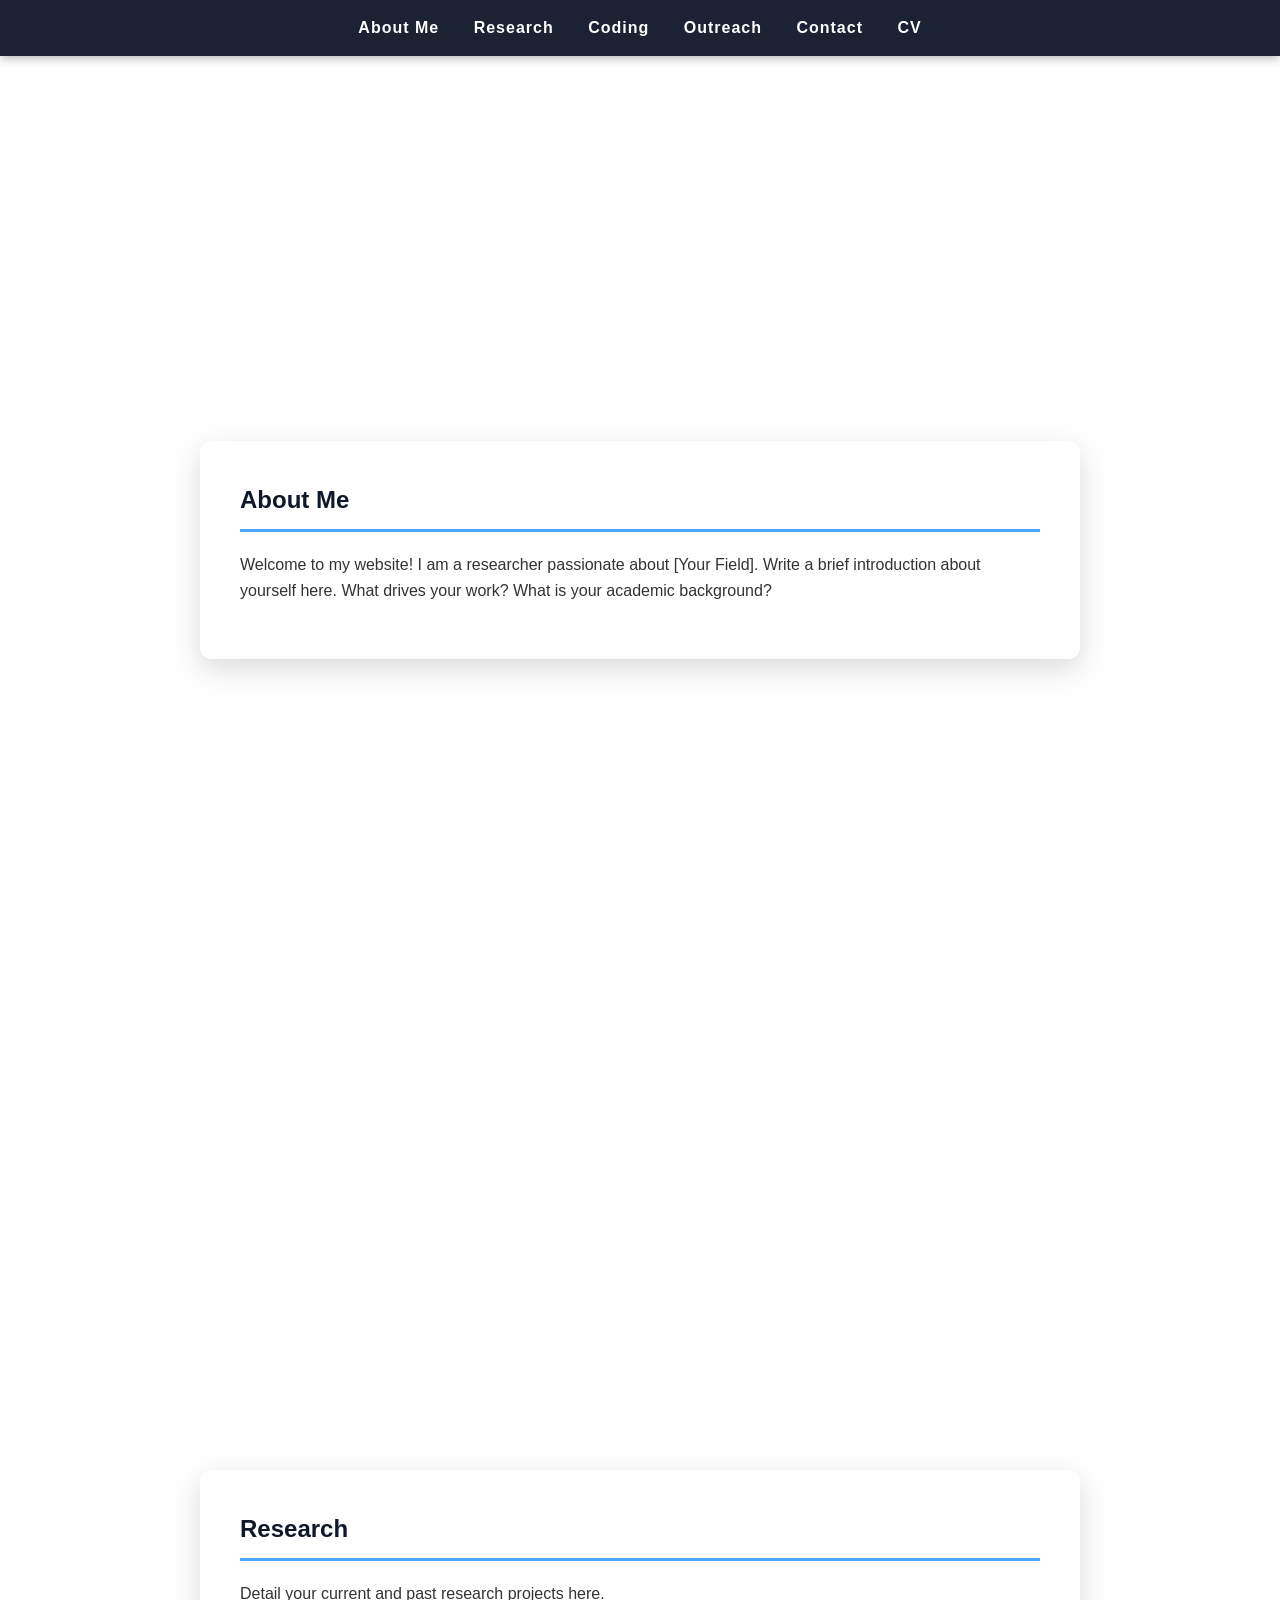
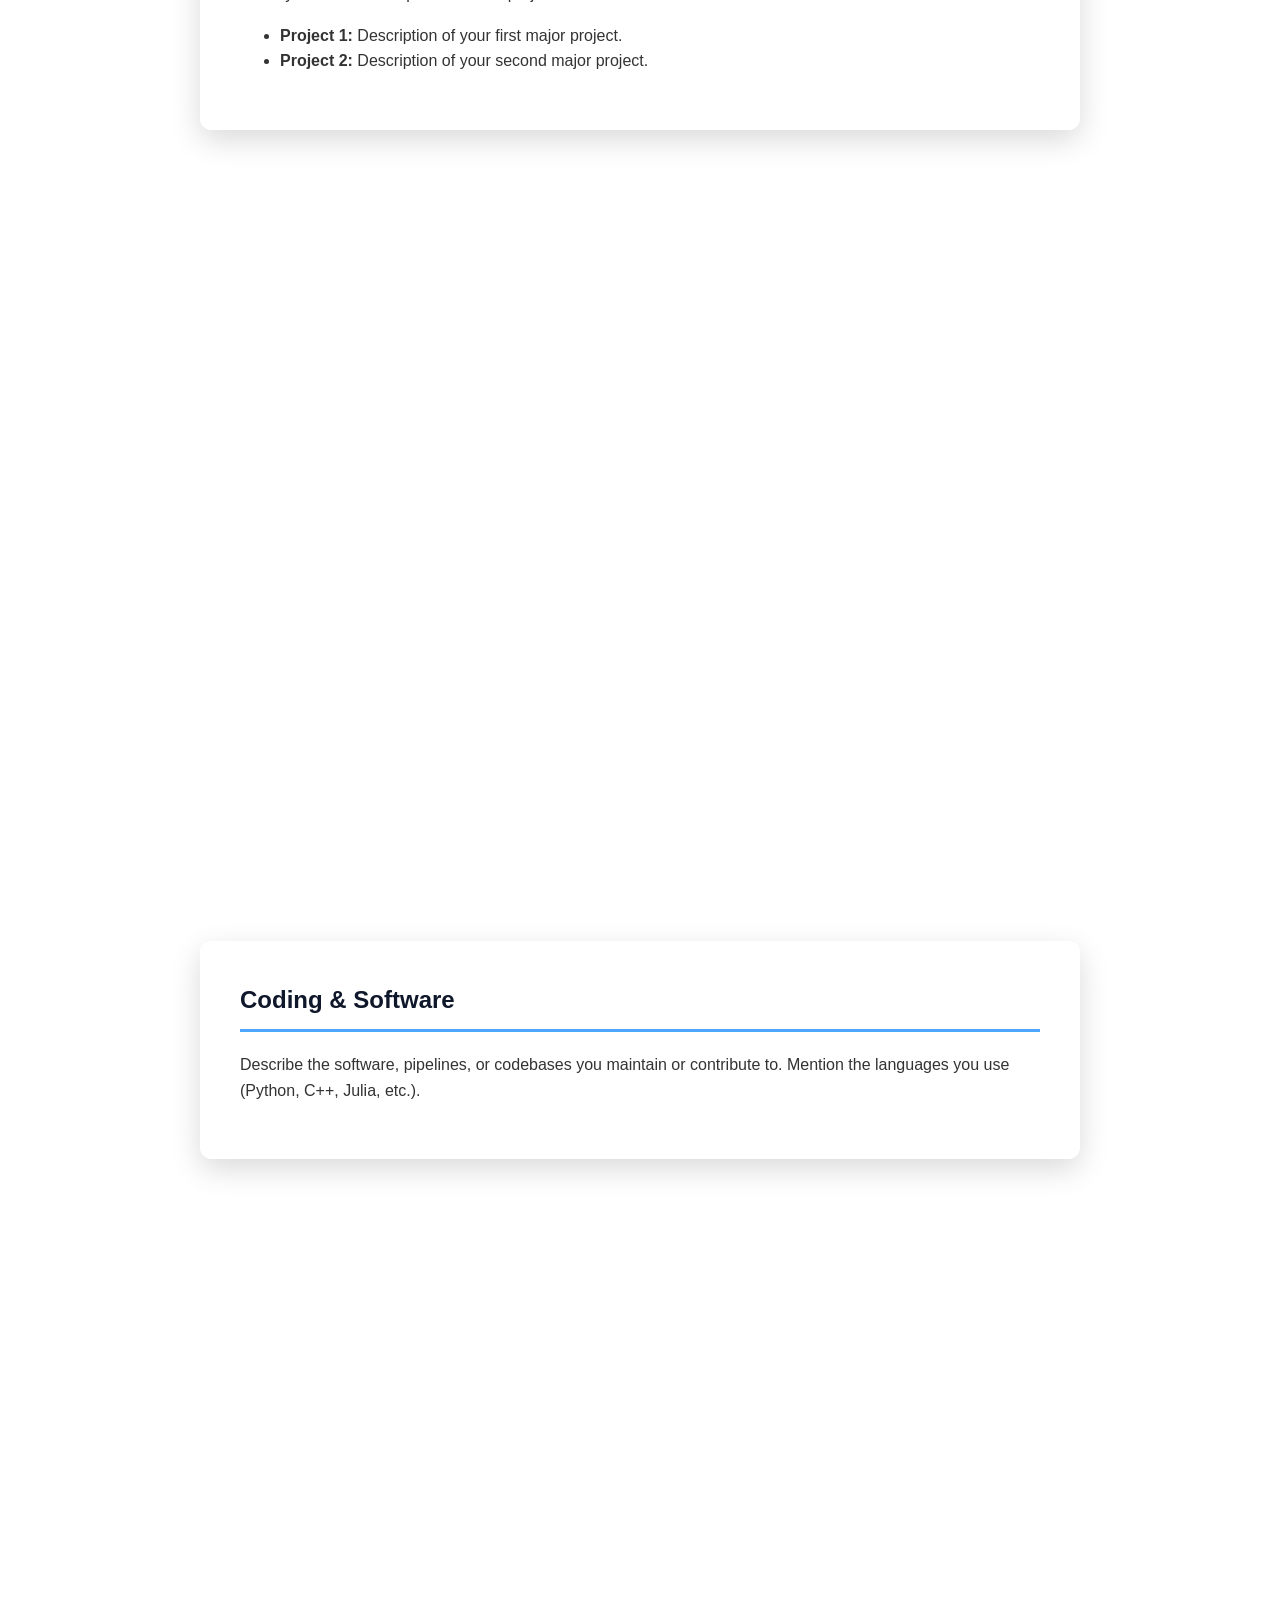
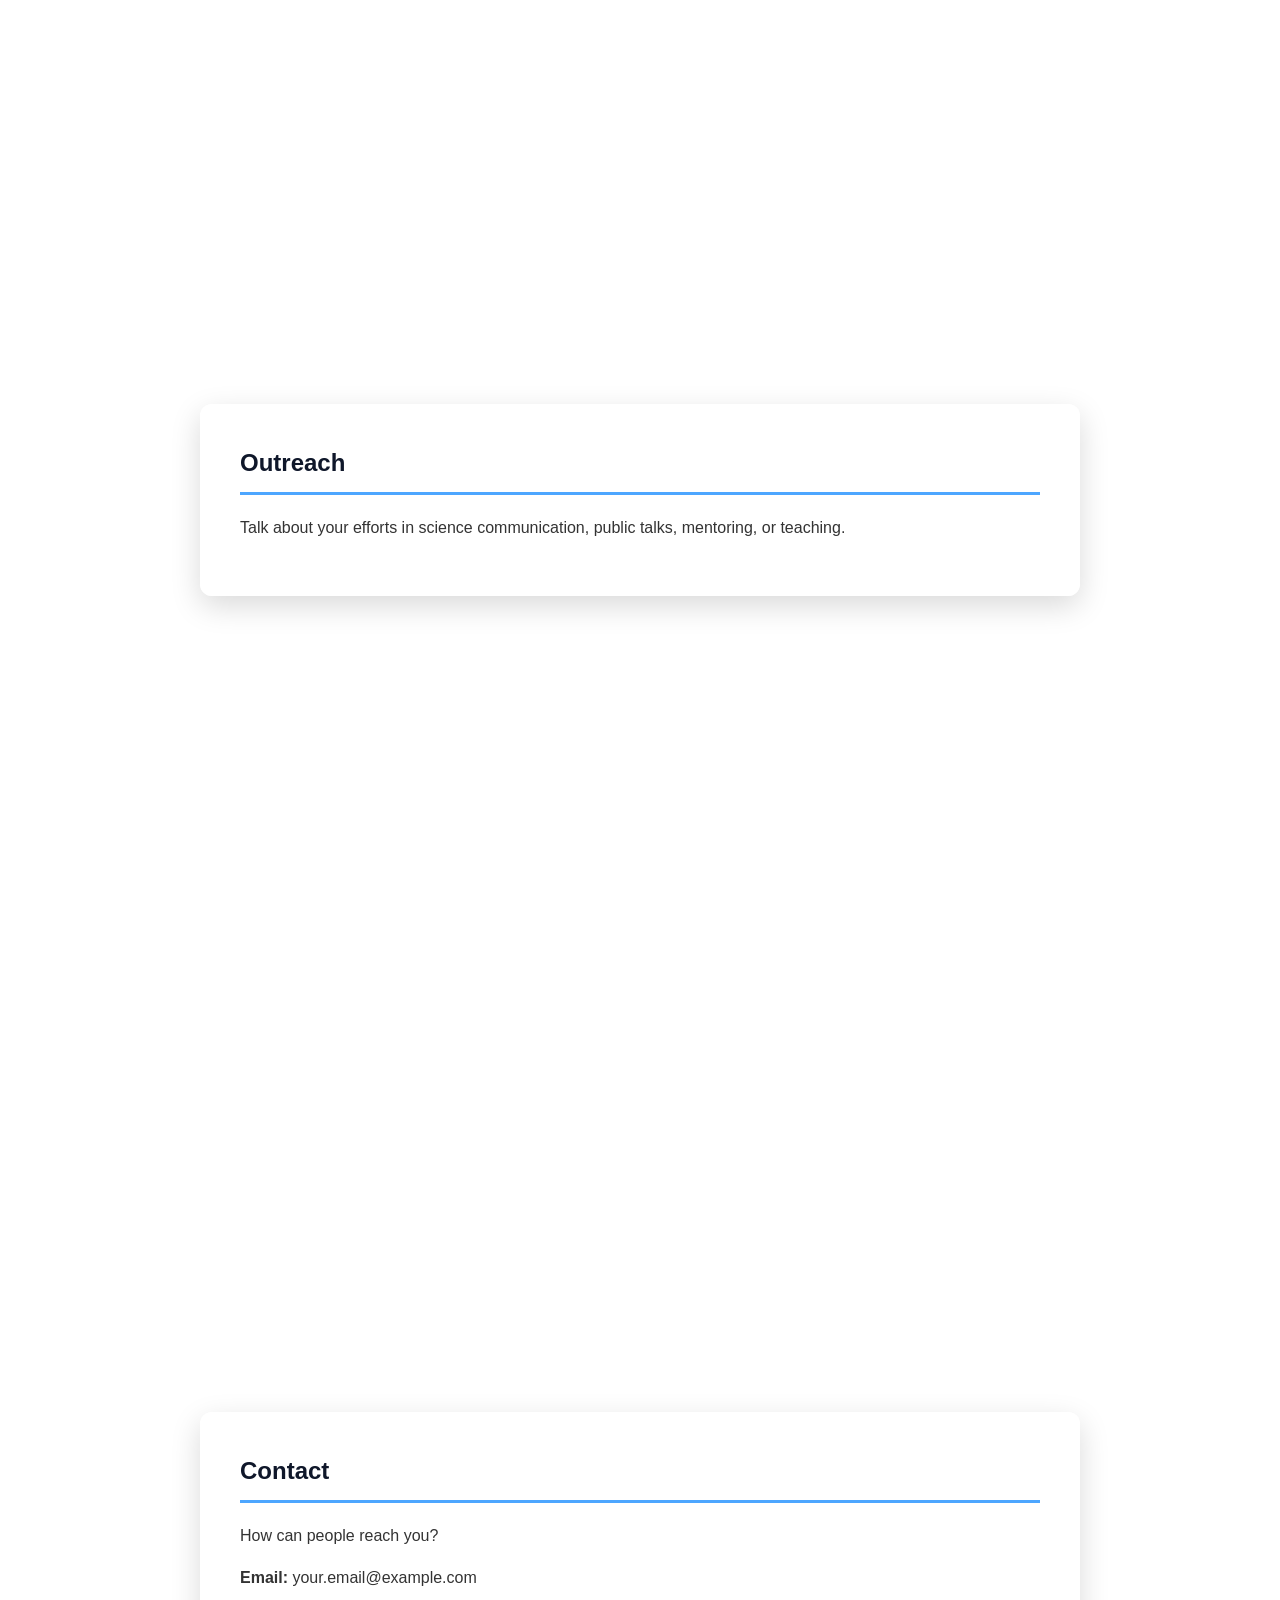
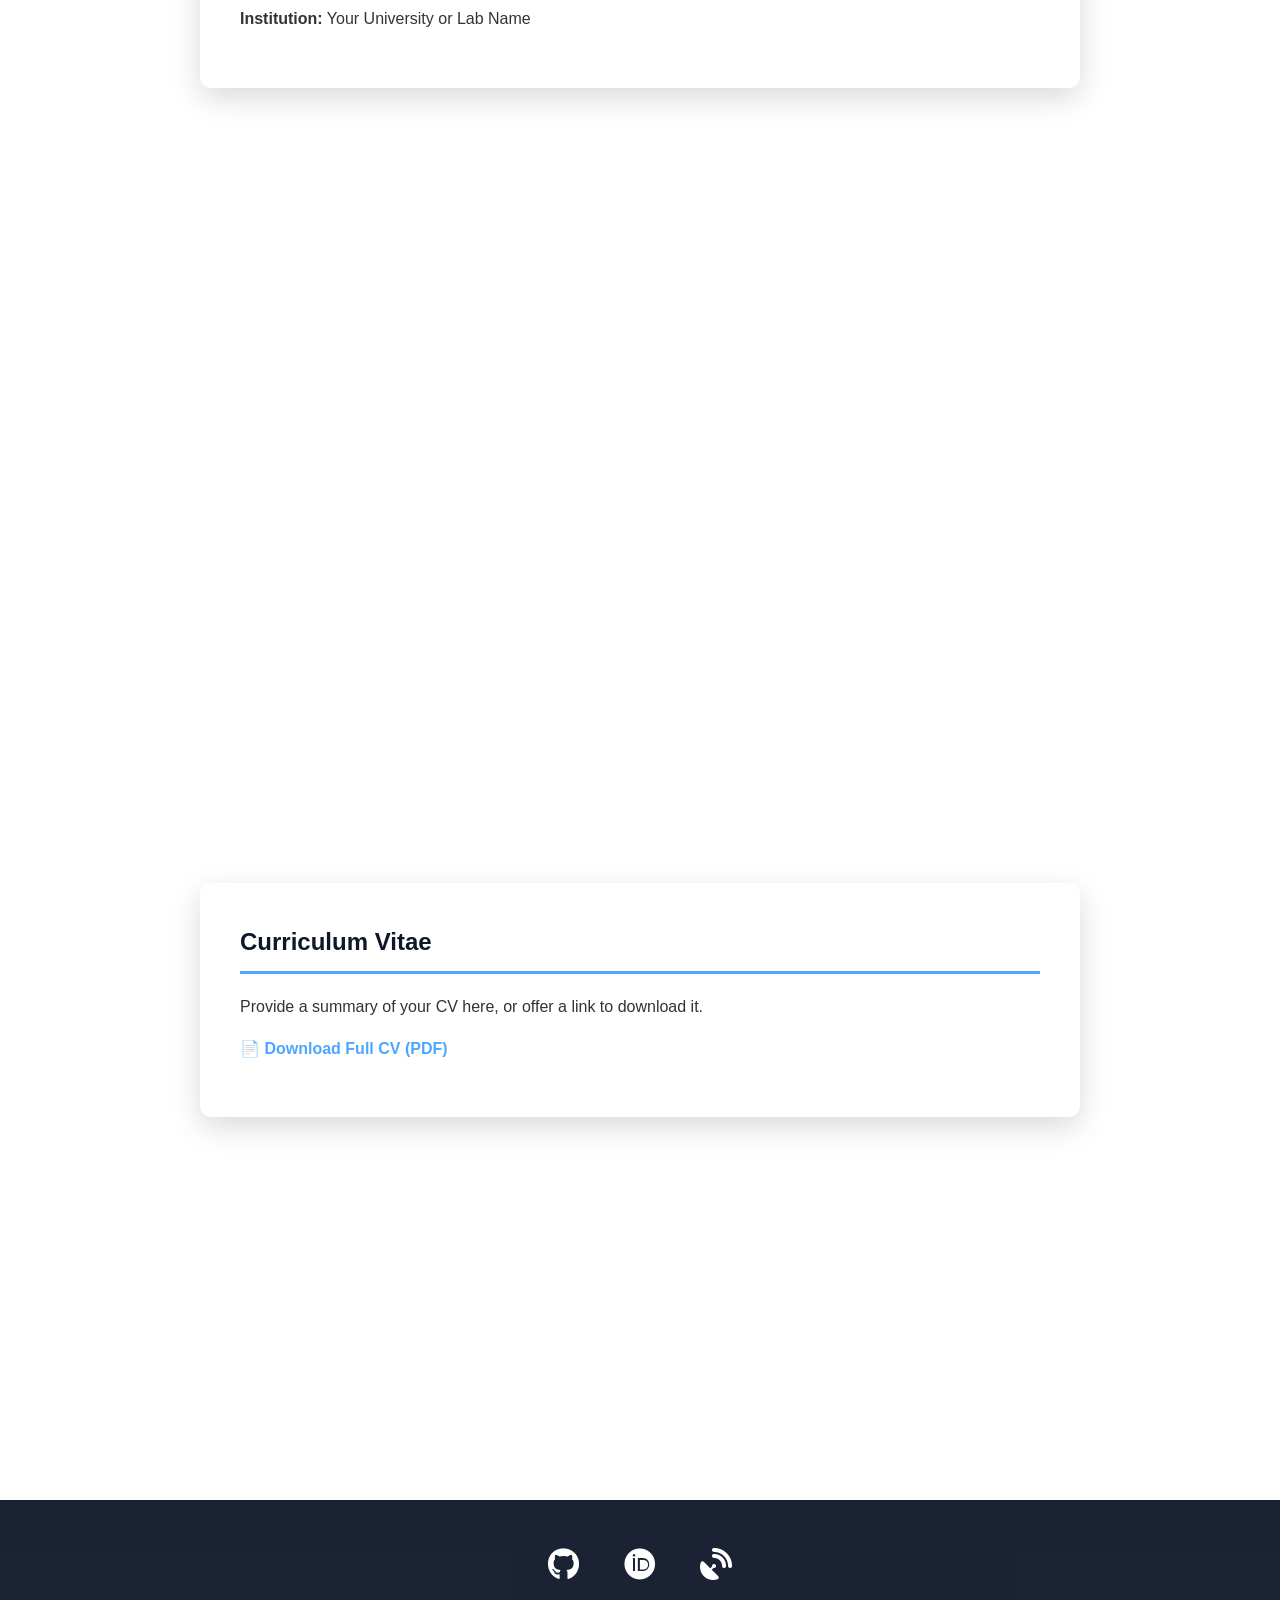
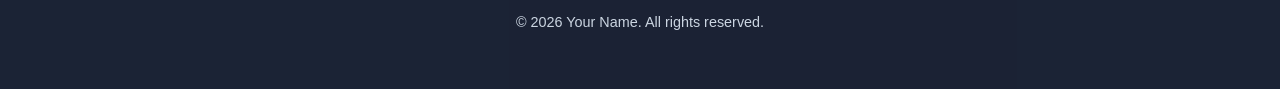
==== index.html @ 28964842 "Create index.html for academic portfolio This HTML file serves as an academic portfolio, featuring s" ====
<!DOCTYPE html>
<html lang="en">
<head>
    <meta charset="UTF-8">
    <meta name="viewport" content="width=device-width, initial-scale=1.0">
    <title>My Academic Portfolio</title>
    
    <link rel="stylesheet" href="https://cdnjs.cloudflare.com/ajax/libs/font-awesome/6.4.0/css/all.min.css">
    
    <style>
        /* Enable Smooth Scrolling */
        html {
            scroll-behavior: smooth;
            font-family: 'Segoe UI', Tahoma, Geneva, Verdana, sans-serif;
            line-height: 1.6;
        }

        /* Background Image Setup */
        body {
            margin: 0;
            padding: 0;
            /* CHANGE 'background.jpg' IF YOUR IMAGE HAS A DIFFERENT NAME OR EXTENSION */
            background-image: url('background.jpg');
            background-size: cover;
            background-attachment: fixed;
            background-position: center;
            color: #333;
        }

        /* Fixed Navigation Bar */
        nav {
            position: fixed;
            top: 0;
            width: 100%;
            background: rgba(15, 23, 42, 0.95); /* Dark modern blue/black */
            padding: 15px 0;
            text-align: center;
            z-index: 1000;
            box-shadow: 0 2px 10px rgba(0,0,0,0.3);
        }

        nav a {
            color: white;
            text-decoration: none;
            margin: 0 15px;
            font-weight: 600;
            letter-spacing: 1px;
            transition: color 0.3s;
        }

        nav a:hover {
            color: #4da6ff; /* Light blue hover effect */
        }

        /* Section Formatting */
        section {
            min-height: 100vh; /* Forces each section to fill the screen */
            padding: 100px 20px 50px; /* Top padding prevents the nav bar from overlapping text */
            display: flex;
            justify-content: center;
            align-items: center;
        }

        /* Semi-transparent Content Box for Readability */
        .content-box {
            background: rgba(255, 255, 255, 0.92); /* White with slight transparency */
            padding: 40px;
            border-radius: 12px;
            max-width: 800px;
            width: 100%;
            box-shadow: 0 10px 30px rgba(0,0,0,0.15);
        }

        h2 {
            color: #0f172a;
            border-bottom: 3px solid #4da6ff;
            padding-bottom: 10px;
            margin-top: 0;
        }

        /* Footer Formatting */
        footer {
            background: rgba(15, 23, 42, 0.95);
            color: white;
            text-align: center;
            padding: 40px 20px;
        }

        .social-links a {
            color: white;
            font-size: 32px;
            margin: 0 20px;
            text-decoration: none;
            transition: transform 0.3s, color 0.3s;
            display: inline-block;
        }

        .social-links a:hover {
            color: #4da6ff;
            transform: translateY(-5px); /* Makes icons "pop" up when hovered */
        }
        
        .footer-text {
            margin-top: 20px;
            font-size: 0.9em;
            color: #cbd5e1;
        }
    </style>
</head>
<body>

    <nav>
        <a href="#about">About Me</a>
        <a href="#research">Research</a>
        <a href="#coding">Coding</a>
        <a href="#outreach">Outreach</a>
        <a href="#contact">Contact</a>
        <a href="#cv">CV</a>
    </nav>

    <section id="about">
        <div class="content-box">
            <h2>About Me</h2>
            <p>Welcome to my website! I am a researcher passionate about [Your Field]. Write a brief introduction about yourself here. What drives your work? What is your academic background?</p>
        </div>
    </section>

    <section id="research">
        <div class="content-box">
            <h2>Research</h2>
            <p>Detail your current and past research projects here.</p>
            <ul>
                <li><strong>Project 1:</strong> Description of your first major project.</li>
                <li><strong>Project 2:</strong> Description of your second major project.</li>
            </ul>
        </div>
    </section>

    <section id="coding">
        <div class="content-box">
            <h2>Coding & Software</h2>
            <p>Describe the software, pipelines, or codebases you maintain or contribute to. Mention the languages you use (Python, C++, Julia, etc.).</p>
        </div>
    </section>

    <section id="outreach">
        <div class="content-box">
            <h2>Outreach</h2>
            <p>Talk about your efforts in science communication, public talks, mentoring, or teaching.</p>
        </div>
    </section>

    <section id="contact">
        <div class="content-box">
            <h2>Contact</h2>
            <p>How can people reach you?</p>
            <p><strong>Email:</strong> your.email@example.com</p>
            <p><strong>Institution:</strong> Your University or Lab Name</p>
        </div>
    </section>

    <section id="cv">
        <div class="content-box">
            <h2>Curriculum Vitae</h2>
            <p>Provide a summary of your CV here, or offer a link to download it.</p>
            <p><a href="path-to-your-cv.pdf" target="_blank" style="color: #4da6ff; font-weight: bold; text-decoration: none;">📄 Download Full CV (PDF)</a></p>
        </div>
    </section>

    <footer>
        <div class="social-links">
            <a href="https://github.com/yourusername" target="_blank" title="GitHub"><i class="fab fa-github"></i></a>
            
            <a href="https://orcid.org/XXXX-XXXX-XXXX-XXXX" target="_blank" title="ORCID"><i class="fab fa-orcid"></i></a>
            
            <a href="YOUR_ADS_AUTHOR_SEARCH_LINK" target="_blank" title="Astrophysics Data System (ADS)"><i class="fa-solid fa-satellite-dish"></i></a>
        </div>
        <div class="footer-text">
            <p>&copy; 2026 Your Name. All rights reserved.</p>
        </div>
    </footer>

</body>
</html>
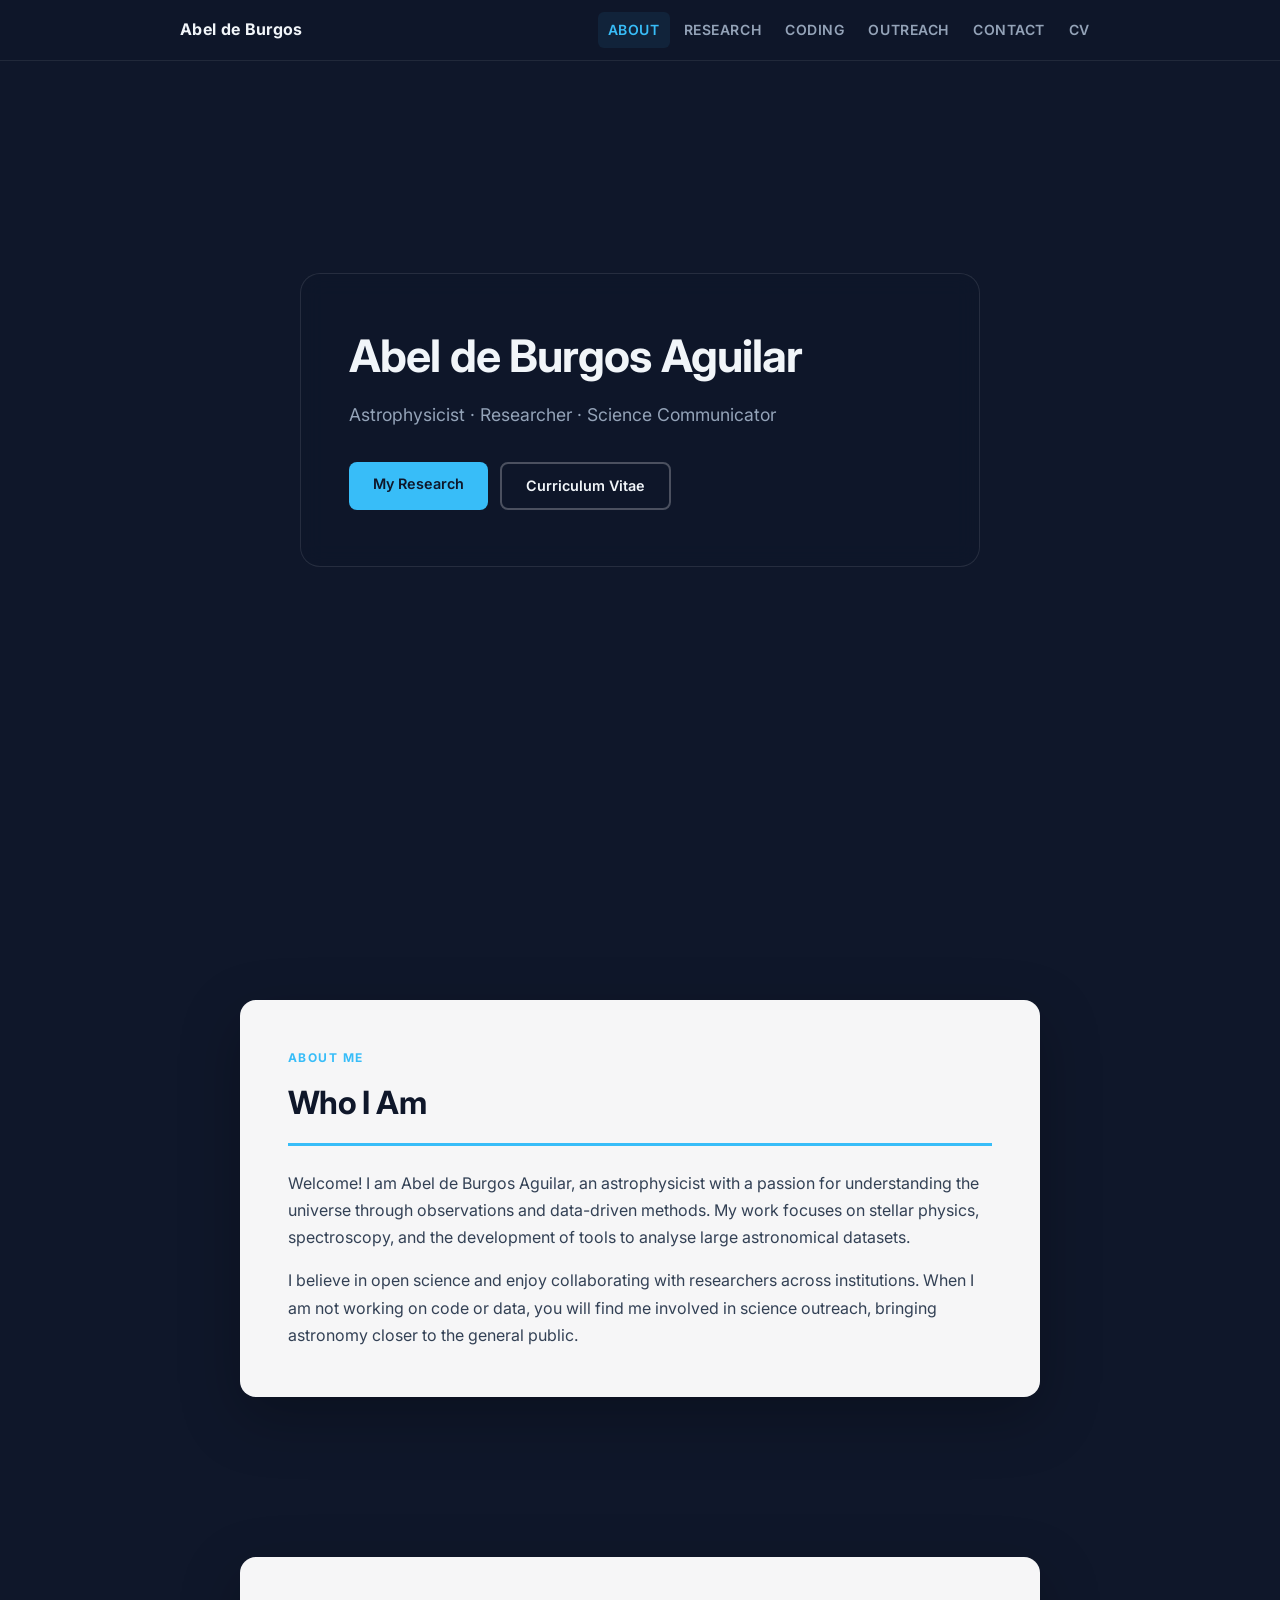
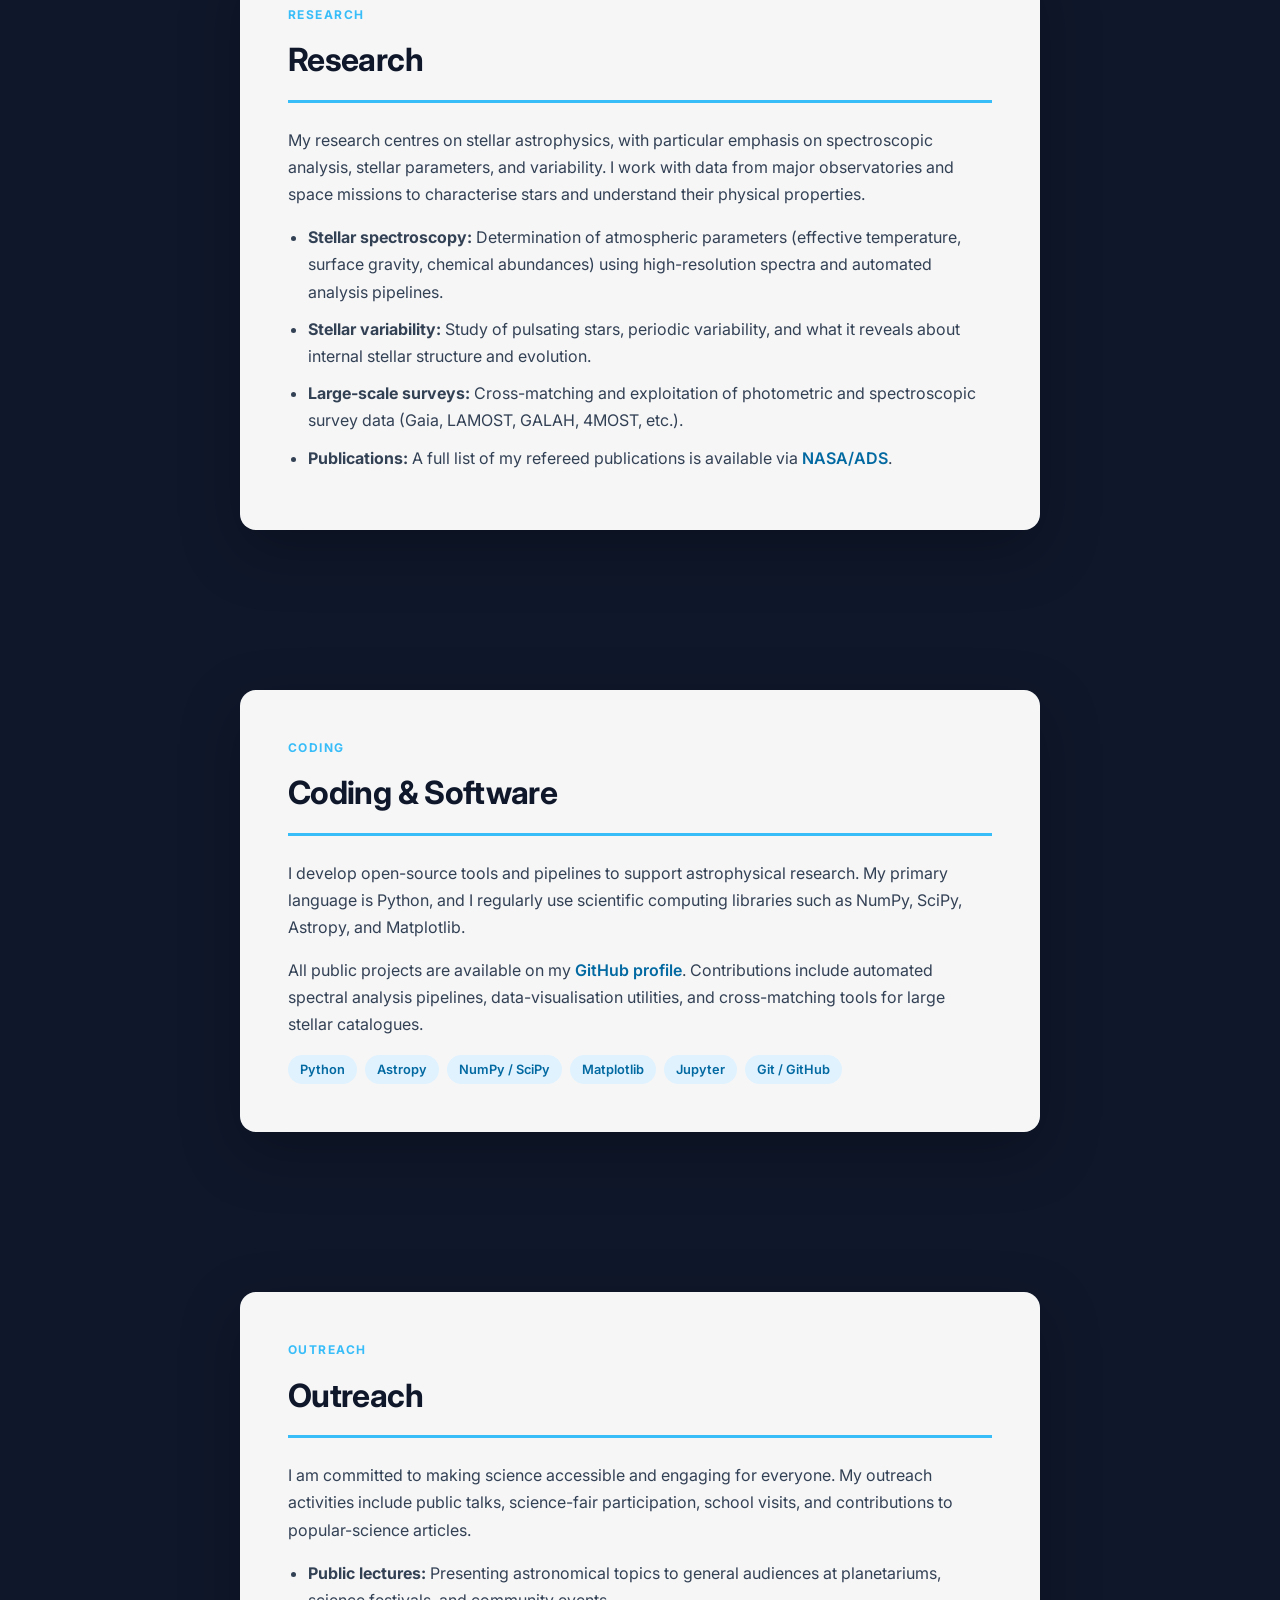
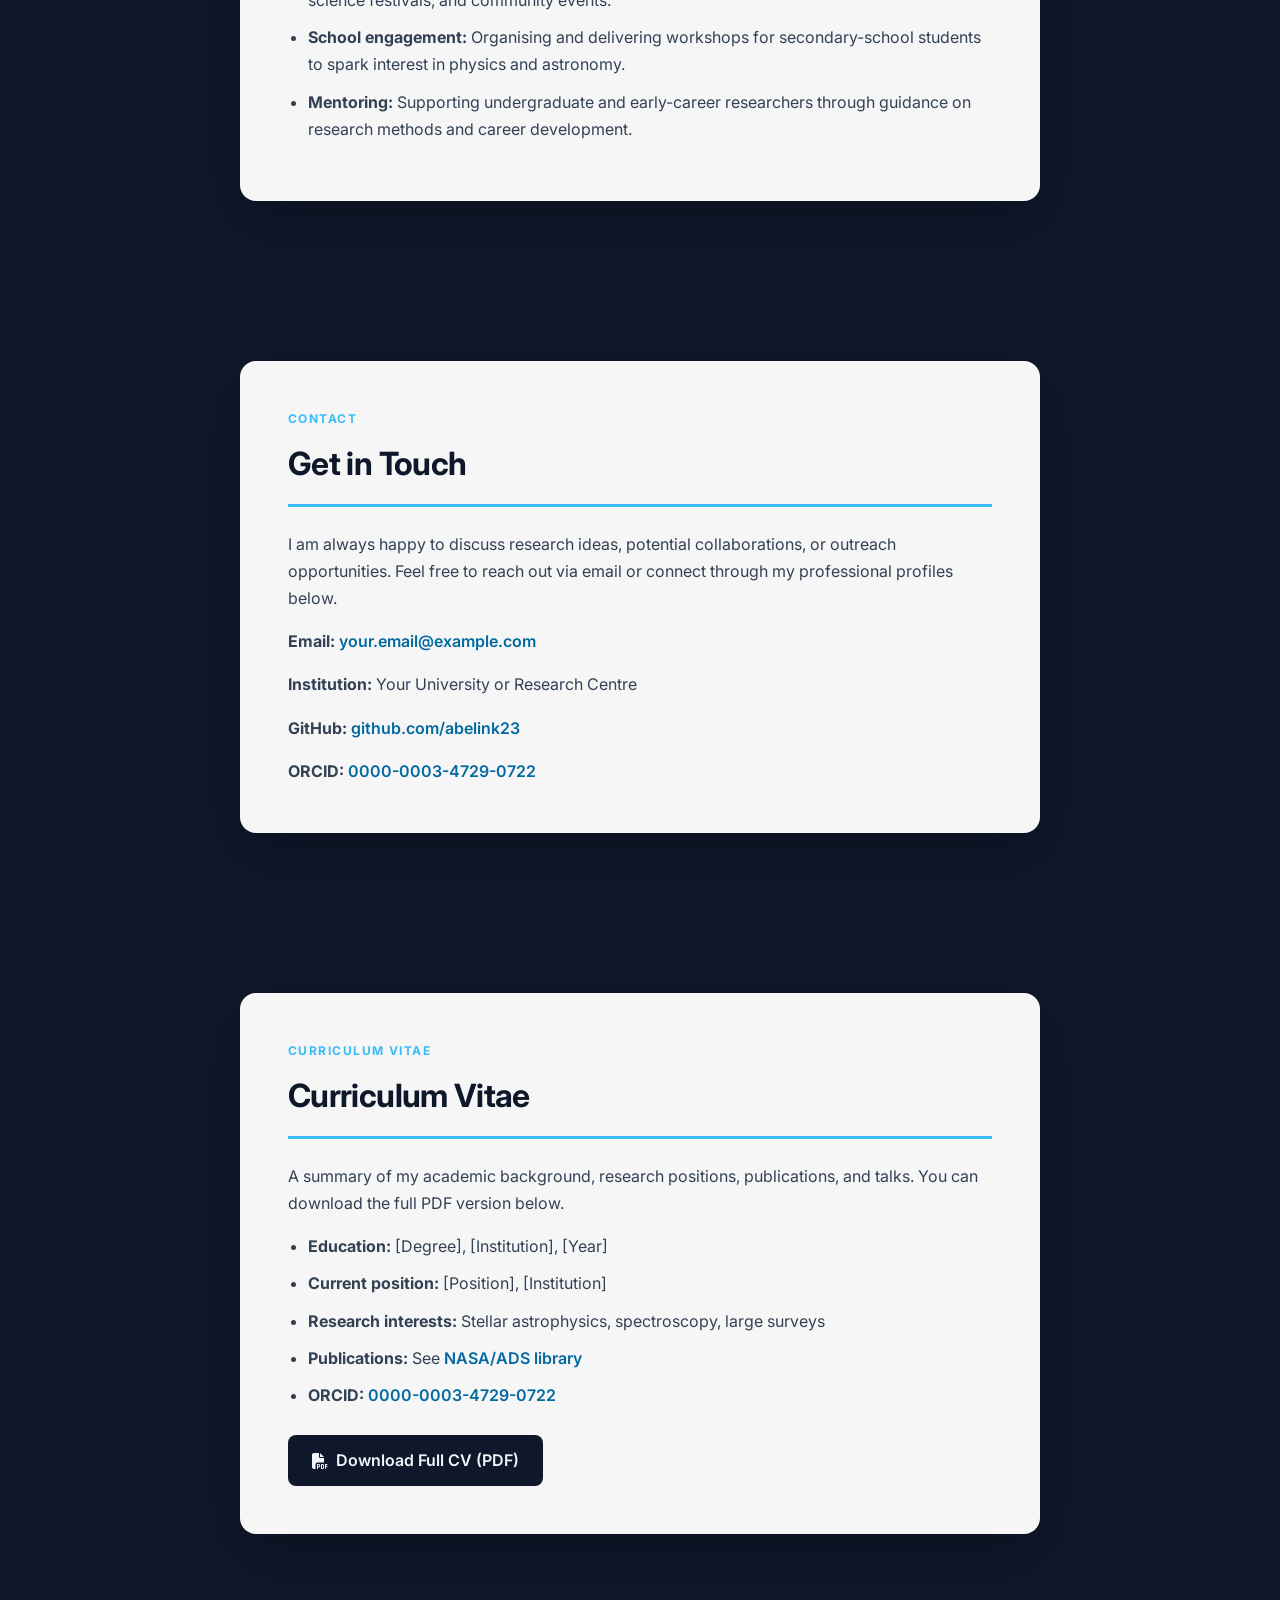
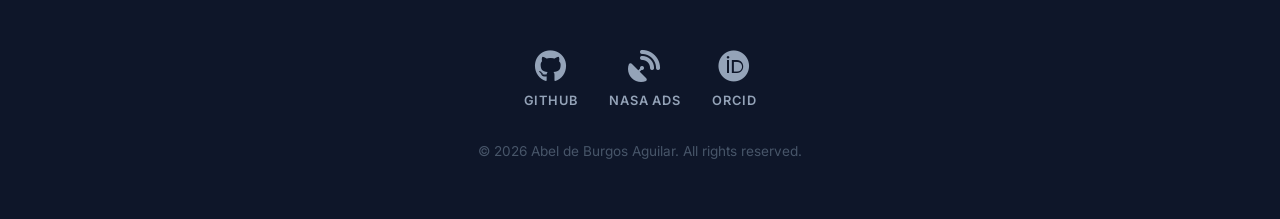
==== commit ce6f761d: "Changes before error encountered Agent-Logs-Url: https://github.com/Abelink23/abeldeburgos.github.io" ====
--- a/index.html
+++ b/index.html
@@ -3,182 +3,578 @@
 <head>
     <meta charset="UTF-8">
     <meta name="viewport" content="width=device-width, initial-scale=1.0">
-    <title>My Academic Portfolio</title>
-    
+    <meta name="description" content="Abel de Burgos Aguilar – Astrophysicist. Personal academic website covering research, coding, outreach, and contact information.">
+    <meta name="author" content="Abel de Burgos Aguilar">
+    <meta property="og:title" content="Abel de Burgos Aguilar | Astrophysicist">
+    <meta property="og:description" content="Personal academic website – research, coding projects, outreach, and CV.">
+    <meta property="og:type" content="website">
+    <title>Abel de Burgos Aguilar | Astrophysicist</title>
+
+    <!-- Google Fonts -->
+    <link rel="preconnect" href="https://fonts.googleapis.com">
+    <link rel="preconnect" href="https://fonts.gstatic.com" crossorigin>
+    <link href="https://fonts.googleapis.com/css2?family=Inter:wght@300;400;600;700&display=swap" rel="stylesheet">
+
+    <!-- Font Awesome for icons -->
     <link rel="stylesheet" href="https://cdnjs.cloudflare.com/ajax/libs/font-awesome/6.4.0/css/all.min.css">
-    
+
     <style>
-        /* Enable Smooth Scrolling */
+        /* ── Reset & base ──────────────────────────────────────────── */
+        *, *::before, *::after { box-sizing: border-box; margin: 0; padding: 0; }
+
         html {
             scroll-behavior: smooth;
-            font-family: 'Segoe UI', Tahoma, Geneva, Verdana, sans-serif;
-            line-height: 1.6;
-        }
-
-        /* Background Image Setup */
+            font-size: 16px;
+        }
+
         body {
-            margin: 0;
-            padding: 0;
-            /* CHANGE 'background.jpg' IF YOUR IMAGE HAS A DIFFERENT NAME OR EXTENSION */
+            font-family: 'Inter', 'Segoe UI', Tahoma, Geneva, Verdana, sans-serif;
+            line-height: 1.7;
+            color: #1e293b;
+            background-color: #0f172a;
             background-image: url('background.jpg');
             background-size: cover;
             background-attachment: fixed;
             background-position: center;
-            color: #333;
-        }
-
-        /* Fixed Navigation Bar */
+            background-repeat: no-repeat;
+        }
+
+        /* ── Navigation ────────────────────────────────────────────── */
         nav {
             position: fixed;
             top: 0;
+            left: 0;
             width: 100%;
-            background: rgba(15, 23, 42, 0.95); /* Dark modern blue/black */
-            padding: 15px 0;
+            background: rgba(15, 23, 42, 0.97);
+            backdrop-filter: blur(8px);
+            -webkit-backdrop-filter: blur(8px);
+            z-index: 1000;
+            box-shadow: 0 1px 0 rgba(255,255,255,0.08);
+        }
+
+        .nav-inner {
+            max-width: 960px;
+            margin: 0 auto;
+            padding: 0 20px;
+            display: flex;
+            align-items: center;
+            justify-content: space-between;
+            height: 60px;
+        }
+
+        .nav-brand {
+            color: #f1f5f9;
+            font-weight: 700;
+            font-size: 1rem;
+            letter-spacing: 0.02em;
+            text-decoration: none;
+            white-space: nowrap;
+        }
+
+        .nav-links {
+            display: flex;
+            gap: 4px;
+            flex-wrap: wrap;
+            justify-content: flex-end;
+        }
+
+        .nav-links a {
+            color: #94a3b8;
+            text-decoration: none;
+            font-size: 0.875rem;
+            font-weight: 600;
+            letter-spacing: 0.04em;
+            text-transform: uppercase;
+            padding: 6px 10px;
+            border-radius: 6px;
+            transition: color 0.2s, background 0.2s;
+        }
+
+        .nav-links a:hover,
+        .nav-links a.active {
+            color: #38bdf8;
+            background: rgba(56, 189, 248, 0.08);
+        }
+
+        /* ── Hero ──────────────────────────────────────────────────── */
+        .hero {
+            min-height: 100vh;
+            display: flex;
+            align-items: center;
+            justify-content: center;
             text-align: center;
-            z-index: 1000;
-            box-shadow: 0 2px 10px rgba(0,0,0,0.3);
-        }
-
-        nav a {
-            color: white;
+            padding: 80px 24px 60px;
+        }
+
+        .hero-inner {
+            background: rgba(15, 23, 42, 0.72);
+            backdrop-filter: blur(12px);
+            -webkit-backdrop-filter: blur(12px);
+            border: 1px solid rgba(255,255,255,0.1);
+            border-radius: 20px;
+            padding: 56px 48px;
+            max-width: 680px;
+            width: 100%;
+        }
+
+        .hero-inner h1 {
+            color: #f1f5f9;
+            font-size: clamp(1.8rem, 5vw, 2.8rem);
+            font-weight: 700;
+            letter-spacing: -0.02em;
+            line-height: 1.2;
+            margin-bottom: 16px;
+        }
+
+        .hero-inner p {
+            color: #94a3b8;
+            font-size: 1.1rem;
+            margin-bottom: 32px;
+        }
+
+        .hero-cta {
+            display: inline-flex;
+            gap: 12px;
+            flex-wrap: wrap;
+            justify-content: center;
+        }
+
+        .btn {
+            display: inline-block;
+            padding: 10px 24px;
+            border-radius: 8px;
+            font-weight: 600;
+            font-size: 0.9rem;
             text-decoration: none;
-            margin: 0 15px;
+            transition: transform 0.2s, box-shadow 0.2s;
+        }
+
+        .btn:hover { transform: translateY(-2px); box-shadow: 0 8px 24px rgba(0,0,0,0.3); }
+
+        .btn-primary {
+            background: #38bdf8;
+            color: #0f172a;
+        }
+
+        .btn-outline {
+            border: 2px solid rgba(255,255,255,0.25);
+            color: #f1f5f9;
+        }
+
+        /* ── Sections ──────────────────────────────────────────────── */
+        section {
+            padding: 100px 24px 60px;
+            display: flex;
+            justify-content: center;
+        }
+
+        .content-box {
+            background: rgba(255, 255, 255, 0.96);
+            padding: 48px;
+            border-radius: 16px;
+            max-width: 800px;
+            width: 100%;
+            box-shadow: 0 20px 60px rgba(0,0,0,0.25);
+        }
+
+        .section-label {
+            text-transform: uppercase;
+            letter-spacing: 0.12em;
+            font-size: 0.75rem;
+            font-weight: 700;
+            color: #38bdf8;
+            margin-bottom: 8px;
+        }
+
+        h2 {
+            color: #0f172a;
+            font-size: clamp(1.4rem, 3vw, 2rem);
+            font-weight: 700;
+            letter-spacing: -0.02em;
+            border-bottom: 3px solid #38bdf8;
+            padding-bottom: 12px;
+            margin-bottom: 24px;
+        }
+
+        p { margin-bottom: 16px; color: #334155; }
+        p:last-child { margin-bottom: 0; }
+
+        ul {
+            padding-left: 20px;
+            color: #334155;
+        }
+
+        ul li { margin-bottom: 10px; }
+
+        .tag-list {
+            display: flex;
+            flex-wrap: wrap;
+            gap: 8px;
+            margin-top: 16px;
+        }
+
+        .tag {
+            background: #e0f2fe;
+            color: #0369a1;
+            font-size: 0.8rem;
             font-weight: 600;
-            letter-spacing: 1px;
-            transition: color 0.3s;
-        }
-
-        nav a:hover {
-            color: #4da6ff; /* Light blue hover effect */
-        }
-
-        /* Section Formatting */
-        section {
-            min-height: 100vh; /* Forces each section to fill the screen */
-            padding: 100px 20px 50px; /* Top padding prevents the nav bar from overlapping text */
+            padding: 4px 12px;
+            border-radius: 20px;
+        }
+
+        a.text-link {
+            color: #0369a1;
+            font-weight: 600;
+            text-decoration: none;
+            border-bottom: 1px solid transparent;
+            transition: border-color 0.2s;
+        }
+
+        a.text-link:hover { border-color: #0369a1; }
+
+        .cv-download {
+            display: inline-flex;
+            align-items: center;
+            gap: 8px;
+            margin-top: 16px;
+            padding: 12px 24px;
+            background: #0f172a;
+            color: #f1f5f9;
+            border-radius: 8px;
+            font-weight: 600;
+            text-decoration: none;
+            transition: background 0.2s, transform 0.2s;
+        }
+
+        .cv-download:hover {
+            background: #1e3a5f;
+            transform: translateY(-2px);
+        }
+
+        /* ── Scroll-reveal ─────────────────────────────────────────── */
+        .reveal {
+            opacity: 0;
+            transform: translateY(40px);
+            transition: opacity 0.7s ease, transform 0.7s ease;
+        }
+
+        .reveal.visible {
+            opacity: 1;
+            transform: translateY(0);
+        }
+
+        /* staggered children */
+        .reveal-stagger > * {
+            opacity: 0;
+            transform: translateY(30px);
+            transition: opacity 0.6s ease, transform 0.6s ease;
+        }
+
+        .reveal-stagger.visible > *:nth-child(1) { transition-delay: 0.05s; opacity: 1; transform: translateY(0); }
+        .reveal-stagger.visible > *:nth-child(2) { transition-delay: 0.15s; opacity: 1; transform: translateY(0); }
+        .reveal-stagger.visible > *:nth-child(3) { transition-delay: 0.25s; opacity: 1; transform: translateY(0); }
+        .reveal-stagger.visible > *:nth-child(4) { transition-delay: 0.35s; opacity: 1; transform: translateY(0); }
+        .reveal-stagger.visible > *:nth-child(5) { transition-delay: 0.45s; opacity: 1; transform: translateY(0); }
+        .reveal-stagger.visible > *:nth-child(n+6) { transition-delay: 0.55s; opacity: 1; transform: translateY(0); }
+
+        /* ── Footer ────────────────────────────────────────────────── */
+        footer {
+            background: rgba(15, 23, 42, 0.97);
+            backdrop-filter: blur(8px);
+            -webkit-backdrop-filter: blur(8px);
+            color: #f1f5f9;
+            text-align: center;
+            padding: 56px 24px;
+        }
+
+        .footer-links {
             display: flex;
             justify-content: center;
             align-items: center;
-        }
-
-        /* Semi-transparent Content Box for Readability */
-        .content-box {
-            background: rgba(255, 255, 255, 0.92); /* White with slight transparency */
-            padding: 40px;
-            border-radius: 12px;
-            max-width: 800px;
-            width: 100%;
-            box-shadow: 0 10px 30px rgba(0,0,0,0.15);
-        }
-
-        h2 {
-            color: #0f172a;
-            border-bottom: 3px solid #4da6ff;
-            padding-bottom: 10px;
-            margin-top: 0;
-        }
-
-        /* Footer Formatting */
-        footer {
-            background: rgba(15, 23, 42, 0.95);
-            color: white;
-            text-align: center;
-            padding: 40px 20px;
-        }
-
-        .social-links a {
-            color: white;
-            font-size: 32px;
-            margin: 0 20px;
+            gap: 32px;
+            flex-wrap: wrap;
+            margin-bottom: 28px;
+        }
+
+        .footer-links a {
+            display: flex;
+            flex-direction: column;
+            align-items: center;
+            gap: 8px;
+            color: #94a3b8;
             text-decoration: none;
-            transition: transform 0.3s, color 0.3s;
-            display: inline-block;
-        }
-
-        .social-links a:hover {
-            color: #4da6ff;
-            transform: translateY(-5px); /* Makes icons "pop" up when hovered */
-        }
-        
-        .footer-text {
-            margin-top: 20px;
-            font-size: 0.9em;
-            color: #cbd5e1;
+            font-size: 0.8rem;
+            font-weight: 600;
+            letter-spacing: 0.06em;
+            text-transform: uppercase;
+            transition: color 0.2s, transform 0.2s;
+        }
+
+        .footer-links a i {
+            font-size: 2rem;
+        }
+
+        .footer-links a:hover {
+            color: #38bdf8;
+            transform: translateY(-4px);
+        }
+
+        .footer-copy {
+            font-size: 0.85rem;
+            color: #475569;
+        }
+
+        /* ── Responsive ────────────────────────────────────────────── */
+        @media (max-width: 640px) {
+            .content-box { padding: 28px 20px; }
+            .hero-inner { padding: 36px 24px; }
+            .nav-brand { font-size: 0.85rem; }
+            .nav-links a { font-size: 0.75rem; padding: 5px 7px; }
         }
     </style>
 </head>
 <body>
 
-    <nav>
-        <a href="#about">About Me</a>
-        <a href="#research">Research</a>
-        <a href="#coding">Coding</a>
-        <a href="#outreach">Outreach</a>
-        <a href="#contact">Contact</a>
-        <a href="#cv">CV</a>
+    <!-- Navigation -->
+    <nav aria-label="Main navigation">
+        <div class="nav-inner">
+            <a class="nav-brand" href="#about">Abel de Burgos</a>
+            <div class="nav-links">
+                <a href="#about">About</a>
+                <a href="#research">Research</a>
+                <a href="#coding">Coding</a>
+                <a href="#outreach">Outreach</a>
+                <a href="#contact">Contact</a>
+                <a href="#cv">CV</a>
+            </div>
+        </div>
     </nav>
 
-    <section id="about">
-        <div class="content-box">
-            <h2>About Me</h2>
-            <p>Welcome to my website! I am a researcher passionate about [Your Field]. Write a brief introduction about yourself here. What drives your work? What is your academic background?</p>
-        </div>
-    </section>
-
+    <!-- Hero / About Me -->
+    <section id="about" style="padding-top: 0; min-height: 100vh; align-items: center;">
+        <div class="hero-inner reveal">
+            <h1>Abel de Burgos Aguilar</h1>
+            <p>Astrophysicist · Researcher · Science Communicator</p>
+            <div class="hero-cta">
+                <a class="btn btn-primary" href="#research">My Research</a>
+                <a class="btn btn-outline" href="#cv">Curriculum Vitae</a>
+            </div>
+        </div>
+    </section>
+
+    <!-- About Me detail -->
+    <section>
+        <div class="content-box reveal">
+            <div class="section-label">About Me</div>
+            <h2>Who I Am</h2>
+            <p>
+                Welcome! I am Abel de Burgos Aguilar, an astrophysicist with a passion for understanding
+                the universe through observations and data-driven methods. My work focuses on stellar physics,
+                spectroscopy, and the development of tools to analyse large astronomical datasets.
+            </p>
+            <p>
+                I believe in open science and enjoy collaborating with researchers across institutions.
+                When I am not working on code or data, you will find me involved in science outreach,
+                bringing astronomy closer to the general public.
+            </p>
+        </div>
+    </section>
+
+    <!-- Research -->
     <section id="research">
-        <div class="content-box">
+        <div class="content-box reveal">
+            <div class="section-label">Research</div>
             <h2>Research</h2>
-            <p>Detail your current and past research projects here.</p>
-            <ul>
-                <li><strong>Project 1:</strong> Description of your first major project.</li>
-                <li><strong>Project 2:</strong> Description of your second major project.</li>
+            <p>
+                My research centres on stellar astrophysics, with particular emphasis on
+                spectroscopic analysis, stellar parameters, and variability. I work with
+                data from major observatories and space missions to characterise stars and
+                understand their physical properties.
+            </p>
+            <ul class="reveal-stagger">
+                <li>
+                    <strong>Stellar spectroscopy:</strong> Determination of atmospheric parameters
+                    (effective temperature, surface gravity, chemical abundances) using high-resolution
+                    spectra and automated analysis pipelines.
+                </li>
+                <li>
+                    <strong>Stellar variability:</strong> Study of pulsating stars, periodic variability,
+                    and what it reveals about internal stellar structure and evolution.
+                </li>
+                <li>
+                    <strong>Large-scale surveys:</strong> Cross-matching and exploitation of photometric
+                    and spectroscopic survey data (Gaia, LAMOST, GALAH, 4MOST, etc.).
+                </li>
+                <li>
+                    <strong>Publications:</strong> A full list of my refereed publications is available
+                    via <a class="text-link" href="https://ui.adsabs.harvard.edu/user/libraries/sXPf-N1zThmXHJ5dnHD8aQ" target="_blank" rel="noopener noreferrer">NASA/ADS</a>.
+                </li>
             </ul>
         </div>
     </section>
 
+    <!-- Coding -->
     <section id="coding">
-        <div class="content-box">
-            <h2>Coding & Software</h2>
-            <p>Describe the software, pipelines, or codebases you maintain or contribute to. Mention the languages you use (Python, C++, Julia, etc.).</p>
-        </div>
-    </section>
-
+        <div class="content-box reveal">
+            <div class="section-label">Coding</div>
+            <h2>Coding &amp; Software</h2>
+            <p>
+                I develop open-source tools and pipelines to support astrophysical research.
+                My primary language is Python, and I regularly use scientific computing libraries
+                such as NumPy, SciPy, Astropy, and Matplotlib.
+            </p>
+            <p>
+                All public projects are available on my
+                <a class="text-link" href="https://github.com/abelink23" target="_blank" rel="noopener noreferrer">GitHub profile</a>.
+                Contributions include automated spectral analysis pipelines, data-visualisation utilities,
+                and cross-matching tools for large stellar catalogues.
+            </p>
+            <div class="tag-list reveal-stagger">
+                <span class="tag">Python</span>
+                <span class="tag">Astropy</span>
+                <span class="tag">NumPy / SciPy</span>
+                <span class="tag">Matplotlib</span>
+                <span class="tag">Jupyter</span>
+                <span class="tag">Git / GitHub</span>
+            </div>
+        </div>
+    </section>
+
+    <!-- Outreach -->
     <section id="outreach">
-        <div class="content-box">
+        <div class="content-box reveal">
+            <div class="section-label">Outreach</div>
             <h2>Outreach</h2>
-            <p>Talk about your efforts in science communication, public talks, mentoring, or teaching.</p>
-        </div>
-    </section>
-
+            <p>
+                I am committed to making science accessible and engaging for everyone.
+                My outreach activities include public talks, science-fair participation,
+                school visits, and contributions to popular-science articles.
+            </p>
+            <ul class="reveal-stagger">
+                <li>
+                    <strong>Public lectures:</strong> Presenting astronomical topics to general audiences
+                    at planetariums, science festivals, and community events.
+                </li>
+                <li>
+                    <strong>School engagement:</strong> Organising and delivering workshops for secondary-school
+                    students to spark interest in physics and astronomy.
+                </li>
+                <li>
+                    <strong>Mentoring:</strong> Supporting undergraduate and early-career researchers
+                    through guidance on research methods and career development.
+                </li>
+            </ul>
+        </div>
+    </section>
+
+    <!-- Contact -->
     <section id="contact">
-        <div class="content-box">
-            <h2>Contact</h2>
-            <p>How can people reach you?</p>
-            <p><strong>Email:</strong> your.email@example.com</p>
-            <p><strong>Institution:</strong> Your University or Lab Name</p>
-        </div>
-    </section>
-
+        <div class="content-box reveal">
+            <div class="section-label">Contact</div>
+            <h2>Get in Touch</h2>
+            <p>
+                I am always happy to discuss research ideas, potential collaborations,
+                or outreach opportunities. Feel free to reach out via email or connect
+                through my professional profiles below.
+            </p>
+            <p>
+                <strong>Email:</strong>
+                <a class="text-link" href="mailto:your.email@example.com">your.email@example.com</a>
+            </p>
+            <p>
+                <strong>Institution:</strong> Your University or Research Centre
+            </p>
+            <p>
+                <strong>GitHub:</strong>
+                <a class="text-link" href="https://github.com/abelink23" target="_blank" rel="noopener noreferrer">github.com/abelink23</a>
+            </p>
+            <p>
+                <strong>ORCID:</strong>
+                <a class="text-link" href="https://orcid.org/0000-0003-4729-0722" target="_blank" rel="noopener noreferrer">0000-0003-4729-0722</a>
+            </p>
+        </div>
+    </section>
+
+    <!-- CV -->
     <section id="cv">
-        <div class="content-box">
+        <div class="content-box reveal">
+            <div class="section-label">Curriculum Vitae</div>
             <h2>Curriculum Vitae</h2>
-            <p>Provide a summary of your CV here, or offer a link to download it.</p>
-            <p><a href="path-to-your-cv.pdf" target="_blank" style="color: #4da6ff; font-weight: bold; text-decoration: none;">📄 Download Full CV (PDF)</a></p>
-        </div>
-    </section>
-
+            <p>
+                A summary of my academic background, research positions, publications, and talks.
+                You can download the full PDF version below.
+            </p>
+            <ul class="reveal-stagger">
+                <li><strong>Education:</strong> [Degree], [Institution], [Year]</li>
+                <li><strong>Current position:</strong> [Position], [Institution]</li>
+                <li><strong>Research interests:</strong> Stellar astrophysics, spectroscopy, large surveys</li>
+                <li><strong>Publications:</strong> See <a class="text-link" href="https://ui.adsabs.harvard.edu/user/libraries/sXPf-N1zThmXHJ5dnHD8aQ" target="_blank" rel="noopener noreferrer">NASA/ADS library</a></li>
+                <li><strong>ORCID:</strong> <a class="text-link" href="https://orcid.org/0000-0003-4729-0722" target="_blank" rel="noopener noreferrer">0000-0003-4729-0722</a></li>
+            </ul>
+            <a class="cv-download" href="cv.pdf" target="_blank">
+                <i class="fa-solid fa-file-pdf"></i> Download Full CV (PDF)
+            </a>
+        </div>
+    </section>
+
+    <!-- Footer -->
     <footer>
-        <div class="social-links">
-            <a href="https://github.com/yourusername" target="_blank" title="GitHub"><i class="fab fa-github"></i></a>
-            
-            <a href="https://orcid.org/XXXX-XXXX-XXXX-XXXX" target="_blank" title="ORCID"><i class="fab fa-orcid"></i></a>
-            
-            <a href="YOUR_ADS_AUTHOR_SEARCH_LINK" target="_blank" title="Astrophysics Data System (ADS)"><i class="fa-solid fa-satellite-dish"></i></a>
-        </div>
-        <div class="footer-text">
-            <p>&copy; 2026 Your Name. All rights reserved.</p>
-        </div>
+        <div class="footer-links">
+            <a href="https://github.com/abelink23" target="_blank" rel="noopener noreferrer" aria-label="GitHub profile">
+                <i class="fab fa-github"></i>
+                GitHub
+            </a>
+            <a href="https://ui.adsabs.harvard.edu/user/libraries/sXPf-N1zThmXHJ5dnHD8aQ" target="_blank" rel="noopener noreferrer" aria-label="NASA ADS publication library">
+                <i class="fa-solid fa-satellite-dish"></i>
+                NASA&nbsp;ADS
+            </a>
+            <a href="https://orcid.org/0000-0003-4729-0722" target="_blank" rel="noopener noreferrer" aria-label="ORCID profile">
+                <i class="fab fa-orcid"></i>
+                ORCID
+            </a>
+        </div>
+        <p class="footer-copy">&copy; 2026 Abel de Burgos Aguilar. All rights reserved.</p>
     </footer>
 
+    <script>
+        // ── Scroll-reveal ──────────────────────────────────────────────
+        (function () {
+            var observer = new IntersectionObserver(function (entries) {
+                entries.forEach(function (entry) {
+                    if (entry.isIntersecting) {
+                        entry.target.classList.add('visible');
+                        observer.unobserve(entry.target);
+                    }
+                });
+            }, { threshold: 0.12 });
+
+            document.querySelectorAll('.reveal, .reveal-stagger').forEach(function (el) {
+                observer.observe(el);
+            });
+        }());
+
+        // ── Active nav link highlight ──────────────────────────────────
+        (function () {
+            var sections = document.querySelectorAll('section[id]');
+            var navLinks = document.querySelectorAll('.nav-links a');
+
+            function onScroll() {
+                var scrollY = window.pageYOffset;
+                sections.forEach(function (section) {
+                    var top = section.offsetTop - 80;
+                    var bottom = top + section.offsetHeight;
+                    if (scrollY >= top && scrollY < bottom) {
+                        var id = section.getAttribute('id');
+                        navLinks.forEach(function (a) {
+                            a.classList.toggle('active', a.getAttribute('href') === '#' + id);
+                        });
+                    }
+                });
+            }
+
+            window.addEventListener('scroll', onScroll, { passive: true });
+            onScroll();
+        }());
+    </script>
 </body>
 </html>
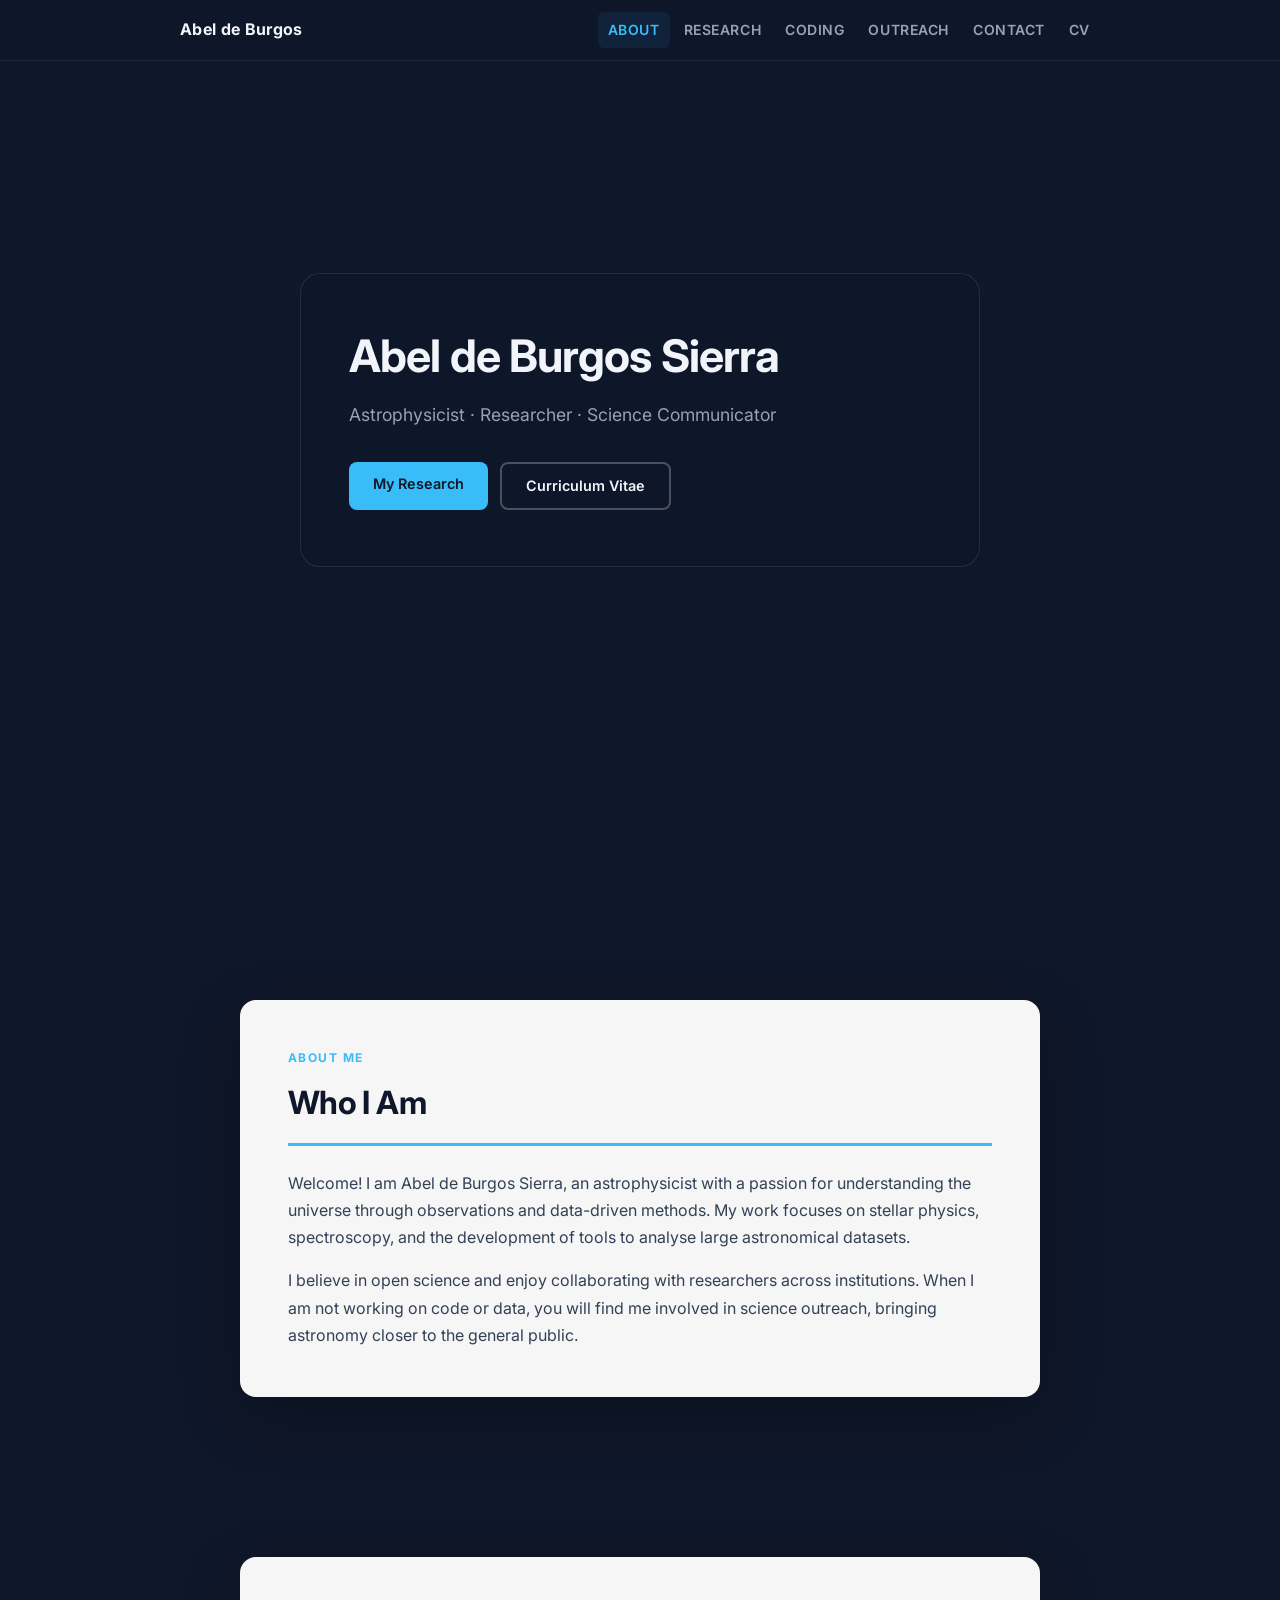
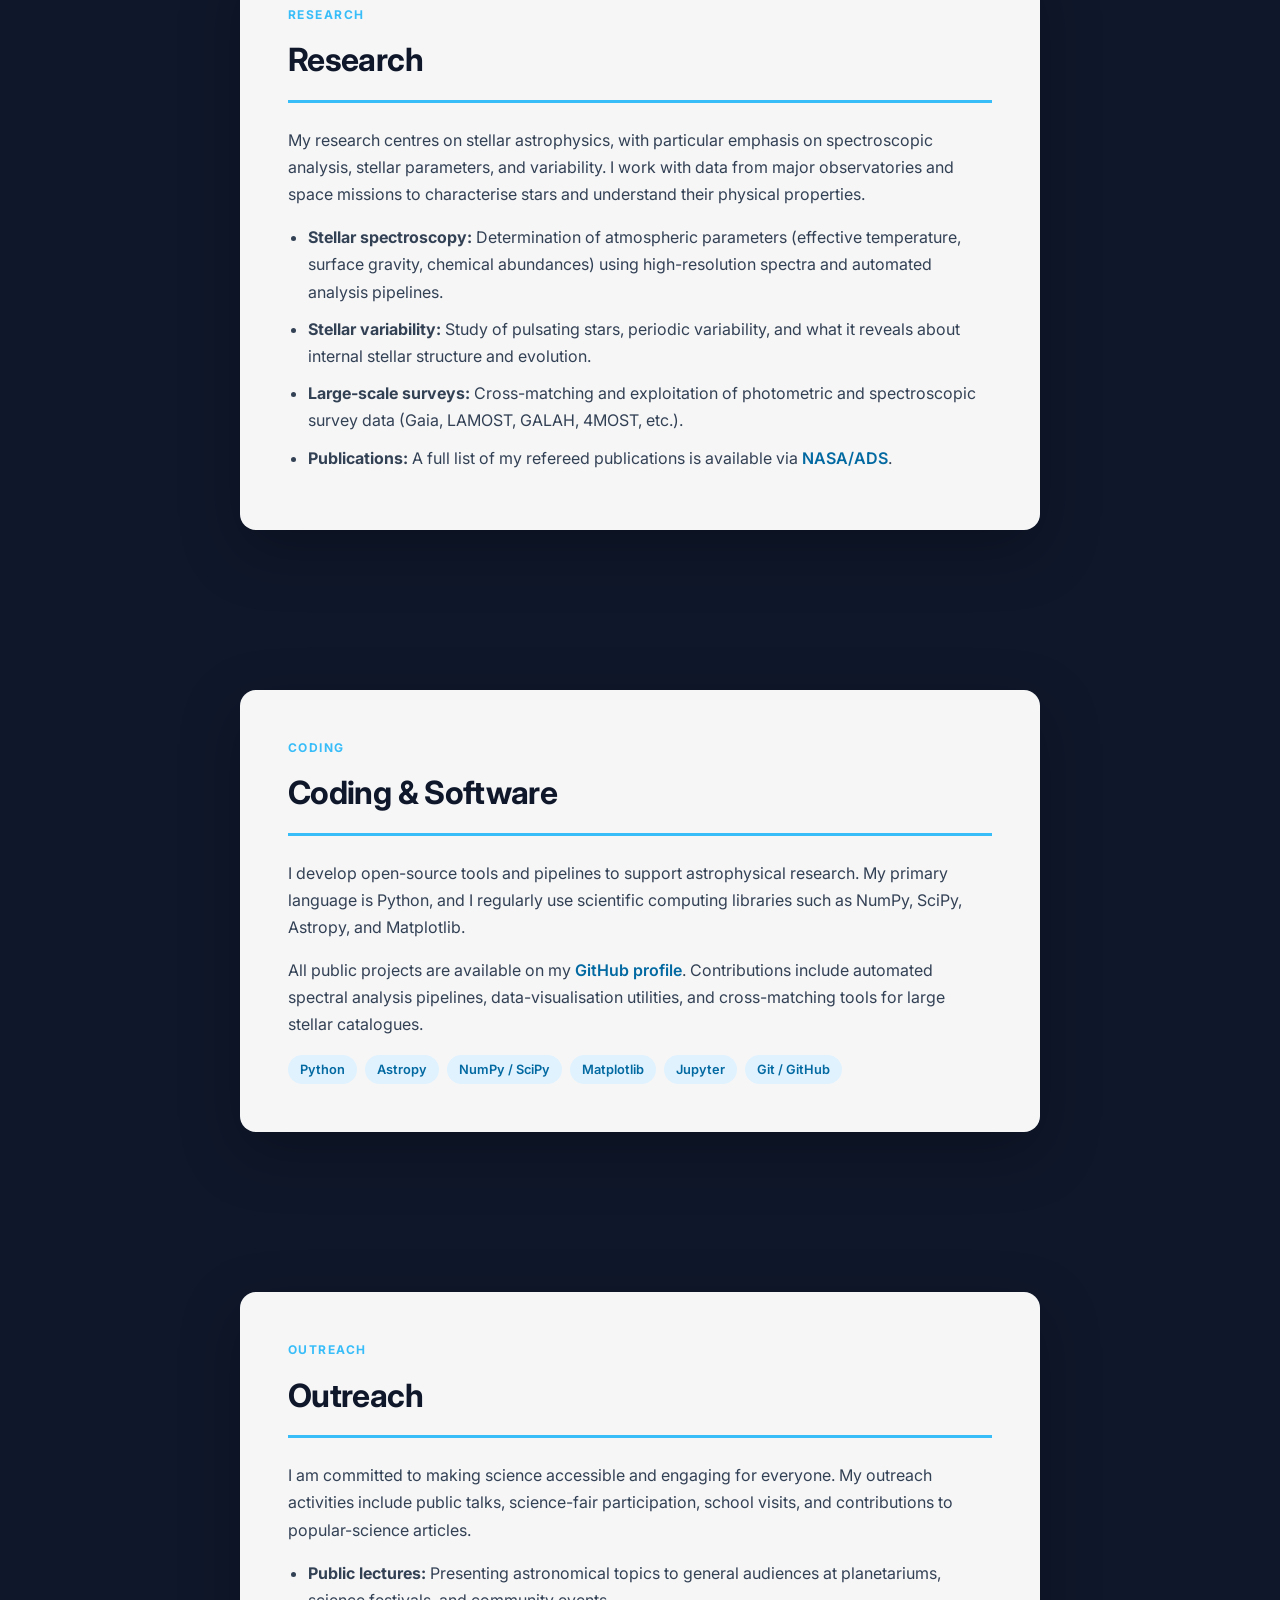
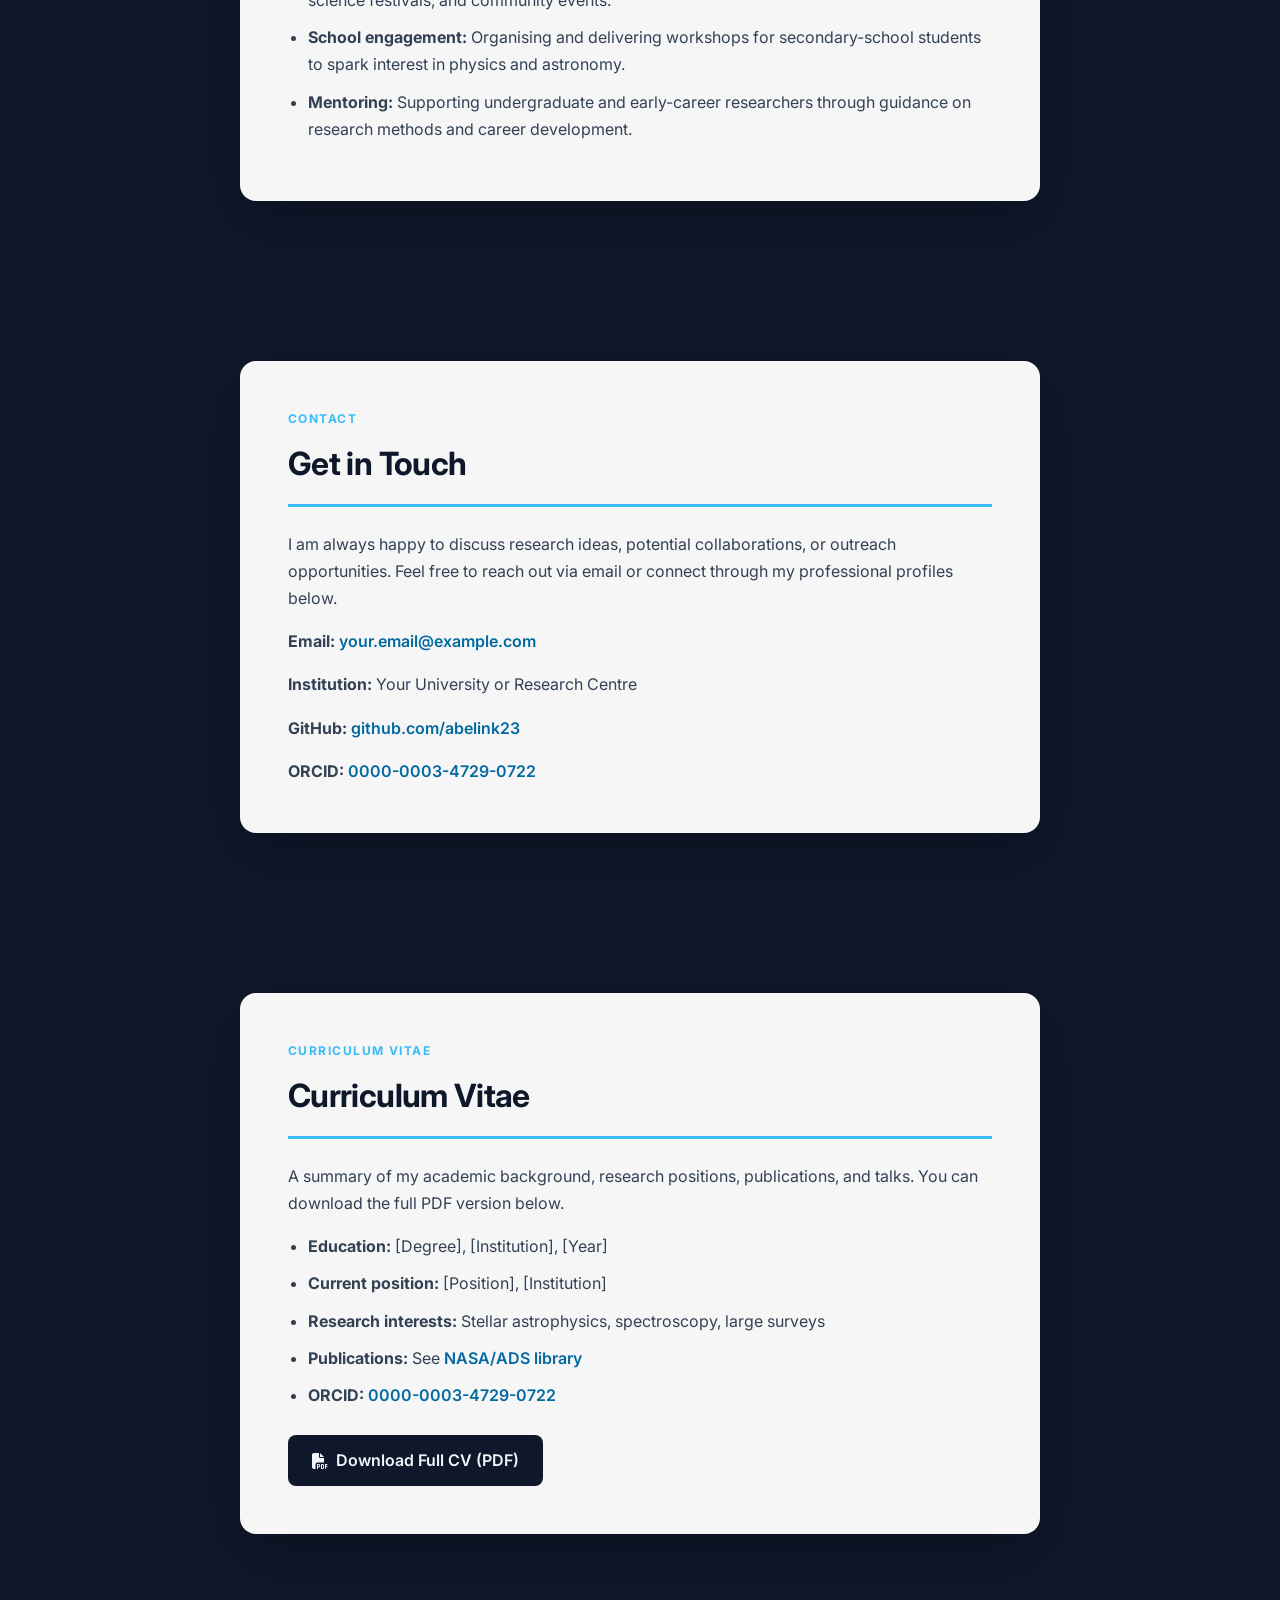
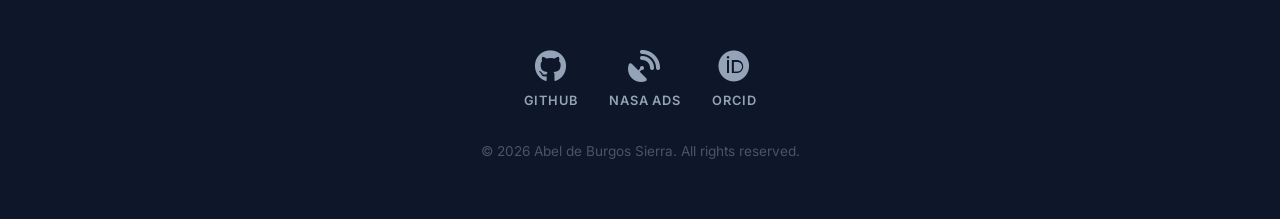
==== commit b1192aca: "Fix author surname" ====
--- a/index.html
+++ b/index.html
@@ -3,12 +3,12 @@
 <head>
     <meta charset="UTF-8">
     <meta name="viewport" content="width=device-width, initial-scale=1.0">
-    <meta name="description" content="Abel de Burgos Aguilar – Astrophysicist. Personal academic website covering research, coding, outreach, and contact information.">
-    <meta name="author" content="Abel de Burgos Aguilar">
-    <meta property="og:title" content="Abel de Burgos Aguilar | Astrophysicist">
+    <meta name="description" content="Abel de Burgos Sierra – Astrophysicist. Personal academic website covering research, coding, outreach, and contact information.">
+    <meta name="author" content="Abel de Burgos Sierra">
+    <meta property="og:title" content="Abel de Burgos Sierra | Astrophysicist">
     <meta property="og:description" content="Personal academic website – research, coding projects, outreach, and CV.">
     <meta property="og:type" content="website">
-    <title>Abel de Burgos Aguilar | Astrophysicist</title>
+    <title>Abel de Burgos Sierra | Astrophysicist</title>
 
     <!-- Google Fonts -->
     <link rel="preconnect" href="https://fonts.googleapis.com">
@@ -353,7 +353,7 @@
     <!-- Hero / About Me -->
     <section id="about" style="padding-top: 0; min-height: 100vh; align-items: center;">
         <div class="hero-inner reveal">
-            <h1>Abel de Burgos Aguilar</h1>
+            <h1>Abel de Burgos Sierra</h1>
             <p>Astrophysicist · Researcher · Science Communicator</p>
             <div class="hero-cta">
                 <a class="btn btn-primary" href="#research">My Research</a>
@@ -368,7 +368,7 @@
             <div class="section-label">About Me</div>
             <h2>Who I Am</h2>
             <p>
-                Welcome! I am Abel de Burgos Aguilar, an astrophysicist with a passion for understanding
+                Welcome! I am Abel de Burgos Sierra, an astrophysicist with a passion for understanding
                 the universe through observations and data-driven methods. My work focuses on stellar physics,
                 spectroscopy, and the development of tools to analyse large astronomical datasets.
             </p>
@@ -533,7 +533,7 @@
                 ORCID
             </a>
         </div>
-        <p class="footer-copy">&copy; 2026 Abel de Burgos Aguilar. All rights reserved.</p>
+        <p class="footer-copy">&copy; 2026 Abel de Burgos Sierra. All rights reserved.</p>
     </footer>
 
     <script>
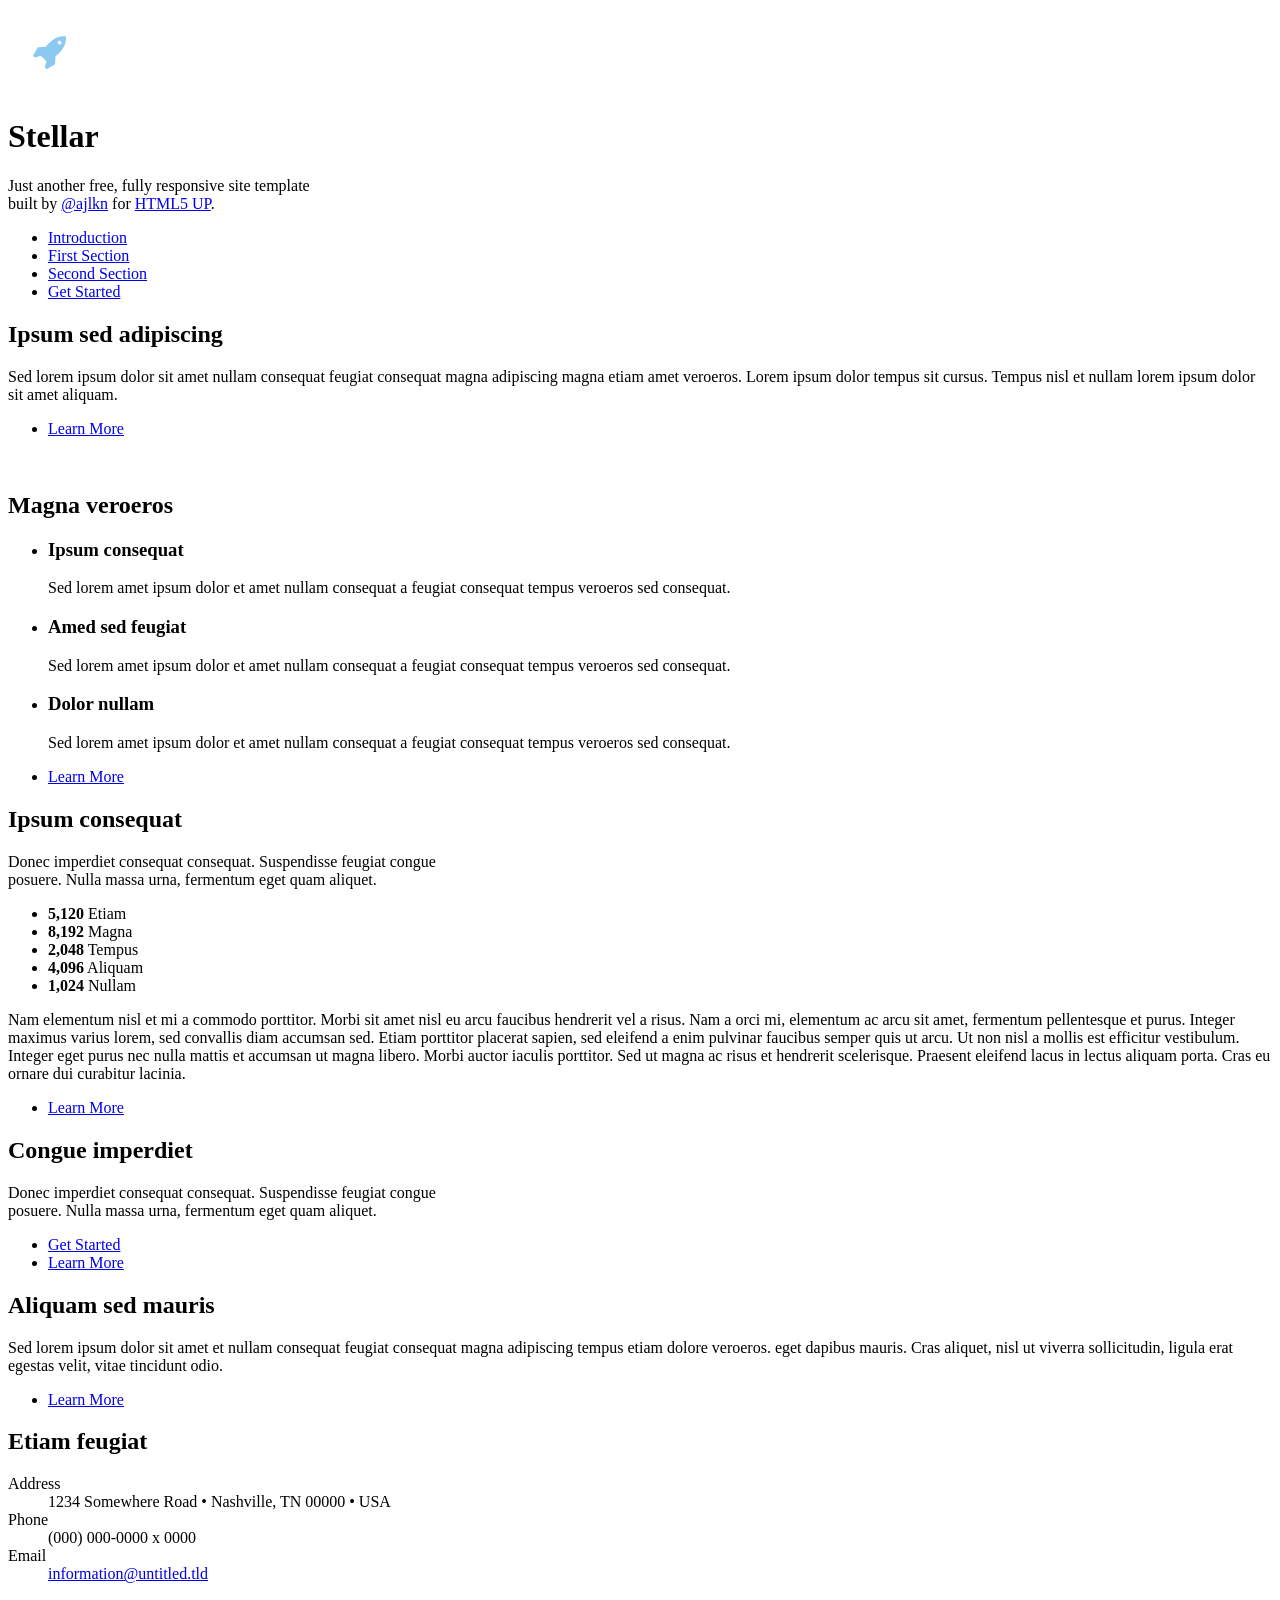
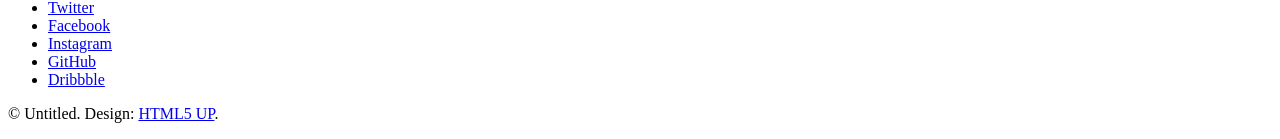
==== commit 716dae00: "Give the website a completely new style" ====
--- a/index.html
+++ b/index.html
@@ -1,580 +1,184 @@
-<!DOCTYPE html>
-<html lang="en">
-<head>
-    <meta charset="UTF-8">
-    <meta name="viewport" content="width=device-width, initial-scale=1.0">
-    <meta name="description" content="Abel de Burgos Sierra – Astrophysicist. Personal academic website covering research, coding, outreach, and contact information.">
-    <meta name="author" content="Abel de Burgos Sierra">
-    <meta property="og:title" content="Abel de Burgos Sierra | Astrophysicist">
-    <meta property="og:description" content="Personal academic website – research, coding projects, outreach, and CV.">
-    <meta property="og:type" content="website">
-    <title>Abel de Burgos Sierra | Astrophysicist</title>
-
-    <!-- Google Fonts -->
-    <link rel="preconnect" href="https://fonts.googleapis.com">
-    <link rel="preconnect" href="https://fonts.gstatic.com" crossorigin>
-    <link href="https://fonts.googleapis.com/css2?family=Inter:wght@300;400;600;700&display=swap" rel="stylesheet">
-
-    <!-- Font Awesome for icons -->
-    <link rel="stylesheet" href="https://cdnjs.cloudflare.com/ajax/libs/font-awesome/6.4.0/css/all.min.css">
-
-    <style>
-        /* ── Reset & base ──────────────────────────────────────────── */
-        *, *::before, *::after { box-sizing: border-box; margin: 0; padding: 0; }
-
-        html {
-            scroll-behavior: smooth;
-            font-size: 16px;
-        }
-
-        body {
-            font-family: 'Inter', 'Segoe UI', Tahoma, Geneva, Verdana, sans-serif;
-            line-height: 1.7;
-            color: #1e293b;
-            background-color: #0f172a;
-            background-image: url('background.jpg');
-            background-size: cover;
-            background-attachment: fixed;
-            background-position: center;
-            background-repeat: no-repeat;
-        }
-
-        /* ── Navigation ────────────────────────────────────────────── */
-        nav {
-            position: fixed;
-            top: 0;
-            left: 0;
-            width: 100%;
-            background: rgba(15, 23, 42, 0.97);
-            backdrop-filter: blur(8px);
-            -webkit-backdrop-filter: blur(8px);
-            z-index: 1000;
-            box-shadow: 0 1px 0 rgba(255,255,255,0.08);
-        }
-
-        .nav-inner {
-            max-width: 960px;
-            margin: 0 auto;
-            padding: 0 20px;
-            display: flex;
-            align-items: center;
-            justify-content: space-between;
-            height: 60px;
-        }
-
-        .nav-brand {
-            color: #f1f5f9;
-            font-weight: 700;
-            font-size: 1rem;
-            letter-spacing: 0.02em;
-            text-decoration: none;
-            white-space: nowrap;
-        }
-
-        .nav-links {
-            display: flex;
-            gap: 4px;
-            flex-wrap: wrap;
-            justify-content: flex-end;
-        }
-
-        .nav-links a {
-            color: #94a3b8;
-            text-decoration: none;
-            font-size: 0.875rem;
-            font-weight: 600;
-            letter-spacing: 0.04em;
-            text-transform: uppercase;
-            padding: 6px 10px;
-            border-radius: 6px;
-            transition: color 0.2s, background 0.2s;
-        }
-
-        .nav-links a:hover,
-        .nav-links a.active {
-            color: #38bdf8;
-            background: rgba(56, 189, 248, 0.08);
-        }
-
-        /* ── Hero ──────────────────────────────────────────────────── */
-        .hero {
-            min-height: 100vh;
-            display: flex;
-            align-items: center;
-            justify-content: center;
-            text-align: center;
-            padding: 80px 24px 60px;
-        }
-
-        .hero-inner {
-            background: rgba(15, 23, 42, 0.72);
-            backdrop-filter: blur(12px);
-            -webkit-backdrop-filter: blur(12px);
-            border: 1px solid rgba(255,255,255,0.1);
-            border-radius: 20px;
-            padding: 56px 48px;
-            max-width: 680px;
-            width: 100%;
-        }
-
-        .hero-inner h1 {
-            color: #f1f5f9;
-            font-size: clamp(1.8rem, 5vw, 2.8rem);
-            font-weight: 700;
-            letter-spacing: -0.02em;
-            line-height: 1.2;
-            margin-bottom: 16px;
-        }
-
-        .hero-inner p {
-            color: #94a3b8;
-            font-size: 1.1rem;
-            margin-bottom: 32px;
-        }
-
-        .hero-cta {
-            display: inline-flex;
-            gap: 12px;
-            flex-wrap: wrap;
-            justify-content: center;
-        }
-
-        .btn {
-            display: inline-block;
-            padding: 10px 24px;
-            border-radius: 8px;
-            font-weight: 600;
-            font-size: 0.9rem;
-            text-decoration: none;
-            transition: transform 0.2s, box-shadow 0.2s;
-        }
-
-        .btn:hover { transform: translateY(-2px); box-shadow: 0 8px 24px rgba(0,0,0,0.3); }
-
-        .btn-primary {
-            background: #38bdf8;
-            color: #0f172a;
-        }
-
-        .btn-outline {
-            border: 2px solid rgba(255,255,255,0.25);
-            color: #f1f5f9;
-        }
-
-        /* ── Sections ──────────────────────────────────────────────── */
-        section {
-            padding: 100px 24px 60px;
-            display: flex;
-            justify-content: center;
-        }
-
-        .content-box {
-            background: rgba(255, 255, 255, 0.96);
-            padding: 48px;
-            border-radius: 16px;
-            max-width: 800px;
-            width: 100%;
-            box-shadow: 0 20px 60px rgba(0,0,0,0.25);
-        }
-
-        .section-label {
-            text-transform: uppercase;
-            letter-spacing: 0.12em;
-            font-size: 0.75rem;
-            font-weight: 700;
-            color: #38bdf8;
-            margin-bottom: 8px;
-        }
-
-        h2 {
-            color: #0f172a;
-            font-size: clamp(1.4rem, 3vw, 2rem);
-            font-weight: 700;
-            letter-spacing: -0.02em;
-            border-bottom: 3px solid #38bdf8;
-            padding-bottom: 12px;
-            margin-bottom: 24px;
-        }
-
-        p { margin-bottom: 16px; color: #334155; }
-        p:last-child { margin-bottom: 0; }
-
-        ul {
-            padding-left: 20px;
-            color: #334155;
-        }
-
-        ul li { margin-bottom: 10px; }
-
-        .tag-list {
-            display: flex;
-            flex-wrap: wrap;
-            gap: 8px;
-            margin-top: 16px;
-        }
-
-        .tag {
-            background: #e0f2fe;
-            color: #0369a1;
-            font-size: 0.8rem;
-            font-weight: 600;
-            padding: 4px 12px;
-            border-radius: 20px;
-        }
-
-        a.text-link {
-            color: #0369a1;
-            font-weight: 600;
-            text-decoration: none;
-            border-bottom: 1px solid transparent;
-            transition: border-color 0.2s;
-        }
-
-        a.text-link:hover { border-color: #0369a1; }
-
-        .cv-download {
-            display: inline-flex;
-            align-items: center;
-            gap: 8px;
-            margin-top: 16px;
-            padding: 12px 24px;
-            background: #0f172a;
-            color: #f1f5f9;
-            border-radius: 8px;
-            font-weight: 600;
-            text-decoration: none;
-            transition: background 0.2s, transform 0.2s;
-        }
-
-        .cv-download:hover {
-            background: #1e3a5f;
-            transform: translateY(-2px);
-        }
-
-        /* ── Scroll-reveal ─────────────────────────────────────────── */
-        .reveal {
-            opacity: 0;
-            transform: translateY(40px);
-            transition: opacity 0.7s ease, transform 0.7s ease;
-        }
-
-        .reveal.visible {
-            opacity: 1;
-            transform: translateY(0);
-        }
-
-        /* staggered children */
-        .reveal-stagger > * {
-            opacity: 0;
-            transform: translateY(30px);
-            transition: opacity 0.6s ease, transform 0.6s ease;
-        }
-
-        .reveal-stagger.visible > *:nth-child(1) { transition-delay: 0.05s; opacity: 1; transform: translateY(0); }
-        .reveal-stagger.visible > *:nth-child(2) { transition-delay: 0.15s; opacity: 1; transform: translateY(0); }
-        .reveal-stagger.visible > *:nth-child(3) { transition-delay: 0.25s; opacity: 1; transform: translateY(0); }
-        .reveal-stagger.visible > *:nth-child(4) { transition-delay: 0.35s; opacity: 1; transform: translateY(0); }
-        .reveal-stagger.visible > *:nth-child(5) { transition-delay: 0.45s; opacity: 1; transform: translateY(0); }
-        .reveal-stagger.visible > *:nth-child(n+6) { transition-delay: 0.55s; opacity: 1; transform: translateY(0); }
-
-        /* ── Footer ────────────────────────────────────────────────── */
-        footer {
-            background: rgba(15, 23, 42, 0.97);
-            backdrop-filter: blur(8px);
-            -webkit-backdrop-filter: blur(8px);
-            color: #f1f5f9;
-            text-align: center;
-            padding: 56px 24px;
-        }
-
-        .footer-links {
-            display: flex;
-            justify-content: center;
-            align-items: center;
-            gap: 32px;
-            flex-wrap: wrap;
-            margin-bottom: 28px;
-        }
-
-        .footer-links a {
-            display: flex;
-            flex-direction: column;
-            align-items: center;
-            gap: 8px;
-            color: #94a3b8;
-            text-decoration: none;
-            font-size: 0.8rem;
-            font-weight: 600;
-            letter-spacing: 0.06em;
-            text-transform: uppercase;
-            transition: color 0.2s, transform 0.2s;
-        }
-
-        .footer-links a i {
-            font-size: 2rem;
-        }
-
-        .footer-links a:hover {
-            color: #38bdf8;
-            transform: translateY(-4px);
-        }
-
-        .footer-copy {
-            font-size: 0.85rem;
-            color: #475569;
-        }
-
-        /* ── Responsive ────────────────────────────────────────────── */
-        @media (max-width: 640px) {
-            .content-box { padding: 28px 20px; }
-            .hero-inner { padding: 36px 24px; }
-            .nav-brand { font-size: 0.85rem; }
-            .nav-links a { font-size: 0.75rem; padding: 5px 7px; }
-        }
-    </style>
-</head>
-<body>
-
-    <!-- Navigation -->
-    <nav aria-label="Main navigation">
-        <div class="nav-inner">
-            <a class="nav-brand" href="#about">Abel de Burgos</a>
-            <div class="nav-links">
-                <a href="#about">About</a>
-                <a href="#research">Research</a>
-                <a href="#coding">Coding</a>
-                <a href="#outreach">Outreach</a>
-                <a href="#contact">Contact</a>
-                <a href="#cv">CV</a>
-            </div>
-        </div>
-    </nav>
-
-    <!-- Hero / About Me -->
-    <section id="about" style="padding-top: 0; min-height: 100vh; align-items: center;">
-        <div class="hero-inner reveal">
-            <h1>Abel de Burgos Sierra</h1>
-            <p>Astrophysicist · Researcher · Science Communicator</p>
-            <div class="hero-cta">
-                <a class="btn btn-primary" href="#research">My Research</a>
-                <a class="btn btn-outline" href="#cv">Curriculum Vitae</a>
-            </div>
-        </div>
-    </section>
-
-    <!-- About Me detail -->
-    <section>
-        <div class="content-box reveal">
-            <div class="section-label">About Me</div>
-            <h2>Who I Am</h2>
-            <p>
-                Welcome! I am Abel de Burgos Sierra, an astrophysicist with a passion for understanding
-                the universe through observations and data-driven methods. My work focuses on stellar physics,
-                spectroscopy, and the development of tools to analyse large astronomical datasets.
-            </p>
-            <p>
-                I believe in open science and enjoy collaborating with researchers across institutions.
-                When I am not working on code or data, you will find me involved in science outreach,
-                bringing astronomy closer to the general public.
-            </p>
-        </div>
-    </section>
-
-    <!-- Research -->
-    <section id="research">
-        <div class="content-box reveal">
-            <div class="section-label">Research</div>
-            <h2>Research</h2>
-            <p>
-                My research centres on stellar astrophysics, with particular emphasis on
-                spectroscopic analysis, stellar parameters, and variability. I work with
-                data from major observatories and space missions to characterise stars and
-                understand their physical properties.
-            </p>
-            <ul class="reveal-stagger">
-                <li>
-                    <strong>Stellar spectroscopy:</strong> Determination of atmospheric parameters
-                    (effective temperature, surface gravity, chemical abundances) using high-resolution
-                    spectra and automated analysis pipelines.
-                </li>
-                <li>
-                    <strong>Stellar variability:</strong> Study of pulsating stars, periodic variability,
-                    and what it reveals about internal stellar structure and evolution.
-                </li>
-                <li>
-                    <strong>Large-scale surveys:</strong> Cross-matching and exploitation of photometric
-                    and spectroscopic survey data (Gaia, LAMOST, GALAH, 4MOST, etc.).
-                </li>
-                <li>
-                    <strong>Publications:</strong> A full list of my refereed publications is available
-                    via <a class="text-link" href="https://ui.adsabs.harvard.edu/user/libraries/sXPf-N1zThmXHJ5dnHD8aQ" target="_blank" rel="noopener noreferrer">NASA/ADS</a>.
-                </li>
-            </ul>
-        </div>
-    </section>
-
-    <!-- Coding -->
-    <section id="coding">
-        <div class="content-box reveal">
-            <div class="section-label">Coding</div>
-            <h2>Coding &amp; Software</h2>
-            <p>
-                I develop open-source tools and pipelines to support astrophysical research.
-                My primary language is Python, and I regularly use scientific computing libraries
-                such as NumPy, SciPy, Astropy, and Matplotlib.
-            </p>
-            <p>
-                All public projects are available on my
-                <a class="text-link" href="https://github.com/abelink23" target="_blank" rel="noopener noreferrer">GitHub profile</a>.
-                Contributions include automated spectral analysis pipelines, data-visualisation utilities,
-                and cross-matching tools for large stellar catalogues.
-            </p>
-            <div class="tag-list reveal-stagger">
-                <span class="tag">Python</span>
-                <span class="tag">Astropy</span>
-                <span class="tag">NumPy / SciPy</span>
-                <span class="tag">Matplotlib</span>
-                <span class="tag">Jupyter</span>
-                <span class="tag">Git / GitHub</span>
-            </div>
-        </div>
-    </section>
-
-    <!-- Outreach -->
-    <section id="outreach">
-        <div class="content-box reveal">
-            <div class="section-label">Outreach</div>
-            <h2>Outreach</h2>
-            <p>
-                I am committed to making science accessible and engaging for everyone.
-                My outreach activities include public talks, science-fair participation,
-                school visits, and contributions to popular-science articles.
-            </p>
-            <ul class="reveal-stagger">
-                <li>
-                    <strong>Public lectures:</strong> Presenting astronomical topics to general audiences
-                    at planetariums, science festivals, and community events.
-                </li>
-                <li>
-                    <strong>School engagement:</strong> Organising and delivering workshops for secondary-school
-                    students to spark interest in physics and astronomy.
-                </li>
-                <li>
-                    <strong>Mentoring:</strong> Supporting undergraduate and early-career researchers
-                    through guidance on research methods and career development.
-                </li>
-            </ul>
-        </div>
-    </section>
-
-    <!-- Contact -->
-    <section id="contact">
-        <div class="content-box reveal">
-            <div class="section-label">Contact</div>
-            <h2>Get in Touch</h2>
-            <p>
-                I am always happy to discuss research ideas, potential collaborations,
-                or outreach opportunities. Feel free to reach out via email or connect
-                through my professional profiles below.
-            </p>
-            <p>
-                <strong>Email:</strong>
-                <a class="text-link" href="mailto:your.email@example.com">your.email@example.com</a>
-            </p>
-            <p>
-                <strong>Institution:</strong> Your University or Research Centre
-            </p>
-            <p>
-                <strong>GitHub:</strong>
-                <a class="text-link" href="https://github.com/abelink23" target="_blank" rel="noopener noreferrer">github.com/abelink23</a>
-            </p>
-            <p>
-                <strong>ORCID:</strong>
-                <a class="text-link" href="https://orcid.org/0000-0003-4729-0722" target="_blank" rel="noopener noreferrer">0000-0003-4729-0722</a>
-            </p>
-        </div>
-    </section>
-
-    <!-- CV -->
-    <section id="cv">
-        <div class="content-box reveal">
-            <div class="section-label">Curriculum Vitae</div>
-            <h2>Curriculum Vitae</h2>
-            <p>
-                A summary of my academic background, research positions, publications, and talks.
-                You can download the full PDF version below.
-            </p>
-            <ul class="reveal-stagger">
-                <li><strong>Education:</strong> [Degree], [Institution], [Year]</li>
-                <li><strong>Current position:</strong> [Position], [Institution]</li>
-                <li><strong>Research interests:</strong> Stellar astrophysics, spectroscopy, large surveys</li>
-                <li><strong>Publications:</strong> See <a class="text-link" href="https://ui.adsabs.harvard.edu/user/libraries/sXPf-N1zThmXHJ5dnHD8aQ" target="_blank" rel="noopener noreferrer">NASA/ADS library</a></li>
-                <li><strong>ORCID:</strong> <a class="text-link" href="https://orcid.org/0000-0003-4729-0722" target="_blank" rel="noopener noreferrer">0000-0003-4729-0722</a></li>
-            </ul>
-            <a class="cv-download" href="cv.pdf" target="_blank">
-                <i class="fa-solid fa-file-pdf"></i> Download Full CV (PDF)
-            </a>
-        </div>
-    </section>
-
-    <!-- Footer -->
-    <footer>
-        <div class="footer-links">
-            <a href="https://github.com/abelink23" target="_blank" rel="noopener noreferrer" aria-label="GitHub profile">
-                <i class="fab fa-github"></i>
-                GitHub
-            </a>
-            <a href="https://ui.adsabs.harvard.edu/user/libraries/sXPf-N1zThmXHJ5dnHD8aQ" target="_blank" rel="noopener noreferrer" aria-label="NASA ADS publication library">
-                <i class="fa-solid fa-satellite-dish"></i>
-                NASA&nbsp;ADS
-            </a>
-            <a href="https://orcid.org/0000-0003-4729-0722" target="_blank" rel="noopener noreferrer" aria-label="ORCID profile">
-                <i class="fab fa-orcid"></i>
-                ORCID
-            </a>
-        </div>
-        <p class="footer-copy">&copy; 2026 Abel de Burgos Sierra. All rights reserved.</p>
-    </footer>
-
-    <script>
-        // ── Scroll-reveal ──────────────────────────────────────────────
-        (function () {
-            var observer = new IntersectionObserver(function (entries) {
-                entries.forEach(function (entry) {
-                    if (entry.isIntersecting) {
-                        entry.target.classList.add('visible');
-                        observer.unobserve(entry.target);
-                    }
-                });
-            }, { threshold: 0.12 });
-
-            document.querySelectorAll('.reveal, .reveal-stagger').forEach(function (el) {
-                observer.observe(el);
-            });
-        }());
-
-        // ── Active nav link highlight ──────────────────────────────────
-        (function () {
-            var sections = document.querySelectorAll('section[id]');
-            var navLinks = document.querySelectorAll('.nav-links a');
-
-            function onScroll() {
-                var scrollY = window.pageYOffset;
-                sections.forEach(function (section) {
-                    var top = section.offsetTop - 80;
-                    var bottom = top + section.offsetHeight;
-                    if (scrollY >= top && scrollY < bottom) {
-                        var id = section.getAttribute('id');
-                        navLinks.forEach(function (a) {
-                            a.classList.toggle('active', a.getAttribute('href') === '#' + id);
-                        });
-                    }
-                });
-            }
-
-            window.addEventListener('scroll', onScroll, { passive: true });
-            onScroll();
-        }());
-    </script>
-</body>
-</html>
+<!DOCTYPE HTML>
+<!--
+	Stellar by HTML5 UP
+	html5up.net | @ajlkn
+	Free for personal and commercial use under the CCA 3.0 license (html5up.net/license)
+-->
+<html>
+	<head>
+		<title>Stellar by HTML5 UP</title>
+		<meta charset="utf-8" />
+		<meta name="viewport" content="width=device-width, initial-scale=1, user-scalable=no" />
+		<link rel="stylesheet" href="assets/css/main.css" />
+		<noscript><link rel="stylesheet" href="assets/css/noscript.css" /></noscript>
+	</head>
+	<body class="is-preload">
+
+		<!-- Wrapper -->
+			<div id="wrapper">
+
+				<!-- Header -->
+					<header id="header" class="alt">
+						<span class="logo"><img src="images/logo.svg" alt="" /></span>
+						<h1>Stellar</h1>
+						<p>Just another free, fully responsive site template<br />
+						built by <a href="https://twitter.com/ajlkn">@ajlkn</a> for <a href="https://html5up.net">HTML5 UP</a>.</p>
+					</header>
+
+				<!-- Nav -->
+					<nav id="nav">
+						<ul>
+							<li><a href="#intro" class="active">Introduction</a></li>
+							<li><a href="#first">First Section</a></li>
+							<li><a href="#second">Second Section</a></li>
+							<li><a href="#cta">Get Started</a></li>
+						</ul>
+					</nav>
+
+				<!-- Main -->
+					<div id="main">
+
+						<!-- Introduction -->
+							<section id="intro" class="main">
+								<div class="spotlight">
+									<div class="content">
+										<header class="major">
+											<h2>Ipsum sed adipiscing</h2>
+										</header>
+										<p>Sed lorem ipsum dolor sit amet nullam consequat feugiat consequat magna
+										adipiscing magna etiam amet veroeros. Lorem ipsum dolor tempus sit cursus.
+										Tempus nisl et nullam lorem ipsum dolor sit amet aliquam.</p>
+										<ul class="actions">
+											<li><a href="generic.html" class="button">Learn More</a></li>
+										</ul>
+									</div>
+									<span class="image"><img src="images/pic01.jpg" alt="" /></span>
+								</div>
+							</section>
+
+						<!-- First Section -->
+							<section id="first" class="main special">
+								<header class="major">
+									<h2>Magna veroeros</h2>
+								</header>
+								<ul class="features">
+									<li>
+										<span class="icon solid major style1 fa-code"></span>
+										<h3>Ipsum consequat</h3>
+										<p>Sed lorem amet ipsum dolor et amet nullam consequat a feugiat consequat tempus veroeros sed consequat.</p>
+									</li>
+									<li>
+										<span class="icon major style3 fa-copy"></span>
+										<h3>Amed sed feugiat</h3>
+										<p>Sed lorem amet ipsum dolor et amet nullam consequat a feugiat consequat tempus veroeros sed consequat.</p>
+									</li>
+									<li>
+										<span class="icon major style5 fa-gem"></span>
+										<h3>Dolor nullam</h3>
+										<p>Sed lorem amet ipsum dolor et amet nullam consequat a feugiat consequat tempus veroeros sed consequat.</p>
+									</li>
+								</ul>
+								<footer class="major">
+									<ul class="actions special">
+										<li><a href="generic.html" class="button">Learn More</a></li>
+									</ul>
+								</footer>
+							</section>
+
+						<!-- Second Section -->
+							<section id="second" class="main special">
+								<header class="major">
+									<h2>Ipsum consequat</h2>
+									<p>Donec imperdiet consequat consequat. Suspendisse feugiat congue<br />
+									posuere. Nulla massa urna, fermentum eget quam aliquet.</p>
+								</header>
+								<ul class="statistics">
+									<li class="style1">
+										<span class="icon solid fa-code-branch"></span>
+										<strong>5,120</strong> Etiam
+									</li>
+									<li class="style2">
+										<span class="icon fa-folder-open"></span>
+										<strong>8,192</strong> Magna
+									</li>
+									<li class="style3">
+										<span class="icon solid fa-signal"></span>
+										<strong>2,048</strong> Tempus
+									</li>
+									<li class="style4">
+										<span class="icon solid fa-laptop"></span>
+										<strong>4,096</strong> Aliquam
+									</li>
+									<li class="style5">
+										<span class="icon fa-gem"></span>
+										<strong>1,024</strong> Nullam
+									</li>
+								</ul>
+								<p class="content">Nam elementum nisl et mi a commodo porttitor. Morbi sit amet nisl eu arcu faucibus hendrerit vel a risus. Nam a orci mi, elementum ac arcu sit amet, fermentum pellentesque et purus. Integer maximus varius lorem, sed convallis diam accumsan sed. Etiam porttitor placerat sapien, sed eleifend a enim pulvinar faucibus semper quis ut arcu. Ut non nisl a mollis est efficitur vestibulum. Integer eget purus nec nulla mattis et accumsan ut magna libero. Morbi auctor iaculis porttitor. Sed ut magna ac risus et hendrerit scelerisque. Praesent eleifend lacus in lectus aliquam porta. Cras eu ornare dui curabitur lacinia.</p>
+								<footer class="major">
+									<ul class="actions special">
+										<li><a href="generic.html" class="button">Learn More</a></li>
+									</ul>
+								</footer>
+							</section>
+
+						<!-- Get Started -->
+							<section id="cta" class="main special">
+								<header class="major">
+									<h2>Congue imperdiet</h2>
+									<p>Donec imperdiet consequat consequat. Suspendisse feugiat congue<br />
+									posuere. Nulla massa urna, fermentum eget quam aliquet.</p>
+								</header>
+								<footer class="major">
+									<ul class="actions special">
+										<li><a href="generic.html" class="button primary">Get Started</a></li>
+										<li><a href="generic.html" class="button">Learn More</a></li>
+									</ul>
+								</footer>
+							</section>
+
+					</div>
+
+				<!-- Footer -->
+					<footer id="footer">
+						<section>
+							<h2>Aliquam sed mauris</h2>
+							<p>Sed lorem ipsum dolor sit amet et nullam consequat feugiat consequat magna adipiscing tempus etiam dolore veroeros. eget dapibus mauris. Cras aliquet, nisl ut viverra sollicitudin, ligula erat egestas velit, vitae tincidunt odio.</p>
+							<ul class="actions">
+								<li><a href="generic.html" class="button">Learn More</a></li>
+							</ul>
+						</section>
+						<section>
+							<h2>Etiam feugiat</h2>
+							<dl class="alt">
+								<dt>Address</dt>
+								<dd>1234 Somewhere Road &bull; Nashville, TN 00000 &bull; USA</dd>
+								<dt>Phone</dt>
+								<dd>(000) 000-0000 x 0000</dd>
+								<dt>Email</dt>
+								<dd><a href="#">information@untitled.tld</a></dd>
+							</dl>
+							<ul class="icons">
+								<li><a href="#" class="icon brands fa-twitter alt"><span class="label">Twitter</span></a></li>
+								<li><a href="#" class="icon brands fa-facebook-f alt"><span class="label">Facebook</span></a></li>
+								<li><a href="#" class="icon brands fa-instagram alt"><span class="label">Instagram</span></a></li>
+								<li><a href="#" class="icon brands fa-github alt"><span class="label">GitHub</span></a></li>
+								<li><a href="#" class="icon brands fa-dribbble alt"><span class="label">Dribbble</span></a></li>
+							</ul>
+						</section>
+						<p class="copyright">&copy; Untitled. Design: <a href="https://html5up.net">HTML5 UP</a>.</p>
+					</footer>
+
+			</div>
+
+		<!-- Scripts -->
+			<script src="assets/js/jquery.min.js"></script>
+			<script src="assets/js/jquery.scrollex.min.js"></script>
+			<script src="assets/js/jquery.scrolly.min.js"></script>
+			<script src="assets/js/browser.min.js"></script>
+			<script src="assets/js/breakpoints.min.js"></script>
+			<script src="assets/js/util.js"></script>
+			<script src="assets/js/main.js"></script>
+
+	</body>
+</html>
--- a/assets/css/main.css
+++ b/assets/css/main.css
@@ -0,0 +1,3785 @@
+@import url(fontawesome-all.min.css);
+@import 'https://fonts.googleapis.com/css?family=Source+Sans+Pro:300,400';
+
+/*
+	Stellar by HTML5 UP
+	html5up.net | @ajlkn
+	Free for personal and commercial use under the CCA 3.0 license (html5up.net/license)
+*/
+
+html, body, div, span, applet, object,
+iframe, h1, h2, h3, h4, h5, h6, p, blockquote,
+pre, a, abbr, acronym, address, big, cite,
+code, del, dfn, em, img, ins, kbd, q, s, samp,
+small, strike, strong, sub, sup, tt, var, b,
+u, i, center, dl, dt, dd, ol, ul, li, fieldset,
+form, label, legend, table, caption, tbody,
+tfoot, thead, tr, th, td, article, aside,
+canvas, details, embed, figure, figcaption,
+footer, header, hgroup, menu, nav, output, ruby,
+section, summary, time, mark, audio, video {
+	margin: 0;
+	padding: 0;
+	border: 0;
+	font-size: 100%;
+	font: inherit;
+	vertical-align: baseline;}
+
+article, aside, details, figcaption, figure,
+footer, header, hgroup, menu, nav, section {
+	display: block;}
+
+body {
+	line-height: 1;
+}
+
+ol, ul {
+	list-style: none;
+}
+
+blockquote, q {
+	quotes: none;
+}
+
+	blockquote:before, blockquote:after, q:before, q:after {
+		content: '';
+		content: none;
+	}
+
+table {
+	border-collapse: collapse;
+	border-spacing: 0;
+}
+
+body {
+	-webkit-text-size-adjust: none;
+}
+
+mark {
+	background-color: transparent;
+	color: inherit;
+}
+
+input::-moz-focus-inner {
+	border: 0;
+	padding: 0;
+}
+
+input, select, textarea {
+	-moz-appearance: none;
+	-webkit-appearance: none;
+	-ms-appearance: none;
+	appearance: none;
+}
+
+/* Basic */
+
+	@-ms-viewport {
+		width: device-width;
+	}
+
+	body {
+		-ms-overflow-style: scrollbar;
+	}
+
+	@media screen and (max-width: 480px) {
+
+		html, body {
+			min-width: 320px;
+		}
+
+	}
+
+	html {
+		box-sizing: border-box;
+	}
+
+	*, *:before, *:after {
+		box-sizing: inherit;
+	}
+
+	body {
+		background-color: #935d8c;
+		background-image: url("images/overlay.png"), -moz-linear-gradient(45deg, #e37682 15%, #5f4d93 85%);
+		background-image: url("images/overlay.png"), -webkit-linear-gradient(45deg, #e37682 15%, #5f4d93 85%);
+		background-image: url("images/overlay.png"), -ms-linear-gradient(45deg, #e37682 15%, #5f4d93 85%);
+		background-image: url("images/overlay.png"), linear-gradient(45deg, #e37682 15%, #5f4d93 85%);
+	}
+
+		body.is-preload *, body.is-preload *:before, body.is-preload *:after {
+			-moz-animation: none !important;
+			-webkit-animation: none !important;
+			-ms-animation: none !important;
+			animation: none !important;
+			-moz-transition: none !important;
+			-webkit-transition: none !important;
+			-ms-transition: none !important;
+			transition: none !important;
+		}
+
+/* Type */
+
+	body {
+		background-color: #935d8c;
+		color: rgba(255, 255, 255, 0.65);
+	}
+
+	body, input, select, textarea {
+		font-family: "Source Sans Pro", Helvetica, sans-serif;
+		font-size: 17pt;
+		font-weight: 300;
+		line-height: 1.65;
+	}
+
+		@media screen and (max-width: 1680px) {
+
+			body, input, select, textarea {
+				font-size: 14pt;
+			}
+
+		}
+
+		@media screen and (max-width: 1280px) {
+
+			body, input, select, textarea {
+				font-size: 12pt;
+			}
+
+		}
+
+		@media screen and (max-width: 360px) {
+
+			body, input, select, textarea {
+				font-size: 11pt;
+			}
+
+		}
+
+	a {
+		-moz-transition: color 0.2s ease, border-bottom 0.2s ease;
+		-webkit-transition: color 0.2s ease, border-bottom 0.2s ease;
+		-ms-transition: color 0.2s ease, border-bottom 0.2s ease;
+		transition: color 0.2s ease, border-bottom 0.2s ease;
+		text-decoration: none;
+		border-bottom: dotted 1px;
+		color: inherit;
+	}
+
+		a:hover {
+			border-bottom-color: transparent;
+		}
+
+	strong, b {
+		font-weight: 400;
+	}
+
+	em, i {
+		font-style: italic;
+	}
+
+	p {
+		margin: 0 0 2em 0;
+	}
+
+		p.content {
+			-moz-columns: 20em 2;
+			-webkit-columns: 20em 2;
+			-ms-columns: 20em 2;
+			columns: 20em 2;
+			-moz-column-gap: 2em;
+			-webkit-column-gap: 2em;
+			-ms-column-gap: 2em;
+			column-gap: 2em;
+			text-align: justify;
+		}
+
+	h1, h2, h3, h4, h5, h6 {
+		font-weight: 300;
+		line-height: 1.5;
+		margin: 0 0 0.7em 0;
+		letter-spacing: -0.025em;
+	}
+
+		h1 a, h2 a, h3 a, h4 a, h5 a, h6 a {
+			color: inherit;
+			text-decoration: none;
+		}
+
+	h1 {
+		font-size: 2.5em;
+		line-height: 1.2;
+	}
+
+	h2 {
+		font-size: 1.5em;
+	}
+
+	h3 {
+		font-size: 1.25em;
+	}
+
+	h4 {
+		font-size: 1.1em;
+	}
+
+	h5 {
+		font-size: 0.9em;
+	}
+
+	h6 {
+		font-size: 0.7em;
+	}
+
+	@media screen and (max-width: 736px) {
+
+		h1 {
+			font-size: 2em;
+		}
+
+	}
+
+	sub {
+		font-size: 0.8em;
+		position: relative;
+		top: 0.5em;
+	}
+
+	sup {
+		font-size: 0.8em;
+		position: relative;
+		top: -0.5em;
+	}
+
+	blockquote {
+		border-left: solid 4px;
+		font-style: italic;
+		margin: 0 0 2em 0;
+		padding: 0.5em 0 0.5em 2em;
+	}
+
+	code {
+		border-radius: 8px;
+		border: solid 1px;
+		font-family: "Courier New", monospace;
+		font-size: 0.9em;
+		margin: 0 0.25em;
+		padding: 0.25em 0.65em;
+	}
+
+	pre {
+		-webkit-overflow-scrolling: touch;
+		font-family: "Courier New", monospace;
+		font-size: 0.9em;
+		margin: 0 0 2em 0;
+	}
+
+		pre code {
+			display: block;
+			line-height: 1.75;
+			padding: 1em 1.5em;
+			overflow-x: auto;
+		}
+
+	hr {
+		border: 0;
+		border-bottom: solid 1px;
+		margin: 2em 0;
+	}
+
+		hr.major {
+			margin: 3em 0;
+		}
+
+	.align-left {
+		text-align: left;
+	}
+
+	.align-center {
+		text-align: center;
+	}
+
+	.align-right {
+		text-align: right;
+	}
+
+	input, select, textarea {
+		color: #ffffff;
+	}
+
+	a:hover {
+		color: #ffffff;
+	}
+
+	strong, b {
+		color: #ffffff;
+	}
+
+	h1, h2, h3, h4, h5, h6 {
+		color: #ffffff;
+	}
+
+	blockquote {
+		border-left-color: rgba(255, 255, 255, 0.35);
+	}
+
+	code {
+		background: rgba(255, 255, 255, 0.075);
+		border-color: rgba(255, 255, 255, 0.35);
+	}
+
+	hr {
+		border-bottom-color: rgba(255, 255, 255, 0.35);
+	}
+
+/* Row */
+
+	.row {
+		display: flex;
+		flex-wrap: wrap;
+		box-sizing: border-box;
+		align-items: stretch;
+	}
+
+		.row > * {
+			box-sizing: border-box;
+		}
+
+		.row.gtr-uniform > * > :last-child {
+			margin-bottom: 0;
+		}
+
+		.row.aln-left {
+			justify-content: flex-start;
+		}
+
+		.row.aln-center {
+			justify-content: center;
+		}
+
+		.row.aln-right {
+			justify-content: flex-end;
+		}
+
+		.row.aln-top {
+			align-items: flex-start;
+		}
+
+		.row.aln-middle {
+			align-items: center;
+		}
+
+		.row.aln-bottom {
+			align-items: flex-end;
+		}
+
+		.row > .imp {
+			order: -1;
+		}
+
+		.row > .col-1 {
+			width: 8.33333%;
+		}
+
+		.row > .off-1 {
+			margin-left: 8.33333%;
+		}
+
+		.row > .col-2 {
+			width: 16.66667%;
+		}
+
+		.row > .off-2 {
+			margin-left: 16.66667%;
+		}
+
+		.row > .col-3 {
+			width: 25%;
+		}
+
+		.row > .off-3 {
+			margin-left: 25%;
+		}
+
+		.row > .col-4 {
+			width: 33.33333%;
+		}
+
+		.row > .off-4 {
+			margin-left: 33.33333%;
+		}
+
+		.row > .col-5 {
+			width: 41.66667%;
+		}
+
+		.row > .off-5 {
+			margin-left: 41.66667%;
+		}
+
+		.row > .col-6 {
+			width: 50%;
+		}
+
+		.row > .off-6 {
+			margin-left: 50%;
+		}
+
+		.row > .col-7 {
+			width: 58.33333%;
+		}
+
+		.row > .off-7 {
+			margin-left: 58.33333%;
+		}
+
+		.row > .col-8 {
+			width: 66.66667%;
+		}
+
+		.row > .off-8 {
+			margin-left: 66.66667%;
+		}
+
+		.row > .col-9 {
+			width: 75%;
+		}
+
+		.row > .off-9 {
+			margin-left: 75%;
+		}
+
+		.row > .col-10 {
+			width: 83.33333%;
+		}
+
+		.row > .off-10 {
+			margin-left: 83.33333%;
+		}
+
+		.row > .col-11 {
+			width: 91.66667%;
+		}
+
+		.row > .off-11 {
+			margin-left: 91.66667%;
+		}
+
+		.row > .col-12 {
+			width: 100%;
+		}
+
+		.row > .off-12 {
+			margin-left: 100%;
+		}
+
+		.row.gtr-0 {
+			margin-top: 0;
+			margin-left: 0em;
+		}
+
+			.row.gtr-0 > * {
+				padding: 0 0 0 0em;
+			}
+
+			.row.gtr-0.gtr-uniform {
+				margin-top: 0em;
+			}
+
+				.row.gtr-0.gtr-uniform > * {
+					padding-top: 0em;
+				}
+
+		.row.gtr-25 {
+			margin-top: 0;
+			margin-left: -0.375em;
+		}
+
+			.row.gtr-25 > * {
+				padding: 0 0 0 0.375em;
+			}
+
+			.row.gtr-25.gtr-uniform {
+				margin-top: -0.375em;
+			}
+
+				.row.gtr-25.gtr-uniform > * {
+					padding-top: 0.375em;
+				}
+
+		.row.gtr-50 {
+			margin-top: 0;
+			margin-left: -0.75em;
+		}
+
+			.row.gtr-50 > * {
+				padding: 0 0 0 0.75em;
+			}
+
+			.row.gtr-50.gtr-uniform {
+				margin-top: -0.75em;
+			}
+
+				.row.gtr-50.gtr-uniform > * {
+					padding-top: 0.75em;
+				}
+
+		.row {
+			margin-top: 0;
+			margin-left: -1.5em;
+		}
+
+			.row > * {
+				padding: 0 0 0 1.5em;
+			}
+
+			.row.gtr-uniform {
+				margin-top: -1.5em;
+			}
+
+				.row.gtr-uniform > * {
+					padding-top: 1.5em;
+				}
+
+		.row.gtr-150 {
+			margin-top: 0;
+			margin-left: -2.25em;
+		}
+
+			.row.gtr-150 > * {
+				padding: 0 0 0 2.25em;
+			}
+
+			.row.gtr-150.gtr-uniform {
+				margin-top: -2.25em;
+			}
+
+				.row.gtr-150.gtr-uniform > * {
+					padding-top: 2.25em;
+				}
+
+		.row.gtr-200 {
+			margin-top: 0;
+			margin-left: -3em;
+		}
+
+			.row.gtr-200 > * {
+				padding: 0 0 0 3em;
+			}
+
+			.row.gtr-200.gtr-uniform {
+				margin-top: -3em;
+			}
+
+				.row.gtr-200.gtr-uniform > * {
+					padding-top: 3em;
+				}
+
+		@media screen and (max-width: 1680px) {
+
+			.row {
+				display: flex;
+				flex-wrap: wrap;
+				box-sizing: border-box;
+				align-items: stretch;
+			}
+
+				.row > * {
+					box-sizing: border-box;
+				}
+
+				.row.gtr-uniform > * > :last-child {
+					margin-bottom: 0;
+				}
+
+				.row.aln-left {
+					justify-content: flex-start;
+				}
+
+				.row.aln-center {
+					justify-content: center;
+				}
+
+				.row.aln-right {
+					justify-content: flex-end;
+				}
+
+				.row.aln-top {
+					align-items: flex-start;
+				}
+
+				.row.aln-middle {
+					align-items: center;
+				}
+
+				.row.aln-bottom {
+					align-items: flex-end;
+				}
+
+				.row > .imp-xlarge {
+					order: -1;
+				}
+
+				.row > .col-1-xlarge {
+					width: 8.33333%;
+				}
+
+				.row > .off-1-xlarge {
+					margin-left: 8.33333%;
+				}
+
+				.row > .col-2-xlarge {
+					width: 16.66667%;
+				}
+
+				.row > .off-2-xlarge {
+					margin-left: 16.66667%;
+				}
+
+				.row > .col-3-xlarge {
+					width: 25%;
+				}
+
+				.row > .off-3-xlarge {
+					margin-left: 25%;
+				}
+
+				.row > .col-4-xlarge {
+					width: 33.33333%;
+				}
+
+				.row > .off-4-xlarge {
+					margin-left: 33.33333%;
+				}
+
+				.row > .col-5-xlarge {
+					width: 41.66667%;
+				}
+
+				.row > .off-5-xlarge {
+					margin-left: 41.66667%;
+				}
+
+				.row > .col-6-xlarge {
+					width: 50%;
+				}
+
+				.row > .off-6-xlarge {
+					margin-left: 50%;
+				}
+
+				.row > .col-7-xlarge {
+					width: 58.33333%;
+				}
+
+				.row > .off-7-xlarge {
+					margin-left: 58.33333%;
+				}
+
+				.row > .col-8-xlarge {
+					width: 66.66667%;
+				}
+
+				.row > .off-8-xlarge {
+					margin-left: 66.66667%;
+				}
+
+				.row > .col-9-xlarge {
+					width: 75%;
+				}
+
+				.row > .off-9-xlarge {
+					margin-left: 75%;
+				}
+
+				.row > .col-10-xlarge {
+					width: 83.33333%;
+				}
+
+				.row > .off-10-xlarge {
+					margin-left: 83.33333%;
+				}
+
+				.row > .col-11-xlarge {
+					width: 91.66667%;
+				}
+
+				.row > .off-11-xlarge {
+					margin-left: 91.66667%;
+				}
+
+				.row > .col-12-xlarge {
+					width: 100%;
+				}
+
+				.row > .off-12-xlarge {
+					margin-left: 100%;
+				}
+
+				.row.gtr-0 {
+					margin-top: 0;
+					margin-left: 0em;
+				}
+
+					.row.gtr-0 > * {
+						padding: 0 0 0 0em;
+					}
+
+					.row.gtr-0.gtr-uniform {
+						margin-top: 0em;
+					}
+
+						.row.gtr-0.gtr-uniform > * {
+							padding-top: 0em;
+						}
+
+				.row.gtr-25 {
+					margin-top: 0;
+					margin-left: -0.375em;
+				}
+
+					.row.gtr-25 > * {
+						padding: 0 0 0 0.375em;
+					}
+
+					.row.gtr-25.gtr-uniform {
+						margin-top: -0.375em;
+					}
+
+						.row.gtr-25.gtr-uniform > * {
+							padding-top: 0.375em;
+						}
+
+				.row.gtr-50 {
+					margin-top: 0;
+					margin-left: -0.75em;
+				}
+
+					.row.gtr-50 > * {
+						padding: 0 0 0 0.75em;
+					}
+
+					.row.gtr-50.gtr-uniform {
+						margin-top: -0.75em;
+					}
+
+						.row.gtr-50.gtr-uniform > * {
+							padding-top: 0.75em;
+						}
+
+				.row {
+					margin-top: 0;
+					margin-left: -1.5em;
+				}
+
+					.row > * {
+						padding: 0 0 0 1.5em;
+					}
+
+					.row.gtr-uniform {
+						margin-top: -1.5em;
+					}
+
+						.row.gtr-uniform > * {
+							padding-top: 1.5em;
+						}
+
+				.row.gtr-150 {
+					margin-top: 0;
+					margin-left: -2.25em;
+				}
+
+					.row.gtr-150 > * {
+						padding: 0 0 0 2.25em;
+					}
+
+					.row.gtr-150.gtr-uniform {
+						margin-top: -2.25em;
+					}
+
+						.row.gtr-150.gtr-uniform > * {
+							padding-top: 2.25em;
+						}
+
+				.row.gtr-200 {
+					margin-top: 0;
+					margin-left: -3em;
+				}
+
+					.row.gtr-200 > * {
+						padding: 0 0 0 3em;
+					}
+
+					.row.gtr-200.gtr-uniform {
+						margin-top: -3em;
+					}
+
+						.row.gtr-200.gtr-uniform > * {
+							padding-top: 3em;
+						}
+
+		}
+
+		@media screen and (max-width: 1280px) {
+
+			.row {
+				display: flex;
+				flex-wrap: wrap;
+				box-sizing: border-box;
+				align-items: stretch;
+			}
+
+				.row > * {
+					box-sizing: border-box;
+				}
+
+				.row.gtr-uniform > * > :last-child {
+					margin-bottom: 0;
+				}
+
+				.row.aln-left {
+					justify-content: flex-start;
+				}
+
+				.row.aln-center {
+					justify-content: center;
+				}
+
+				.row.aln-right {
+					justify-content: flex-end;
+				}
+
+				.row.aln-top {
+					align-items: flex-start;
+				}
+
+				.row.aln-middle {
+					align-items: center;
+				}
+
+				.row.aln-bottom {
+					align-items: flex-end;
+				}
+
+				.row > .imp-large {
+					order: -1;
+				}
+
+				.row > .col-1-large {
+					width: 8.33333%;
+				}
+
+				.row > .off-1-large {
+					margin-left: 8.33333%;
+				}
+
+				.row > .col-2-large {
+					width: 16.66667%;
+				}
+
+				.row > .off-2-large {
+					margin-left: 16.66667%;
+				}
+
+				.row > .col-3-large {
+					width: 25%;
+				}
+
+				.row > .off-3-large {
+					margin-left: 25%;
+				}
+
+				.row > .col-4-large {
+					width: 33.33333%;
+				}
+
+				.row > .off-4-large {
+					margin-left: 33.33333%;
+				}
+
+				.row > .col-5-large {
+					width: 41.66667%;
+				}
+
+				.row > .off-5-large {
+					margin-left: 41.66667%;
+				}
+
+				.row > .col-6-large {
+					width: 50%;
+				}
+
+				.row > .off-6-large {
+					margin-left: 50%;
+				}
+
+				.row > .col-7-large {
+					width: 58.33333%;
+				}
+
+				.row > .off-7-large {
+					margin-left: 58.33333%;
+				}
+
+				.row > .col-8-large {
+					width: 66.66667%;
+				}
+
+				.row > .off-8-large {
+					margin-left: 66.66667%;
+				}
+
+				.row > .col-9-large {
+					width: 75%;
+				}
+
+				.row > .off-9-large {
+					margin-left: 75%;
+				}
+
+				.row > .col-10-large {
+					width: 83.33333%;
+				}
+
+				.row > .off-10-large {
+					margin-left: 83.33333%;
+				}
+
+				.row > .col-11-large {
+					width: 91.66667%;
+				}
+
+				.row > .off-11-large {
+					margin-left: 91.66667%;
+				}
+
+				.row > .col-12-large {
+					width: 100%;
+				}
+
+				.row > .off-12-large {
+					margin-left: 100%;
+				}
+
+				.row.gtr-0 {
+					margin-top: 0;
+					margin-left: 0em;
+				}
+
+					.row.gtr-0 > * {
+						padding: 0 0 0 0em;
+					}
+
+					.row.gtr-0.gtr-uniform {
+						margin-top: 0em;
+					}
+
+						.row.gtr-0.gtr-uniform > * {
+							padding-top: 0em;
+						}
+
+				.row.gtr-25 {
+					margin-top: 0;
+					margin-left: -0.375em;
+				}
+
+					.row.gtr-25 > * {
+						padding: 0 0 0 0.375em;
+					}
+
+					.row.gtr-25.gtr-uniform {
+						margin-top: -0.375em;
+					}
+
+						.row.gtr-25.gtr-uniform > * {
+							padding-top: 0.375em;
+						}
+
+				.row.gtr-50 {
+					margin-top: 0;
+					margin-left: -0.75em;
+				}
+
+					.row.gtr-50 > * {
+						padding: 0 0 0 0.75em;
+					}
+
+					.row.gtr-50.gtr-uniform {
+						margin-top: -0.75em;
+					}
+
+						.row.gtr-50.gtr-uniform > * {
+							padding-top: 0.75em;
+						}
+
+				.row {
+					margin-top: 0;
+					margin-left: -1.5em;
+				}
+
+					.row > * {
+						padding: 0 0 0 1.5em;
+					}
+
+					.row.gtr-uniform {
+						margin-top: -1.5em;
+					}
+
+						.row.gtr-uniform > * {
+							padding-top: 1.5em;
+						}
+
+				.row.gtr-150 {
+					margin-top: 0;
+					margin-left: -2.25em;
+				}
+
+					.row.gtr-150 > * {
+						padding: 0 0 0 2.25em;
+					}
+
+					.row.gtr-150.gtr-uniform {
+						margin-top: -2.25em;
+					}
+
+						.row.gtr-150.gtr-uniform > * {
+							padding-top: 2.25em;
+						}
+
+				.row.gtr-200 {
+					margin-top: 0;
+					margin-left: -3em;
+				}
+
+					.row.gtr-200 > * {
+						padding: 0 0 0 3em;
+					}
+
+					.row.gtr-200.gtr-uniform {
+						margin-top: -3em;
+					}
+
+						.row.gtr-200.gtr-uniform > * {
+							padding-top: 3em;
+						}
+
+		}
+
+		@media screen and (max-width: 980px) {
+
+			.row {
+				display: flex;
+				flex-wrap: wrap;
+				box-sizing: border-box;
+				align-items: stretch;
+			}
+
+				.row > * {
+					box-sizing: border-box;
+				}
+
+				.row.gtr-uniform > * > :last-child {
+					margin-bottom: 0;
+				}
+
+				.row.aln-left {
+					justify-content: flex-start;
+				}
+
+				.row.aln-center {
+					justify-content: center;
+				}
+
+				.row.aln-right {
+					justify-content: flex-end;
+				}
+
+				.row.aln-top {
+					align-items: flex-start;
+				}
+
+				.row.aln-middle {
+					align-items: center;
+				}
+
+				.row.aln-bottom {
+					align-items: flex-end;
+				}
+
+				.row > .imp-medium {
+					order: -1;
+				}
+
+				.row > .col-1-medium {
+					width: 8.33333%;
+				}
+
+				.row > .off-1-medium {
+					margin-left: 8.33333%;
+				}
+
+				.row > .col-2-medium {
+					width: 16.66667%;
+				}
+
+				.row > .off-2-medium {
+					margin-left: 16.66667%;
+				}
+
+				.row > .col-3-medium {
+					width: 25%;
+				}
+
+				.row > .off-3-medium {
+					margin-left: 25%;
+				}
+
+				.row > .col-4-medium {
+					width: 33.33333%;
+				}
+
+				.row > .off-4-medium {
+					margin-left: 33.33333%;
+				}
+
+				.row > .col-5-medium {
+					width: 41.66667%;
+				}
+
+				.row > .off-5-medium {
+					margin-left: 41.66667%;
+				}
+
+				.row > .col-6-medium {
+					width: 50%;
+				}
+
+				.row > .off-6-medium {
+					margin-left: 50%;
+				}
+
+				.row > .col-7-medium {
+					width: 58.33333%;
+				}
+
+				.row > .off-7-medium {
+					margin-left: 58.33333%;
+				}
+
+				.row > .col-8-medium {
+					width: 66.66667%;
+				}
+
+				.row > .off-8-medium {
+					margin-left: 66.66667%;
+				}
+
+				.row > .col-9-medium {
+					width: 75%;
+				}
+
+				.row > .off-9-medium {
+					margin-left: 75%;
+				}
+
+				.row > .col-10-medium {
+					width: 83.33333%;
+				}
+
+				.row > .off-10-medium {
+					margin-left: 83.33333%;
+				}
+
+				.row > .col-11-medium {
+					width: 91.66667%;
+				}
+
+				.row > .off-11-medium {
+					margin-left: 91.66667%;
+				}
+
+				.row > .col-12-medium {
+					width: 100%;
+				}
+
+				.row > .off-12-medium {
+					margin-left: 100%;
+				}
+
+				.row.gtr-0 {
+					margin-top: 0;
+					margin-left: 0em;
+				}
+
+					.row.gtr-0 > * {
+						padding: 0 0 0 0em;
+					}
+
+					.row.gtr-0.gtr-uniform {
+						margin-top: 0em;
+					}
+
+						.row.gtr-0.gtr-uniform > * {
+							padding-top: 0em;
+						}
+
+				.row.gtr-25 {
+					margin-top: 0;
+					margin-left: -0.375em;
+				}
+
+					.row.gtr-25 > * {
+						padding: 0 0 0 0.375em;
+					}
+
+					.row.gtr-25.gtr-uniform {
+						margin-top: -0.375em;
+					}
+
+						.row.gtr-25.gtr-uniform > * {
+							padding-top: 0.375em;
+						}
+
+				.row.gtr-50 {
+					margin-top: 0;
+					margin-left: -0.75em;
+				}
+
+					.row.gtr-50 > * {
+						padding: 0 0 0 0.75em;
+					}
+
+					.row.gtr-50.gtr-uniform {
+						margin-top: -0.75em;
+					}
+
+						.row.gtr-50.gtr-uniform > * {
+							padding-top: 0.75em;
+						}
+
+				.row {
+					margin-top: 0;
+					margin-left: -1.5em;
+				}
+
+					.row > * {
+						padding: 0 0 0 1.5em;
+					}
+
+					.row.gtr-uniform {
+						margin-top: -1.5em;
+					}
+
+						.row.gtr-uniform > * {
+							padding-top: 1.5em;
+						}
+
+				.row.gtr-150 {
+					margin-top: 0;
+					margin-left: -2.25em;
+				}
+
+					.row.gtr-150 > * {
+						padding: 0 0 0 2.25em;
+					}
+
+					.row.gtr-150.gtr-uniform {
+						margin-top: -2.25em;
+					}
+
+						.row.gtr-150.gtr-uniform > * {
+							padding-top: 2.25em;
+						}
+
+				.row.gtr-200 {
+					margin-top: 0;
+					margin-left: -3em;
+				}
+
+					.row.gtr-200 > * {
+						padding: 0 0 0 3em;
+					}
+
+					.row.gtr-200.gtr-uniform {
+						margin-top: -3em;
+					}
+
+						.row.gtr-200.gtr-uniform > * {
+							padding-top: 3em;
+						}
+
+		}
+
+		@media screen and (max-width: 736px) {
+
+			.row {
+				display: flex;
+				flex-wrap: wrap;
+				box-sizing: border-box;
+				align-items: stretch;
+			}
+
+				.row > * {
+					box-sizing: border-box;
+				}
+
+				.row.gtr-uniform > * > :last-child {
+					margin-bottom: 0;
+				}
+
+				.row.aln-left {
+					justify-content: flex-start;
+				}
+
+				.row.aln-center {
+					justify-content: center;
+				}
+
+				.row.aln-right {
+					justify-content: flex-end;
+				}
+
+				.row.aln-top {
+					align-items: flex-start;
+				}
+
+				.row.aln-middle {
+					align-items: center;
+				}
+
+				.row.aln-bottom {
+					align-items: flex-end;
+				}
+
+				.row > .imp-small {
+					order: -1;
+				}
+
+				.row > .col-1-small {
+					width: 8.33333%;
+				}
+
+				.row > .off-1-small {
+					margin-left: 8.33333%;
+				}
+
+				.row > .col-2-small {
+					width: 16.66667%;
+				}
+
+				.row > .off-2-small {
+					margin-left: 16.66667%;
+				}
+
+				.row > .col-3-small {
+					width: 25%;
+				}
+
+				.row > .off-3-small {
+					margin-left: 25%;
+				}
+
+				.row > .col-4-small {
+					width: 33.33333%;
+				}
+
+				.row > .off-4-small {
+					margin-left: 33.33333%;
+				}
+
+				.row > .col-5-small {
+					width: 41.66667%;
+				}
+
+				.row > .off-5-small {
+					margin-left: 41.66667%;
+				}
+
+				.row > .col-6-small {
+					width: 50%;
+				}
+
+				.row > .off-6-small {
+					margin-left: 50%;
+				}
+
+				.row > .col-7-small {
+					width: 58.33333%;
+				}
+
+				.row > .off-7-small {
+					margin-left: 58.33333%;
+				}
+
+				.row > .col-8-small {
+					width: 66.66667%;
+				}
+
+				.row > .off-8-small {
+					margin-left: 66.66667%;
+				}
+
+				.row > .col-9-small {
+					width: 75%;
+				}
+
+				.row > .off-9-small {
+					margin-left: 75%;
+				}
+
+				.row > .col-10-small {
+					width: 83.33333%;
+				}
+
+				.row > .off-10-small {
+					margin-left: 83.33333%;
+				}
+
+				.row > .col-11-small {
+					width: 91.66667%;
+				}
+
+				.row > .off-11-small {
+					margin-left: 91.66667%;
+				}
+
+				.row > .col-12-small {
+					width: 100%;
+				}
+
+				.row > .off-12-small {
+					margin-left: 100%;
+				}
+
+				.row.gtr-0 {
+					margin-top: 0;
+					margin-left: 0em;
+				}
+
+					.row.gtr-0 > * {
+						padding: 0 0 0 0em;
+					}
+
+					.row.gtr-0.gtr-uniform {
+						margin-top: 0em;
+					}
+
+						.row.gtr-0.gtr-uniform > * {
+							padding-top: 0em;
+						}
+
+				.row.gtr-25 {
+					margin-top: 0;
+					margin-left: -0.25em;
+				}
+
+					.row.gtr-25 > * {
+						padding: 0 0 0 0.25em;
+					}
+
+					.row.gtr-25.gtr-uniform {
+						margin-top: -0.25em;
+					}
+
+						.row.gtr-25.gtr-uniform > * {
+							padding-top: 0.25em;
+						}
+
+				.row.gtr-50 {
+					margin-top: 0;
+					margin-left: -0.5em;
+				}
+
+					.row.gtr-50 > * {
+						padding: 0 0 0 0.5em;
+					}
+
+					.row.gtr-50.gtr-uniform {
+						margin-top: -0.5em;
+					}
+
+						.row.gtr-50.gtr-uniform > * {
+							padding-top: 0.5em;
+						}
+
+				.row {
+					margin-top: 0;
+					margin-left: -1em;
+				}
+
+					.row > * {
+						padding: 0 0 0 1em;
+					}
+
+					.row.gtr-uniform {
+						margin-top: -1em;
+					}
+
+						.row.gtr-uniform > * {
+							padding-top: 1em;
+						}
+
+				.row.gtr-150 {
+					margin-top: 0;
+					margin-left: -1.5em;
+				}
+
+					.row.gtr-150 > * {
+						padding: 0 0 0 1.5em;
+					}
+
+					.row.gtr-150.gtr-uniform {
+						margin-top: -1.5em;
+					}
+
+						.row.gtr-150.gtr-uniform > * {
+							padding-top: 1.5em;
+						}
+
+				.row.gtr-200 {
+					margin-top: 0;
+					margin-left: -2em;
+				}
+
+					.row.gtr-200 > * {
+						padding: 0 0 0 2em;
+					}
+
+					.row.gtr-200.gtr-uniform {
+						margin-top: -2em;
+					}
+
+						.row.gtr-200.gtr-uniform > * {
+							padding-top: 2em;
+						}
+
+		}
+
+		@media screen and (max-width: 480px) {
+
+			.row {
+				display: flex;
+				flex-wrap: wrap;
+				box-sizing: border-box;
+				align-items: stretch;
+			}
+
+				.row > * {
+					box-sizing: border-box;
+				}
+
+				.row.gtr-uniform > * > :last-child {
+					margin-bottom: 0;
+				}
+
+				.row.aln-left {
+					justify-content: flex-start;
+				}
+
+				.row.aln-center {
+					justify-content: center;
+				}
+
+				.row.aln-right {
+					justify-content: flex-end;
+				}
+
+				.row.aln-top {
+					align-items: flex-start;
+				}
+
+				.row.aln-middle {
+					align-items: center;
+				}
+
+				.row.aln-bottom {
+					align-items: flex-end;
+				}
+
+				.row > .imp-xsmall {
+					order: -1;
+				}
+
+				.row > .col-1-xsmall {
+					width: 8.33333%;
+				}
+
+				.row > .off-1-xsmall {
+					margin-left: 8.33333%;
+				}
+
+				.row > .col-2-xsmall {
+					width: 16.66667%;
+				}
+
+				.row > .off-2-xsmall {
+					margin-left: 16.66667%;
+				}
+
+				.row > .col-3-xsmall {
+					width: 25%;
+				}
+
+				.row > .off-3-xsmall {
+					margin-left: 25%;
+				}
+
+				.row > .col-4-xsmall {
+					width: 33.33333%;
+				}
+
+				.row > .off-4-xsmall {
+					margin-left: 33.33333%;
+				}
+
+				.row > .col-5-xsmall {
+					width: 41.66667%;
+				}
+
+				.row > .off-5-xsmall {
+					margin-left: 41.66667%;
+				}
+
+				.row > .col-6-xsmall {
+					width: 50%;
+				}
+
+				.row > .off-6-xsmall {
+					margin-left: 50%;
+				}
+
+				.row > .col-7-xsmall {
+					width: 58.33333%;
+				}
+
+				.row > .off-7-xsmall {
+					margin-left: 58.33333%;
+				}
+
+				.row > .col-8-xsmall {
+					width: 66.66667%;
+				}
+
+				.row > .off-8-xsmall {
+					margin-left: 66.66667%;
+				}
+
+				.row > .col-9-xsmall {
+					width: 75%;
+				}
+
+				.row > .off-9-xsmall {
+					margin-left: 75%;
+				}
+
+				.row > .col-10-xsmall {
+					width: 83.33333%;
+				}
+
+				.row > .off-10-xsmall {
+					margin-left: 83.33333%;
+				}
+
+				.row > .col-11-xsmall {
+					width: 91.66667%;
+				}
+
+				.row > .off-11-xsmall {
+					margin-left: 91.66667%;
+				}
+
+				.row > .col-12-xsmall {
+					width: 100%;
+				}
+
+				.row > .off-12-xsmall {
+					margin-left: 100%;
+				}
+
+				.row.gtr-0 {
+					margin-top: 0;
+					margin-left: 0em;
+				}
+
+					.row.gtr-0 > * {
+						padding: 0 0 0 0em;
+					}
+
+					.row.gtr-0.gtr-uniform {
+						margin-top: 0em;
+					}
+
+						.row.gtr-0.gtr-uniform > * {
+							padding-top: 0em;
+						}
+
+				.row.gtr-25 {
+					margin-top: 0;
+					margin-left: -0.3125em;
+				}
+
+					.row.gtr-25 > * {
+						padding: 0 0 0 0.3125em;
+					}
+
+					.row.gtr-25.gtr-uniform {
+						margin-top: -0.3125em;
+					}
+
+						.row.gtr-25.gtr-uniform > * {
+							padding-top: 0.3125em;
+						}
+
+				.row.gtr-50 {
+					margin-top: 0;
+					margin-left: -0.625em;
+				}
+
+					.row.gtr-50 > * {
+						padding: 0 0 0 0.625em;
+					}
+
+					.row.gtr-50.gtr-uniform {
+						margin-top: -0.625em;
+					}
+
+						.row.gtr-50.gtr-uniform > * {
+							padding-top: 0.625em;
+						}
+
+				.row {
+					margin-top: 0;
+					margin-left: -1.25em;
+				}
+
+					.row > * {
+						padding: 0 0 0 1.25em;
+					}
+
+					.row.gtr-uniform {
+						margin-top: -1.25em;
+					}
+
+						.row.gtr-uniform > * {
+							padding-top: 1.25em;
+						}
+
+				.row.gtr-150 {
+					margin-top: 0;
+					margin-left: -1.875em;
+				}
+
+					.row.gtr-150 > * {
+						padding: 0 0 0 1.875em;
+					}
+
+					.row.gtr-150.gtr-uniform {
+						margin-top: -1.875em;
+					}
+
+						.row.gtr-150.gtr-uniform > * {
+							padding-top: 1.875em;
+						}
+
+				.row.gtr-200 {
+					margin-top: 0;
+					margin-left: -2.5em;
+				}
+
+					.row.gtr-200 > * {
+						padding: 0 0 0 2.5em;
+					}
+
+					.row.gtr-200.gtr-uniform {
+						margin-top: -2.5em;
+					}
+
+						.row.gtr-200.gtr-uniform > * {
+							padding-top: 2.5em;
+						}
+
+		}
+
+/* Box */
+
+	.box {
+		border-radius: 8px;
+		border: solid;
+		margin-bottom: 2em;
+		padding: 1.5em;
+	}
+
+		.box > :last-child,
+		.box > :last-child > :last-child,
+		.box > :last-child > :last-child > :last-child {
+			margin-bottom: 0;
+		}
+
+		.box.alt {
+			border: 0;
+			border-radius: 0;
+			padding: 0;
+		}
+
+	.box {
+		border-color: rgba(255, 255, 255, 0.35);
+	}
+
+/* Button */
+
+	input[type="submit"],
+	input[type="reset"],
+	input[type="button"],
+	button,
+	.button {
+		-moz-appearance: none;
+		-webkit-appearance: none;
+		-ms-appearance: none;
+		appearance: none;
+		-moz-transition: background-color 0.2s ease-in-out, color 0.2s ease-in-out;
+		-webkit-transition: background-color 0.2s ease-in-out, color 0.2s ease-in-out;
+		-ms-transition: background-color 0.2s ease-in-out, color 0.2s ease-in-out;
+		transition: background-color 0.2s ease-in-out, color 0.2s ease-in-out;
+		border-radius: 8px;
+		border: 0;
+		cursor: pointer;
+		display: inline-block;
+		font-weight: 300;
+		height: 2.75em;
+		line-height: 2.75em;
+		min-width: 9.25em;
+		padding: 0 1.5em;
+		text-align: center;
+		text-decoration: none;
+		white-space: nowrap;
+	}
+
+		input[type="submit"].icon,
+		input[type="reset"].icon,
+		input[type="button"].icon,
+		button.icon,
+		.button.icon {
+			padding-left: 1.35em;
+		}
+
+			input[type="submit"].icon:before,
+			input[type="reset"].icon:before,
+			input[type="button"].icon:before,
+			button.icon:before,
+			.button.icon:before {
+				margin-right: 0.5em;
+			}
+
+		input[type="submit"].fit,
+		input[type="reset"].fit,
+		input[type="button"].fit,
+		button.fit,
+		.button.fit {
+			width: 100%;
+		}
+
+		input[type="submit"].small,
+		input[type="reset"].small,
+		input[type="button"].small,
+		button.small,
+		.button.small {
+			font-size: 0.8em;
+		}
+
+		input[type="submit"].large,
+		input[type="reset"].large,
+		input[type="button"].large,
+		button.large,
+		.button.large {
+			font-size: 1.35em;
+		}
+
+		input[type="submit"].disabled, input[type="submit"]:disabled,
+		input[type="reset"].disabled,
+		input[type="reset"]:disabled,
+		input[type="button"].disabled,
+		input[type="button"]:disabled,
+		button.disabled,
+		button:disabled,
+		.button.disabled,
+		.button:disabled {
+			pointer-events: none;
+			opacity: 0.25;
+		}
+
+		@media screen and (max-width: 736px) {
+
+			input[type="submit"],
+			input[type="reset"],
+			input[type="button"],
+			button,
+			.button {
+				min-width: 0;
+			}
+
+		}
+
+	input[type="submit"],
+	input[type="reset"],
+	input[type="button"],
+	button,
+	.button {
+		background-color: transparent;
+		box-shadow: inset 0 0 0 1px rgba(255, 255, 255, 0.35);
+		color: #ffffff !important;
+	}
+
+		input[type="submit"]:hover,
+		input[type="reset"]:hover,
+		input[type="button"]:hover,
+		button:hover,
+		.button:hover {
+			background-color: rgba(255, 255, 255, 0.075);
+		}
+
+		input[type="submit"]:active,
+		input[type="reset"]:active,
+		input[type="button"]:active,
+		button:active,
+		.button:active {
+			background-color: rgba(255, 255, 255, 0.2);
+		}
+
+		input[type="submit"].icon:before,
+		input[type="reset"].icon:before,
+		input[type="button"].icon:before,
+		button.icon:before,
+		.button.icon:before {
+			color: rgba(255, 255, 255, 0.5);
+		}
+
+		input[type="submit"].primary,
+		input[type="reset"].primary,
+		input[type="button"].primary,
+		button.primary,
+		.button.primary {
+			background-color: #8cc9f0;
+			color: #ffffff !important;
+			box-shadow: none;
+		}
+
+			input[type="submit"].primary:hover,
+			input[type="reset"].primary:hover,
+			input[type="button"].primary:hover,
+			button.primary:hover,
+			.button.primary:hover {
+				background-color: #9acff2;
+			}
+
+			input[type="submit"].primary:active,
+			input[type="reset"].primary:active,
+			input[type="button"].primary:active,
+			button.primary:active,
+			.button.primary:active {
+				background-color: #7ec3ee;
+			}
+
+			input[type="submit"].primary.icon:before,
+			input[type="reset"].primary.icon:before,
+			input[type="button"].primary.icon:before,
+			button.primary.icon:before,
+			.button.primary.icon:before {
+				color: #ffffff !important;
+			}
+
+/* Form */
+
+	form {
+		margin: 0 0 2em 0;
+	}
+
+	label {
+		display: block;
+		font-size: 0.9em;
+		font-weight: 400;
+		margin: 0 0 1em 0;
+	}
+
+	input[type="text"],
+	input[type="password"],
+	input[type="email"],
+	select,
+	textarea {
+		-moz-appearance: none;
+		-webkit-appearance: none;
+		-ms-appearance: none;
+		appearance: none;
+		border-radius: 8px;
+		border: solid 1px;
+		color: inherit;
+		display: block;
+		outline: 0;
+		padding: 0 1em;
+		text-decoration: none;
+		width: 100%;
+	}
+
+		input[type="text"]:invalid,
+		input[type="password"]:invalid,
+		input[type="email"]:invalid,
+		select:invalid,
+		textarea:invalid {
+			box-shadow: none;
+		}
+
+	select {
+		background-size: 1.25rem;
+		background-repeat: no-repeat;
+		background-position: calc(100% - 1rem) center;
+		height: 2.75em;
+		padding-right: 2.75em;
+		text-overflow: ellipsis;
+	}
+
+		select:focus::-ms-value {
+			background-color: transparent;
+		}
+
+		select::-ms-expand {
+			display: none;
+		}
+
+	input[type="text"],
+	input[type="password"],
+	input[type="email"],
+	select {
+		height: 2.75em;
+	}
+
+	textarea {
+		padding: 0.75em 1em;
+	}
+
+	input[type="checkbox"],
+	input[type="radio"] {
+		-moz-appearance: none;
+		-webkit-appearance: none;
+		-ms-appearance: none;
+		appearance: none;
+		display: block;
+		float: left;
+		margin-right: -2em;
+		opacity: 0;
+		width: 1em;
+		z-index: -1;
+	}
+
+		input[type="checkbox"] + label,
+		input[type="radio"] + label {
+			text-decoration: none;
+			cursor: pointer;
+			display: inline-block;
+			font-size: 1em;
+			font-weight: 300;
+			padding-left: 2.4em;
+			padding-right: 0.75em;
+			position: relative;
+		}
+
+			input[type="checkbox"] + label:before,
+			input[type="radio"] + label:before {
+				-moz-osx-font-smoothing: grayscale;
+				-webkit-font-smoothing: antialiased;
+				display: inline-block;
+				font-style: normal;
+				font-variant: normal;
+				text-rendering: auto;
+				line-height: 1;
+				text-transform: none !important;
+				font-family: 'Font Awesome 5 Free';
+				font-weight: 900;
+			}
+
+			input[type="checkbox"] + label:before,
+			input[type="radio"] + label:before {
+				border-radius: 8px;
+				border: solid 1px;
+				content: '';
+				display: inline-block;
+				font-size: 0.8em;
+				height: 2.0625em;
+				left: 0;
+				line-height: 2.0625em;
+				position: absolute;
+				text-align: center;
+				top: 0;
+				width: 2.0625em;
+			}
+
+		input[type="checkbox"]:checked + label:before,
+		input[type="radio"]:checked + label:before {
+			content: '\f00c';
+		}
+
+	input[type="checkbox"] + label:before {
+		border-radius: 8px;
+	}
+
+	input[type="radio"] + label:before {
+		border-radius: 100%;
+	}
+
+	::-webkit-input-placeholder {
+		opacity: 1.0;
+	}
+
+	:-moz-placeholder {
+		opacity: 1.0;
+	}
+
+	::-moz-placeholder {
+		opacity: 1.0;
+	}
+
+	:-ms-input-placeholder {
+		opacity: 1.0;
+	}
+
+	label {
+		color: #ffffff;
+	}
+
+	input[type="text"],
+	input[type="password"],
+	input[type="email"],
+	select,
+	textarea {
+		background-color: rgba(255, 255, 255, 0.075);
+		border-color: rgba(255, 255, 255, 0.35);
+	}
+
+		input[type="text"]:focus,
+		input[type="password"]:focus,
+		input[type="email"]:focus,
+		select:focus,
+		textarea:focus {
+			border-color: #8cc9f0;
+			box-shadow: 0 0 0 1px #8cc9f0;
+		}
+
+	select {
+		background-image: url("data:image/svg+xml;charset=utf8,%3Csvg xmlns='http://www.w3.org/2000/svg' width='40' height='40' preserveAspectRatio='none' viewBox='0 0 40 40'%3E%3Cpath d='M9.4,12.3l10.4,10.4l10.4-10.4c0.2-0.2,0.5-0.4,0.9-0.4c0.3,0,0.6,0.1,0.9,0.4l3.3,3.3c0.2,0.2,0.4,0.5,0.4,0.9 c0,0.4-0.1,0.6-0.4,0.9L20.7,31.9c-0.2,0.2-0.5,0.4-0.9,0.4c-0.3,0-0.6-0.1-0.9-0.4L4.3,17.3c-0.2-0.2-0.4-0.5-0.4-0.9 c0-0.4,0.1-0.6,0.4-0.9l3.3-3.3c0.2-0.2,0.5-0.4,0.9-0.4S9.1,12.1,9.4,12.3z' fill='rgba(255, 255, 255, 0.35)' /%3E%3C/svg%3E");
+	}
+
+		select option {
+			color: #ffffff;
+			background: #935d8c;
+		}
+
+	input[type="checkbox"] + label,
+	input[type="radio"] + label {
+		color: rgba(255, 255, 255, 0.65);
+	}
+
+		input[type="checkbox"] + label:before,
+		input[type="radio"] + label:before {
+			background: rgba(255, 255, 255, 0.075);
+			border-color: rgba(255, 255, 255, 0.35);
+		}
+
+	input[type="checkbox"]:checked + label:before,
+	input[type="radio"]:checked + label:before {
+		background-color: #ffffff;
+		border-color: #ffffff;
+		color: #935d8c;
+	}
+
+	input[type="checkbox"]:focus + label:before,
+	input[type="radio"]:focus + label:before {
+		border-color: #8cc9f0;
+		box-shadow: 0 0 0 1px #8cc9f0;
+	}
+
+	::-webkit-input-placeholder {
+		color: rgba(255, 255, 255, 0.5) !important;
+	}
+
+	:-moz-placeholder {
+		color: rgba(255, 255, 255, 0.5) !important;
+	}
+
+	::-moz-placeholder {
+		color: rgba(255, 255, 255, 0.5) !important;
+	}
+
+	:-ms-input-placeholder {
+		color: rgba(255, 255, 255, 0.5) !important;
+	}
+
+	.formerize-placeholder {
+		color: rgba(255, 255, 255, 0.5) !important;
+	}
+
+/* Icon */
+
+	.icon {
+		text-decoration: none;
+		-moz-transition: background-color 0.2s ease-in-out, color 0.2s ease-in-out;
+		-webkit-transition: background-color 0.2s ease-in-out, color 0.2s ease-in-out;
+		-ms-transition: background-color 0.2s ease-in-out, color 0.2s ease-in-out;
+		transition: background-color 0.2s ease-in-out, color 0.2s ease-in-out;
+		border-bottom: none;
+		position: relative;
+	}
+
+		.icon:before {
+			-moz-osx-font-smoothing: grayscale;
+			-webkit-font-smoothing: antialiased;
+			display: inline-block;
+			font-style: normal;
+			font-variant: normal;
+			text-rendering: auto;
+			line-height: 1;
+			text-transform: none !important;
+			font-family: 'Font Awesome 5 Free';
+			font-weight: 400;
+		}
+
+		.icon > .label {
+			display: none;
+		}
+
+		.icon:before {
+			line-height: solid;
+		}
+
+		.icon.solid:before {
+			font-weight: 900;
+		}
+
+		.icon.brands:before {
+			font-family: 'Font Awesome 5 Brands';
+		}
+
+		.icon.major {
+			border: solid 1px;
+			display: inline-block;
+			border-radius: 100%;
+			padding: 0.65em;
+			margin: 0 0 2em 0;
+			cursor: default;
+		}
+
+			.icon.major:before {
+				display: inline-block;
+				font-size: 6.25rem;
+				width: 2.25em;
+				height: 2.25em;
+				line-height: 2.2em;
+				border-radius: 100%;
+				border: solid 1px;
+				text-align: center;
+			}
+
+		.icon.alt {
+			display: inline-block;
+			border: solid 1px;
+			border-radius: 100%;
+		}
+
+			.icon.alt:before {
+				display: block;
+				font-size: 1.25em;
+				width: 2em;
+				height: 2em;
+				text-align: center;
+				line-height: 2em;
+			}
+
+		.icon.style1 {
+			color: #efa8b0;
+		}
+
+		.icon.style2 {
+			color: #c79cc8;
+		}
+
+		.icon.style3 {
+			color: #a89cc8;
+		}
+
+		.icon.style4 {
+			color: #9bb2e1;
+		}
+
+		.icon.style5 {
+			color: #8cc9f0;
+		}
+
+		@media screen and (max-width: 1680px) {
+
+			.icon.major:before {
+				font-size: 5.5rem;
+			}
+
+		}
+
+		@media screen and (max-width: 1280px) {
+
+			.icon.major:before {
+				font-size: 4.75rem;
+			}
+
+		}
+
+		@media screen and (max-width: 736px) {
+
+			.icon.major {
+				margin: 0 0 1.5em 0;
+				padding: 0.35em;
+			}
+
+				.icon.major:before {
+					font-size: 3.5rem;
+				}
+
+		}
+
+	.icon.major {
+		border-color: rgba(255, 255, 255, 0.35);
+	}
+
+		.icon.major:before {
+			border-color: rgba(255, 255, 255, 0.35);
+		}
+
+	.icon.alt {
+		border-color: rgba(255, 255, 255, 0.35);
+		color: #ffffff;
+	}
+
+		.icon.alt:hover {
+			background-color: rgba(255, 255, 255, 0.075);
+		}
+
+		.icon.alt:active {
+			background-color: rgba(255, 255, 255, 0.2);
+		}
+
+/* Image */
+
+	.image {
+		border-radius: 8px;
+		border: 0;
+		display: inline-block;
+		position: relative;
+	}
+
+		.image img {
+			border-radius: 8px;
+			display: block;
+		}
+
+		.image.left, .image.right {
+			max-width: 40%;
+		}
+
+			.image.left img, .image.right img {
+				width: 100%;
+			}
+
+		.image.left {
+			float: left;
+			margin: 0 1.5em 1em 0;
+			top: 0.25em;
+		}
+
+		.image.right {
+			float: right;
+			margin: 0 0 1em 1.5em;
+			top: 0.25em;
+		}
+
+		.image.fit {
+			display: block;
+			margin: 0 0 2em 0;
+			width: 100%;
+		}
+
+			.image.fit img {
+				width: 100%;
+			}
+
+		.image.main {
+			display: block;
+			margin: 0 0 3em 0;
+			width: 100%;
+		}
+
+			.image.main img {
+				width: 100%;
+			}
+
+/* List */
+
+	ol {
+		list-style: decimal;
+		margin: 0 0 2em 0;
+		padding-left: 1.25em;
+	}
+
+		ol li {
+			padding-left: 0.25em;
+		}
+
+	ul {
+		list-style: disc;
+		margin: 0 0 2em 0;
+		padding-left: 1em;
+	}
+
+		ul li {
+			padding-left: 0.5em;
+		}
+
+		ul.alt {
+			list-style: none;
+			padding-left: 0;
+		}
+
+			ul.alt li {
+				border-top: solid 1px;
+				padding: 0.5em 0;
+			}
+
+				ul.alt li:first-child {
+					border-top: 0;
+					padding-top: 0;
+				}
+
+	dl {
+		margin: 0 0 2em 0;
+	}
+
+		dl dt {
+			display: block;
+			font-weight: 400;
+			margin: 0 0 1em 0;
+		}
+
+		dl dd {
+			margin-left: 2em;
+		}
+
+		dl.alt dt {
+			display: block;
+			width: 3em;
+			margin: 0;
+			clear: left;
+			float: left;
+		}
+
+		dl.alt dd {
+			margin: 0 0 0.85em 5.5em;
+		}
+
+		dl.alt:after {
+			content: '';
+			display: block;
+			clear: both;
+		}
+
+	ul.alt li {
+		border-top-color: rgba(255, 255, 255, 0.35);
+	}
+
+	dl dt {
+		color: #ffffff;
+	}
+
+/* Actions */
+
+	ul.actions {
+		display: -moz-flex;
+		display: -webkit-flex;
+		display: -ms-flex;
+		display: flex;
+		cursor: default;
+		list-style: none;
+		margin-left: -1em;
+		padding-left: 0;
+	}
+
+		ul.actions li {
+			padding: 0 0 0 1em;
+			vertical-align: middle;
+		}
+
+		ul.actions.special {
+			-moz-justify-content: center;
+			-webkit-justify-content: center;
+			-ms-justify-content: center;
+			justify-content: center;
+			width: 100%;
+			margin-left: 0;
+		}
+
+			ul.actions.special li:first-child {
+				padding-left: 0;
+			}
+
+		ul.actions.stacked {
+			-moz-flex-direction: column;
+			-webkit-flex-direction: column;
+			-ms-flex-direction: column;
+			flex-direction: column;
+			margin-left: 0;
+		}
+
+			ul.actions.stacked li {
+				padding: 1.3em 0 0 0;
+			}
+
+				ul.actions.stacked li:first-child {
+					padding-top: 0;
+				}
+
+		ul.actions.fit {
+			width: calc(100% + 1em);
+		}
+
+			ul.actions.fit li {
+				-moz-flex-grow: 1;
+				-webkit-flex-grow: 1;
+				-ms-flex-grow: 1;
+				flex-grow: 1;
+				-moz-flex-shrink: 1;
+				-webkit-flex-shrink: 1;
+				-ms-flex-shrink: 1;
+				flex-shrink: 1;
+				width: 100%;
+			}
+
+				ul.actions.fit li > * {
+					width: 100%;
+				}
+
+			ul.actions.fit.stacked {
+				width: 100%;
+			}
+
+		@media screen and (max-width: 480px) {
+
+			ul.actions:not(.fixed) {
+				-moz-flex-direction: column;
+				-webkit-flex-direction: column;
+				-ms-flex-direction: column;
+				flex-direction: column;
+				margin-left: 0;
+				width: 100% !important;
+			}
+
+				ul.actions:not(.fixed) li {
+					-moz-flex-grow: 1;
+					-webkit-flex-grow: 1;
+					-ms-flex-grow: 1;
+					flex-grow: 1;
+					-moz-flex-shrink: 1;
+					-webkit-flex-shrink: 1;
+					-ms-flex-shrink: 1;
+					flex-shrink: 1;
+					padding: 1em 0 0 0;
+					text-align: center;
+					width: 100%;
+				}
+
+					ul.actions:not(.fixed) li > * {
+						width: 100%;
+					}
+
+					ul.actions:not(.fixed) li:first-child {
+						padding-top: 0;
+					}
+
+					ul.actions:not(.fixed) li input[type="submit"],
+					ul.actions:not(.fixed) li input[type="reset"],
+					ul.actions:not(.fixed) li input[type="button"],
+					ul.actions:not(.fixed) li button,
+					ul.actions:not(.fixed) li .button {
+						width: 100%;
+					}
+
+						ul.actions:not(.fixed) li input[type="submit"].icon:before,
+						ul.actions:not(.fixed) li input[type="reset"].icon:before,
+						ul.actions:not(.fixed) li input[type="button"].icon:before,
+						ul.actions:not(.fixed) li button.icon:before,
+						ul.actions:not(.fixed) li .button.icon:before {
+							margin-left: -0.5rem;
+						}
+
+		}
+
+/* Icons */
+
+	ul.icons {
+		cursor: default;
+		list-style: none;
+		padding-left: 0;
+	}
+
+		ul.icons li {
+			display: inline-block;
+			padding: 0 0.65em 0 0;
+		}
+
+			ul.icons li:last-child {
+				padding-right: 0 !important;
+			}
+
+/* Section/Article */
+
+	section.special, article.special {
+		text-align: center;
+	}
+
+	header.major {
+		margin-bottom: 3em;
+	}
+
+		header.major h2 {
+			font-size: 2em;
+		}
+
+			header.major h2:after {
+				display: block;
+				content: '';
+				width: 3.25em;
+				height: 2px;
+				margin: 0.7em 0 1em 0;
+				border-radius: 2px;
+			}
+
+				section.special header.major h2:after, article.special header.major h2:after {
+					margin-left: auto;
+					margin-right: auto;
+				}
+
+		header.major p {
+			font-size: 1.25em;
+			letter-spacing: -0.025em;
+		}
+
+		header.major.special {
+			text-align: center;
+		}
+
+			header.major.special h2:after {
+				margin-left: auto;
+				margin-right: auto;
+			}
+
+	footer.major {
+		margin-top: 3em;
+	}
+
+	@media screen and (max-width: 736px) {
+
+		header.major {
+			margin-bottom: 0;
+		}
+
+			header.major h2 {
+				font-size: 1.5em;
+			}
+
+			header.major p {
+				font-size: 1em;
+				letter-spacing: 0;
+			}
+
+				header.major p br {
+					display: none;
+				}
+
+		footer.major {
+			margin-top: 0;
+		}
+
+	}
+
+	header.major h2:after {
+		background-color: rgba(255, 255, 255, 0.35);
+	}
+
+/* Table */
+
+	.table-wrapper {
+		-webkit-overflow-scrolling: touch;
+		overflow-x: auto;
+	}
+
+	table {
+		margin: 0 0 2em 0;
+		width: 100%;
+	}
+
+		table tbody tr {
+			border: solid 1px;
+			border-left: 0;
+			border-right: 0;
+		}
+
+		table td {
+			padding: 0.75em 0.75em;
+		}
+
+		table th {
+			font-size: 0.9em;
+			font-weight: 400;
+			padding: 0 0.75em 0.75em 0.75em;
+			text-align: left;
+		}
+
+		table thead {
+			border-bottom: solid 2px;
+		}
+
+		table tfoot {
+			border-top: solid 2px;
+		}
+
+		table.alt {
+			border-collapse: separate;
+		}
+
+			table.alt tbody tr td {
+				border: solid 1px;
+				border-left-width: 0;
+				border-top-width: 0;
+			}
+
+				table.alt tbody tr td:first-child {
+					border-left-width: 1px;
+				}
+
+			table.alt tbody tr:first-child td {
+				border-top-width: 1px;
+			}
+
+			table.alt thead {
+				border-bottom: 0;
+			}
+
+			table.alt tfoot {
+				border-top: 0;
+			}
+
+	table tbody tr {
+		border-color: rgba(255, 255, 255, 0.35);
+	}
+
+		table tbody tr:nth-child(2n + 1) {
+			background-color: rgba(255, 255, 255, 0.075);
+		}
+
+	table th {
+		color: #ffffff;
+	}
+
+	table thead {
+		border-bottom-color: rgba(255, 255, 255, 0.35);
+	}
+
+	table tfoot {
+		border-top-color: rgba(255, 255, 255, 0.35);
+	}
+
+	table.alt tbody tr td {
+		border-color: rgba(255, 255, 255, 0.35);
+	}
+
+/* Features */
+
+	.features {
+		display: -moz-flex;
+		display: -webkit-flex;
+		display: -ms-flex;
+		display: flex;
+		-moz-flex-wrap: wrap;
+		-webkit-flex-wrap: wrap;
+		-ms-flex-wrap: wrap;
+		flex-wrap: wrap;
+		-moz-justify-content: center;
+		-webkit-justify-content: center;
+		-ms-justify-content: center;
+		justify-content: center;
+		width: calc(100% + 2em);
+		margin: 0 0 3em -2em;
+		padding: 0;
+		list-style: none;
+	}
+
+		.features li {
+			width: calc(33.33333% - 2em);
+			margin-left: 2em;
+			margin-top: 3em;
+			padding: 0;
+		}
+
+			.features li:nth-child(1), .features li:nth-child(2), .features li:nth-child(3) {
+				margin-top: 0;
+			}
+
+			.features li > :last-child {
+				margin-bottom: 0;
+			}
+
+		@media screen and (max-width: 980px) {
+
+			.features li {
+				width: calc(50% - 2em);
+			}
+
+				.features li:nth-child(3) {
+					margin-top: 3em;
+				}
+
+		}
+
+		@media screen and (max-width: 736px) {
+
+			.features {
+				width: 100%;
+				margin: 0 0 2em 0;
+			}
+
+				.features li {
+					width: 100%;
+					margin-left: 0;
+					margin-top: 2em;
+				}
+
+					.features li:nth-child(2), .features li:nth-child(3) {
+						margin-top: 2em;
+					}
+
+		}
+
+/* Statistics */
+
+	.statistics {
+		display: -moz-flex;
+		display: -webkit-flex;
+		display: -ms-flex;
+		display: flex;
+		width: 100%;
+		margin: 0 0 3em 0;
+		padding: 0;
+		list-style: none;
+		cursor: default;
+	}
+
+		.statistics li {
+			-moz-flex: 1;
+			-webkit-flex: 1;
+			-ms-flex: 1;
+			flex: 1;
+			padding: 1.5em;
+			color: #ffffff;
+			text-align: center;
+		}
+
+			.statistics li.style1 {
+				background-color: #efa8b0;
+			}
+
+			.statistics li.style2 {
+				background-color: #c79cc8;
+			}
+
+			.statistics li.style3 {
+				background-color: #a89cc8;
+			}
+
+			.statistics li.style4 {
+				background-color: #9bb2e1;
+			}
+
+			.statistics li.style5 {
+				background-color: #8cc9f0;
+			}
+
+			.statistics li strong, .statistics li b {
+				display: block;
+				font-size: 2em;
+				line-height: 1.1;
+				color: inherit !important;
+				font-weight: 300;
+				letter-spacing: -0.025em;
+			}
+
+			.statistics li:first-child {
+				border-top-left-radius: 8px;
+				border-bottom-left-radius: 8px;
+			}
+
+			.statistics li:last-child {
+				border-top-right-radius: 8px;
+				border-bottom-right-radius: 8px;
+			}
+
+			.statistics li .icon {
+				display: inline-block;
+			}
+
+				.statistics li .icon:before {
+					font-size: 2.75rem;
+					line-height: 1.3;
+				}
+
+		@media screen and (max-width: 980px) {
+
+			.statistics li strong, .statistics li b {
+				font-size: 1.5em;
+			}
+
+		}
+
+		@media screen and (max-width: 736px) {
+
+			.statistics {
+				display: block;
+				width: 20em;
+				max-width: 100%;
+				margin: 0 auto 2em auto;
+			}
+
+				.statistics li:first-child {
+					border-bottom-left-radius: 0;
+					border-top-right-radius: 8px;
+				}
+
+				.statistics li:last-child {
+					border-top-right-radius: 0;
+					border-bottom-left-radius: 8px;
+				}
+
+				.statistics li .icon:before {
+					font-size: 3.75rem;
+				}
+
+				.statistics li strong, .statistics li b {
+					font-size: 2.5em;
+				}
+
+		}
+
+/* Spotlight */
+
+	.spotlight {
+		display: -moz-flex;
+		display: -webkit-flex;
+		display: -ms-flex;
+		display: flex;
+		-moz-align-items: center;
+		-webkit-align-items: center;
+		-ms-align-items: center;
+		align-items: center;
+		margin: 0 0 2em 0;
+	}
+
+		.spotlight .content {
+			-moz-flex: 1;
+			-webkit-flex: 1;
+			-ms-flex: 1;
+			flex: 1;
+		}
+
+			.spotlight .content > :last-child {
+				margin-bottom: 0;
+			}
+
+			.spotlight .content header.major {
+				margin: 0 0 2em 0;
+			}
+
+		.spotlight .image {
+			display: inline-block;
+			margin-left: 4em;
+			padding: 0.65em;
+			border-radius: 100%;
+			border: solid 1px;
+		}
+
+			.spotlight .image img {
+				display: block;
+				border-radius: 100%;
+				width: 16em;
+			}
+
+		@media screen and (max-width: 980px) {
+
+			.spotlight {
+				-moz-flex-direction: column-reverse;
+				-webkit-flex-direction: column-reverse;
+				-ms-flex-direction: column-reverse;
+				flex-direction: column-reverse;
+				text-align: center;
+			}
+
+				.spotlight .content {
+					-moz-flex: 0 1 auto;
+					-webkit-flex: 0 1 auto;
+					-ms-flex: 0 1 auto;
+					flex: 0 1 auto;
+					width: 100%;
+				}
+
+					.spotlight .content header.major h2:after {
+						margin-left: auto;
+						margin-right: auto;
+					}
+
+					.spotlight .content .actions {
+						-moz-justify-content: center;
+						-webkit-justify-content: center;
+						-ms-justify-content: center;
+						justify-content: center;
+						width: calc(100% + 1em);
+					}
+
+				.spotlight .image {
+					-moz-flex: 0 1 auto;
+					-webkit-flex: 0 1 auto;
+					-ms-flex: 0 1 auto;
+					flex: 0 1 auto;
+					margin-left: 0;
+					margin-bottom: 2em;
+				}
+
+		}
+
+		@media screen and (max-width: 736px) {
+
+			.spotlight .image {
+				padding: 0.35em;
+			}
+
+				.spotlight .image img {
+					width: 12em;
+				}
+
+		}
+
+	.spotlight .image {
+		border-color: rgba(255, 255, 255, 0.35);
+	}
+
+/* Header */
+
+	#header {
+		padding: 5em 5em 1em 5em ;
+		text-align: center;
+	}
+
+		#header h1 {
+			margin: 0 0 0.25em 0;
+		}
+
+		#header p {
+			font-size: 1.25em;
+			letter-spacing: -0.025em;
+		}
+
+		#header.alt {
+			padding: 7em 5em 4em 5em ;
+		}
+
+			#header.alt h1 {
+				font-size: 3.25em;
+			}
+
+			#header.alt > * {
+				-moz-transition: opacity 3s ease;
+				-webkit-transition: opacity 3s ease;
+				-ms-transition: opacity 3s ease;
+				transition: opacity 3s ease;
+				-moz-transition-delay: 0.5s;
+				-webkit-transition-delay: 0.5s;
+				-ms-transition-delay: 0.5s;
+				transition-delay: 0.5s;
+				opacity: 1;
+			}
+
+			#header.alt .logo {
+				-moz-transition: opacity 1.25s ease, -moz-transform 0.5s ease;
+				-webkit-transition: opacity 1.25s ease, -webkit-transform 0.5s ease;
+				-ms-transition: opacity 1.25s ease, -ms-transform 0.5s ease;
+				transition: opacity 1.25s ease, transform 0.5s ease;
+				-moz-transition-delay: 0s;
+				-webkit-transition-delay: 0s;
+				-ms-transition-delay: 0s;
+				transition-delay: 0s;
+				display: block;
+				margin: 0 0 1.5em 0;
+			}
+
+				#header.alt .logo img {
+					display: block;
+					margin: 0 auto;
+					max-width: 75%;
+				}
+
+		@media screen and (max-width: 1280px) {
+
+			#header {
+				padding: 4em 4em 0.1em 4em ;
+			}
+
+				#header.alt {
+					padding: 6em 4em 3em 4em ;
+				}
+
+		}
+
+		@media screen and (max-width: 980px) {
+
+			#header {
+				padding: 4em 3em 0.1em 3em ;
+			}
+
+				#header.alt {
+					padding: 5em 3em 2em 3em ;
+				}
+
+		}
+
+		@media screen and (max-width: 736px) {
+
+			#header {
+				padding: 3em 2em 0.1em 2em ;
+			}
+
+				#header p {
+					font-size: 1em;
+					letter-spacing: 0;
+				}
+
+					#header p br {
+						display: none;
+					}
+
+				#header.alt {
+					padding: 4em 2em 1em 2em ;
+				}
+
+					#header.alt h1 {
+						font-size: 2.5em;
+					}
+
+		}
+
+		@media screen and (max-width: 480px) {
+
+			#header {
+				padding: 3em 1.5em 0.1em 1.5em ;
+			}
+
+				#header.alt {
+					padding: 4em 1.5em 1em 1.5em ;
+				}
+
+		}
+
+		@media screen and (max-width: 360px) {
+
+			#header {
+				padding: 2.5em 1em 0.1em 1em ;
+			}
+
+				#header.alt {
+					padding: 3.5em 1em 0.5em 1em ;
+				}
+
+		}
+
+		body.is-preload #header.alt > * {
+			opacity: 0;
+		}
+
+		body.is-preload #header.alt .logo {
+			-moz-transform: scale(0.8) rotate(-30deg);
+			-webkit-transform: scale(0.8) rotate(-30deg);
+			-ms-transform: scale(0.8) rotate(-30deg);
+			transform: scale(0.8) rotate(-30deg);
+		}
+
+/* Nav */
+
+	#nav {
+		-moz-transition: background-color 0.2s ease, border-top-left-radius 0.2s ease, border-top-right-radius 0.2s ease, padding 0.2s ease;
+		-webkit-transition: background-color 0.2s ease, border-top-left-radius 0.2s ease, border-top-right-radius 0.2s ease, padding 0.2s ease;
+		-ms-transition: background-color 0.2s ease, border-top-left-radius 0.2s ease, border-top-right-radius 0.2s ease, padding 0.2s ease;
+		transition: background-color 0.2s ease, border-top-left-radius 0.2s ease, border-top-right-radius 0.2s ease, padding 0.2s ease;
+		background-color: #ffffff;
+		color: #636363;
+		position: absolute;
+		width: 64em;
+		max-width: calc(100% - 4em);
+		padding: 1em;
+		background-color: #f7f7f7;
+		border-top-left-radius: 0.25em;
+		border-top-right-radius: 0.25em;
+		cursor: default;
+		text-align: center;
+	}
+
+		#nav input, #nav select, #nav textarea {
+			color: #636363;
+		}
+
+		#nav a:hover {
+			color: #636363;
+		}
+
+		#nav strong, #nav b {
+			color: #636363;
+		}
+
+		#nav h1, #nav h2, #nav h3, #nav h4, #nav h5, #nav h6 {
+			color: #636363;
+		}
+
+		#nav blockquote {
+			border-left-color: #dddddd;
+		}
+
+		#nav code {
+			background: rgba(222, 222, 222, 0.25);
+			border-color: #dddddd;
+		}
+
+		#nav hr {
+			border-bottom-color: #dddddd;
+		}
+
+		#nav + #main {
+			padding-top: 4.25em;
+		}
+
+		#nav ul {
+			margin: 0;
+			padding: 0;
+			list-style: none;
+		}
+
+			#nav ul li {
+				-moz-transition: margin 0.2s ease;
+				-webkit-transition: margin 0.2s ease;
+				-ms-transition: margin 0.2s ease;
+				transition: margin 0.2s ease;
+				display: inline-block;
+				margin: 0 0.35em;
+				padding: 0;
+				vertical-align: middle;
+			}
+
+				#nav ul li a {
+					-moz-transition: font-size 0.2s ease;
+					-webkit-transition: font-size 0.2s ease;
+					-ms-transition: font-size 0.2s ease;
+					transition: font-size 0.2s ease;
+					display: inline-block;
+					height: 2.25em;
+					line-height: 2.25em;
+					padding: 0 1.25em;
+					border: 0;
+					border-radius: 8px;
+					box-shadow: inset 0 0 0 1px transparent;
+				}
+
+					#nav ul li a:hover {
+						background-color: rgba(222, 222, 222, 0.25);
+					}
+
+					#nav ul li a.active {
+						background-color: #ffffff;
+						box-shadow: none;
+					}
+
+		#nav.alt {
+			position: fixed;
+			top: 0;
+			padding: 0.5em 1em;
+			background-color: rgba(247, 247, 247, 0.95);
+			border-top-left-radius: 0;
+			border-top-right-radius: 0;
+			z-index: 10000;
+		}
+
+			#nav.alt ul li {
+				margin: 0 0.175em;
+			}
+
+				#nav.alt ul li a {
+					font-size: 0.9em;
+				}
+
+		@media screen and (max-width: 736px) {
+
+			#nav {
+				display: none;
+			}
+
+				#nav + #main {
+					padding-top: 0;
+				}
+
+		}
+
+/* Main */
+
+	#main {
+		background-color: #ffffff;
+		color: #636363;
+		border-radius: 0.25em;
+	}
+
+		#main input, #main select, #main textarea {
+			color: #636363;
+		}
+
+		#main a:hover {
+			color: #636363;
+		}
+
+		#main strong, #main b {
+			color: #636363;
+		}
+
+		#main h1, #main h2, #main h3, #main h4, #main h5, #main h6 {
+			color: #636363;
+		}
+
+		#main blockquote {
+			border-left-color: #dddddd;
+		}
+
+		#main code {
+			background: rgba(222, 222, 222, 0.25);
+			border-color: #dddddd;
+		}
+
+		#main hr {
+			border-bottom-color: #dddddd;
+		}
+
+		#main .box {
+			border-color: #dddddd;
+		}
+
+		#main input[type="submit"],
+		#main input[type="reset"],
+		#main input[type="button"],
+		#main button,
+		#main .button {
+			background-color: transparent;
+			box-shadow: inset 0 0 0 1px #dddddd;
+			color: #636363 !important;
+		}
+
+			#main input[type="submit"]:hover,
+			#main input[type="reset"]:hover,
+			#main input[type="button"]:hover,
+			#main button:hover,
+			#main .button:hover {
+				background-color: rgba(222, 222, 222, 0.25);
+			}
+
+			#main input[type="submit"]:active,
+			#main input[type="reset"]:active,
+			#main input[type="button"]:active,
+			#main button:active,
+			#main .button:active {
+				background-color: rgba(222, 222, 222, 0.5);
+			}
+
+			#main input[type="submit"].icon:before,
+			#main input[type="reset"].icon:before,
+			#main input[type="button"].icon:before,
+			#main button.icon:before,
+			#main .button.icon:before {
+				color: rgba(99, 99, 99, 0.25);
+			}
+
+			#main input[type="submit"].primary,
+			#main input[type="reset"].primary,
+			#main input[type="button"].primary,
+			#main button.primary,
+			#main .button.primary {
+				background-color: #8cc9f0;
+				color: #ffffff !important;
+				box-shadow: none;
+			}
+
+				#main input[type="submit"].primary:hover,
+				#main input[type="reset"].primary:hover,
+				#main input[type="button"].primary:hover,
+				#main button.primary:hover,
+				#main .button.primary:hover {
+					background-color: #9acff2;
+				}
+
+				#main input[type="submit"].primary:active,
+				#main input[type="reset"].primary:active,
+				#main input[type="button"].primary:active,
+				#main button.primary:active,
+				#main .button.primary:active {
+					background-color: #7ec3ee;
+				}
+
+				#main input[type="submit"].primary.icon:before,
+				#main input[type="reset"].primary.icon:before,
+				#main input[type="button"].primary.icon:before,
+				#main button.primary.icon:before,
+				#main .button.primary.icon:before {
+					color: #ffffff !important;
+				}
+
+		#main label {
+			color: #636363;
+		}
+
+		#main input[type="text"],
+		#main input[type="password"],
+		#main input[type="email"],
+		#main select,
+		#main textarea {
+			background-color: rgba(222, 222, 222, 0.25);
+			border-color: #dddddd;
+		}
+
+			#main input[type="text"]:focus,
+			#main input[type="password"]:focus,
+			#main input[type="email"]:focus,
+			#main select:focus,
+			#main textarea:focus {
+				border-color: #8cc9f0;
+				box-shadow: 0 0 0 1px #8cc9f0;
+			}
+
+		#main select {
+			background-image: url("data:image/svg+xml;charset=utf8,%3Csvg xmlns='http://www.w3.org/2000/svg' width='40' height='40' preserveAspectRatio='none' viewBox='0 0 40 40'%3E%3Cpath d='M9.4,12.3l10.4,10.4l10.4-10.4c0.2-0.2,0.5-0.4,0.9-0.4c0.3,0,0.6,0.1,0.9,0.4l3.3,3.3c0.2,0.2,0.4,0.5,0.4,0.9 c0,0.4-0.1,0.6-0.4,0.9L20.7,31.9c-0.2,0.2-0.5,0.4-0.9,0.4c-0.3,0-0.6-0.1-0.9-0.4L4.3,17.3c-0.2-0.2-0.4-0.5-0.4-0.9 c0-0.4,0.1-0.6,0.4-0.9l3.3-3.3c0.2-0.2,0.5-0.4,0.9-0.4S9.1,12.1,9.4,12.3z' fill='%23dddddd' /%3E%3C/svg%3E");
+		}
+
+			#main select option {
+				color: #636363;
+				background: #ffffff;
+			}
+
+		#main input[type="checkbox"] + label,
+		#main input[type="radio"] + label {
+			color: #636363;
+		}
+
+			#main input[type="checkbox"] + label:before,
+			#main input[type="radio"] + label:before {
+				background: rgba(222, 222, 222, 0.25);
+				border-color: #dddddd;
+			}
+
+		#main input[type="checkbox"]:checked + label:before,
+		#main input[type="radio"]:checked + label:before {
+			background-color: #636363;
+			border-color: #636363;
+			color: #ffffff;
+		}
+
+		#main input[type="checkbox"]:focus + label:before,
+		#main input[type="radio"]:focus + label:before {
+			border-color: #8cc9f0;
+			box-shadow: 0 0 0 1px #8cc9f0;
+		}
+
+		#main ::-webkit-input-placeholder {
+			color: rgba(99, 99, 99, 0.25) !important;
+		}
+
+		#main :-moz-placeholder {
+			color: rgba(99, 99, 99, 0.25) !important;
+		}
+
+		#main ::-moz-placeholder {
+			color: rgba(99, 99, 99, 0.25) !important;
+		}
+
+		#main :-ms-input-placeholder {
+			color: rgba(99, 99, 99, 0.25) !important;
+		}
+
+		#main .formerize-placeholder {
+			color: rgba(99, 99, 99, 0.25) !important;
+		}
+
+		#main .icon.major {
+			border-color: #dddddd;
+		}
+
+			#main .icon.major:before {
+				border-color: #dddddd;
+			}
+
+		#main .icon.alt {
+			border-color: #dddddd;
+			color: #636363;
+		}
+
+			#main .icon.alt:hover {
+				background-color: rgba(222, 222, 222, 0.25);
+			}
+
+			#main .icon.alt:active {
+				background-color: rgba(222, 222, 222, 0.5);
+			}
+
+		#main ul.alt li {
+			border-top-color: #dddddd;
+		}
+
+		#main dl dt {
+			color: #636363;
+		}
+
+		#main header.major h2:after {
+			background-color: #dddddd;
+			background-image: -moz-linear-gradient(90deg, #efa8b0, #a89cc8, #8cc9f0);
+			background-image: -webkit-linear-gradient(90deg, #efa8b0, #a89cc8, #8cc9f0);
+			background-image: -ms-linear-gradient(90deg, #efa8b0, #a89cc8, #8cc9f0);
+			background-image: linear-gradient(90deg, #efa8b0, #a89cc8, #8cc9f0);
+		}
+
+		#main table tbody tr {
+			border-color: #dddddd;
+		}
+
+			#main table tbody tr:nth-child(2n + 1) {
+				background-color: rgba(222, 222, 222, 0.25);
+			}
+
+		#main table th {
+			color: #636363;
+		}
+
+		#main table thead {
+			border-bottom-color: #dddddd;
+		}
+
+		#main table tfoot {
+			border-top-color: #dddddd;
+		}
+
+		#main table.alt tbody tr td {
+			border-color: #dddddd;
+		}
+
+		#main .spotlight .image {
+			border-color: #dddddd;
+		}
+
+		#main > .main {
+			padding: 5em 5em 3em 5em ;
+			border-top: solid 1px #dddddd;
+		}
+
+			#main > .main:first-child {
+				border-top: 0;
+			}
+
+			#main > .main > .image.main:first-child {
+				margin: -5em 0 5em -5em;
+				width: calc(100% + 10em);
+				border-top-right-radius: 0.25em;
+				border-top-left-radius: 0.25em;
+				border-bottom-right-radius: 0;
+				border-bottom-left-radius: 0;
+			}
+
+				#main > .main > .image.main:first-child img {
+					border-top-right-radius: 0.25em;
+					border-top-left-radius: 0.25em;
+					border-bottom-right-radius: 0;
+					border-bottom-left-radius: 0;
+				}
+
+		@media screen and (max-width: 1280px) {
+
+			#main > .main {
+				padding: 4em 4em 2em 4em ;
+			}
+
+				#main > .main > .image.main:first-child {
+					margin: -4em 0 4em -4em;
+					width: calc(100% + 8em);
+				}
+
+		}
+
+		@media screen and (max-width: 980px) {
+
+			#main > .main {
+				padding: 4em 3em 2em 3em ;
+			}
+
+				#main > .main > .image.main:first-child {
+					margin: -4em 0 4em -3em;
+					width: calc(100% + 6em);
+				}
+
+		}
+
+		@media screen and (max-width: 736px) {
+
+			#main > .main {
+				padding: 3em 2em 1em 2em ;
+			}
+
+				#main > .main > .image.main:first-child {
+					margin: -3em 0 2em -2em;
+					width: calc(100% + 4em);
+				}
+
+		}
+
+		@media screen and (max-width: 480px) {
+
+			#main > .main {
+				padding: 3em 1.5em 1em 1.5em ;
+			}
+
+				#main > .main > .image.main:first-child {
+					margin: -3em 0 1.5em -1.5em;
+					width: calc(100% + 3em);
+				}
+
+		}
+
+		@media screen and (max-width: 360px) {
+
+			#main {
+				border-radius: 0;
+			}
+
+				#main > .main {
+					padding: 2.5em 1em 0.5em 1em ;
+				}
+
+					#main > .main > .image.main:first-child {
+						margin: -2.5em 0 1.5em -1em;
+						width: calc(100% + 2em);
+						border-radius: 0;
+					}
+
+						#main > .main > .image.main:first-child img {
+							border-radius: 0;
+						}
+
+		}
+
+/* Footer */
+
+	#footer {
+		display: -moz-flex;
+		display: -webkit-flex;
+		display: -ms-flex;
+		display: flex;
+		-moz-flex-wrap: wrap;
+		-webkit-flex-wrap: wrap;
+		-ms-flex-wrap: wrap;
+		flex-wrap: wrap;
+		padding: 5em 5em 3em 5em ;
+		width: calc(100% + 2em);
+		margin: 0 0 3em -2em;
+	}
+
+		#footer > * {
+			width: calc(50% - 2em);
+			margin-left: 2em;
+		}
+
+		#footer .copyright {
+			width: 100%;
+			margin: 2.5em 0 2em 0;
+			font-size: 0.8em;
+			text-align: center;
+		}
+
+		@media screen and (max-width: 1280px) {
+
+			#footer {
+				padding: 4em 4em 2em 4em ;
+			}
+
+		}
+
+		@media screen and (max-width: 980px) {
+
+			#footer {
+				padding: 4em 3em 2em 3em ;
+				display: block;
+				margin: 0 0 3em 0;
+				width: 100%;
+			}
+
+				#footer > * {
+					width: 100%;
+					margin-left: 0;
+					margin-bottom: 3em;
+				}
+
+				#footer .copyright {
+					text-align: left;
+				}
+
+		}
+
+		@media screen and (max-width: 736px) {
+
+			#footer {
+				padding: 3em 2em 1em 2em ;
+			}
+
+		}
+
+		@media screen and (max-width: 480px) {
+
+			#footer {
+				padding: 3em 1.5em 1em 1.5em ;
+			}
+
+		}
+
+		@media screen and (max-width: 480px) {
+
+			#footer {
+				padding: 2.5em 1em 0.5em 1em ;
+			}
+
+		}
+
+/* Wrapper */
+
+	#wrapper {
+		width: 64em;
+		max-width: calc(100% - 4em);
+		margin: 0 auto;
+	}
+
+		@media screen and (max-width: 480px) {
+
+			#wrapper {
+				max-width: calc(100% - 2em);
+			}
+
+		}
+
+		@media screen and (max-width: 360px) {
+
+			#wrapper {
+				max-width: 100%;
+			}
+
+		}
--- a/assets/css/noscript.css
+++ b/assets/css/noscript.css
@@ -0,0 +1,18 @@
+/*
+	Stellar by HTML5 UP
+	html5up.net | @ajlkn
+	Free for personal and commercial use under the CCA 3.0 license (html5up.net/license)
+*/
+
+/* Header */
+
+	body.is-preload #header.alt > * {
+		opacity: 1;
+	}
+
+	body.is-preload #header.alt .logo {
+		-moz-transform: none;
+		-webkit-transform: none;
+		-ms-transform: none;
+		transform: none;
+	}
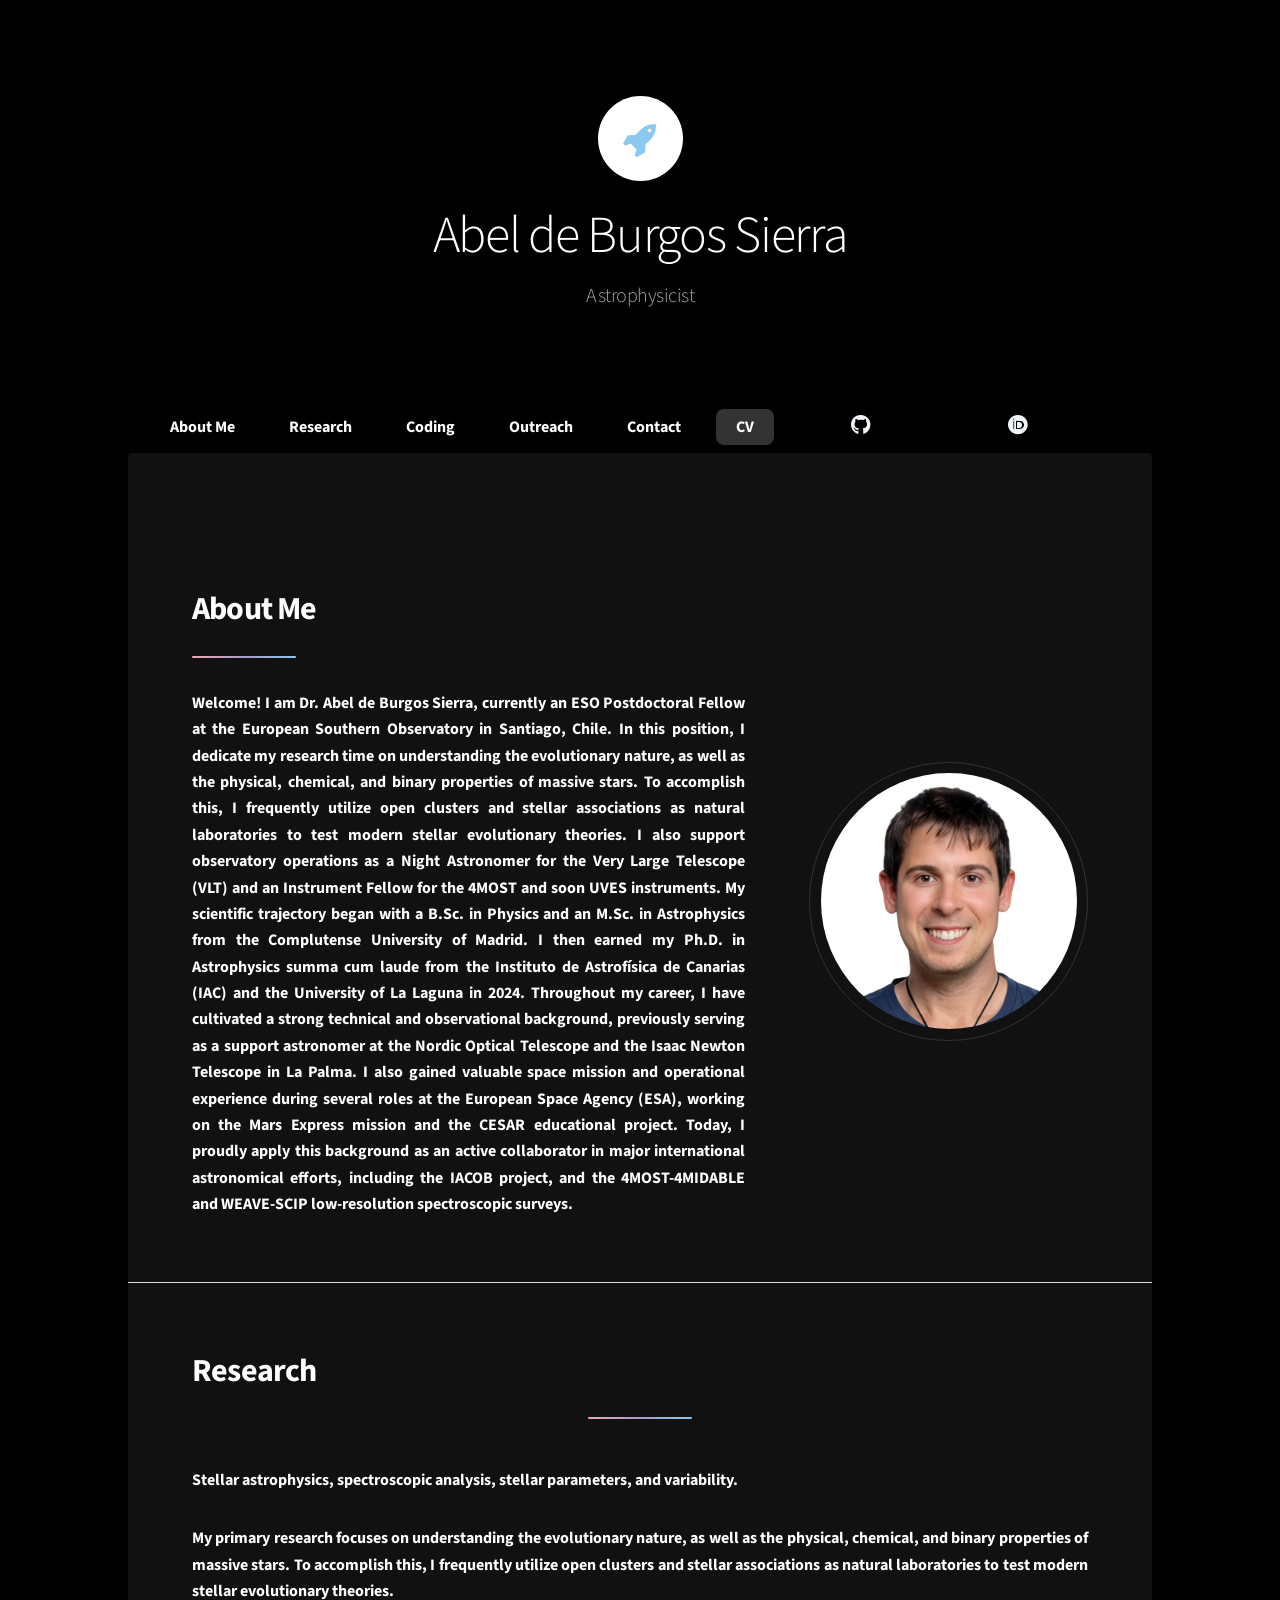
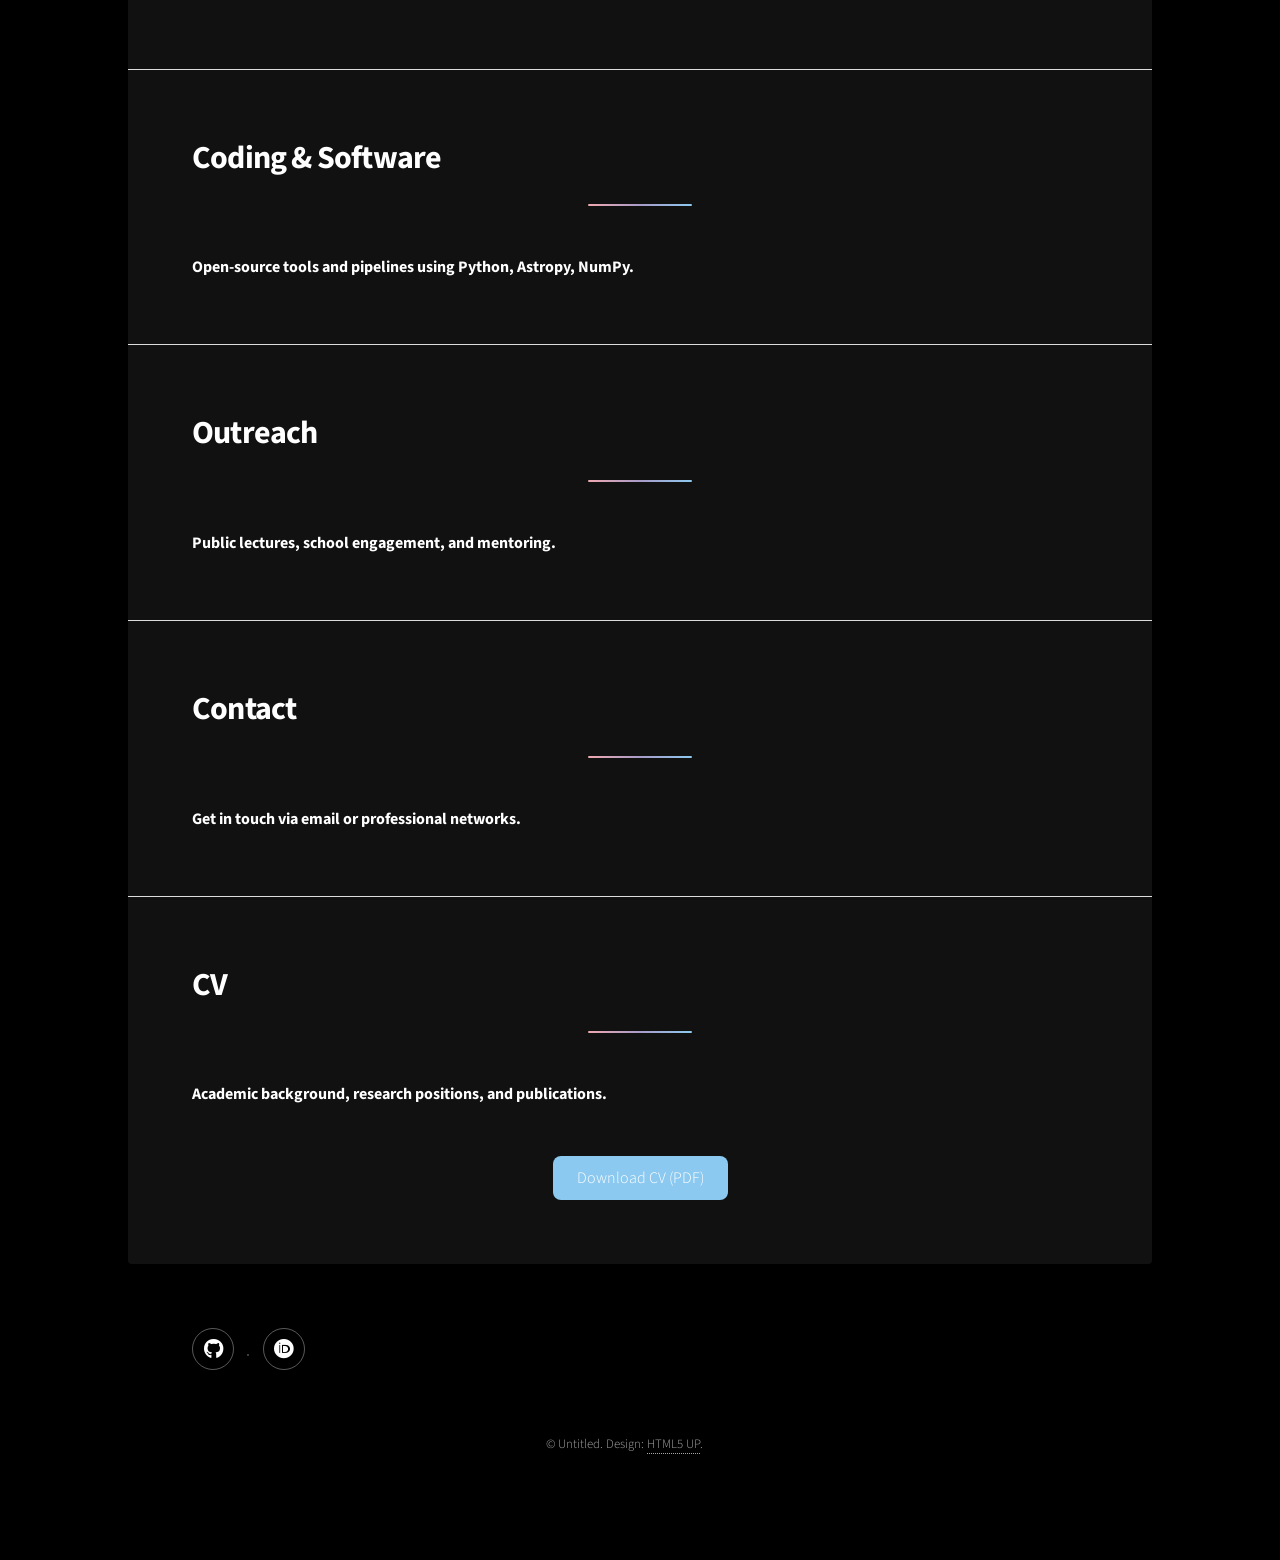
==== commit f9e0eb75: "Major changes to the website Co-authored-by: Copilot <copilot@github.com>" ====
--- a/index.html
+++ b/index.html
@@ -1,184 +1,136 @@
-<!DOCTYPE HTML>
-<!--
-	Stellar by HTML5 UP
-	html5up.net | @ajlkn
-	Free for personal and commercial use under the CCA 3.0 license (html5up.net/license)
--->
-<html>
-	<head>
-		<title>Stellar by HTML5 UP</title>
-		<meta charset="utf-8" />
-		<meta name="viewport" content="width=device-width, initial-scale=1, user-scalable=no" />
-		<link rel="stylesheet" href="assets/css/main.css" />
-		<noscript><link rel="stylesheet" href="assets/css/noscript.css" /></noscript>
-	</head>
-	<body class="is-preload">
-
-		<!-- Wrapper -->
-			<div id="wrapper">
-
-				<!-- Header -->
-					<header id="header" class="alt">
-						<span class="logo"><img src="images/logo.svg" alt="" /></span>
-						<h1>Stellar</h1>
-						<p>Just another free, fully responsive site template<br />
-						built by <a href="https://twitter.com/ajlkn">@ajlkn</a> for <a href="https://html5up.net">HTML5 UP</a>.</p>
-					</header>
-
-				<!-- Nav -->
-					<nav id="nav">
-						<ul>
-							<li><a href="#intro" class="active">Introduction</a></li>
-							<li><a href="#first">First Section</a></li>
-							<li><a href="#second">Second Section</a></li>
-							<li><a href="#cta">Get Started</a></li>
-						</ul>
-					</nav>
-
-				<!-- Main -->
-					<div id="main">
-
-						<!-- Introduction -->
-							<section id="intro" class="main">
-								<div class="spotlight">
-									<div class="content">
-										<header class="major">
-											<h2>Ipsum sed adipiscing</h2>
-										</header>
-										<p>Sed lorem ipsum dolor sit amet nullam consequat feugiat consequat magna
-										adipiscing magna etiam amet veroeros. Lorem ipsum dolor tempus sit cursus.
-										Tempus nisl et nullam lorem ipsum dolor sit amet aliquam.</p>
-										<ul class="actions">
-											<li><a href="generic.html" class="button">Learn More</a></li>
-										</ul>
-									</div>
-									<span class="image"><img src="images/pic01.jpg" alt="" /></span>
-								</div>
-							</section>
-
-						<!-- First Section -->
-							<section id="first" class="main special">
-								<header class="major">
-									<h2>Magna veroeros</h2>
-								</header>
-								<ul class="features">
-									<li>
-										<span class="icon solid major style1 fa-code"></span>
-										<h3>Ipsum consequat</h3>
-										<p>Sed lorem amet ipsum dolor et amet nullam consequat a feugiat consequat tempus veroeros sed consequat.</p>
-									</li>
-									<li>
-										<span class="icon major style3 fa-copy"></span>
-										<h3>Amed sed feugiat</h3>
-										<p>Sed lorem amet ipsum dolor et amet nullam consequat a feugiat consequat tempus veroeros sed consequat.</p>
-									</li>
-									<li>
-										<span class="icon major style5 fa-gem"></span>
-										<h3>Dolor nullam</h3>
-										<p>Sed lorem amet ipsum dolor et amet nullam consequat a feugiat consequat tempus veroeros sed consequat.</p>
-									</li>
-								</ul>
-								<footer class="major">
-									<ul class="actions special">
-										<li><a href="generic.html" class="button">Learn More</a></li>
-									</ul>
-								</footer>
-							</section>
-
-						<!-- Second Section -->
-							<section id="second" class="main special">
-								<header class="major">
-									<h2>Ipsum consequat</h2>
-									<p>Donec imperdiet consequat consequat. Suspendisse feugiat congue<br />
-									posuere. Nulla massa urna, fermentum eget quam aliquet.</p>
-								</header>
-								<ul class="statistics">
-									<li class="style1">
-										<span class="icon solid fa-code-branch"></span>
-										<strong>5,120</strong> Etiam
-									</li>
-									<li class="style2">
-										<span class="icon fa-folder-open"></span>
-										<strong>8,192</strong> Magna
-									</li>
-									<li class="style3">
-										<span class="icon solid fa-signal"></span>
-										<strong>2,048</strong> Tempus
-									</li>
-									<li class="style4">
-										<span class="icon solid fa-laptop"></span>
-										<strong>4,096</strong> Aliquam
-									</li>
-									<li class="style5">
-										<span class="icon fa-gem"></span>
-										<strong>1,024</strong> Nullam
-									</li>
-								</ul>
-								<p class="content">Nam elementum nisl et mi a commodo porttitor. Morbi sit amet nisl eu arcu faucibus hendrerit vel a risus. Nam a orci mi, elementum ac arcu sit amet, fermentum pellentesque et purus. Integer maximus varius lorem, sed convallis diam accumsan sed. Etiam porttitor placerat sapien, sed eleifend a enim pulvinar faucibus semper quis ut arcu. Ut non nisl a mollis est efficitur vestibulum. Integer eget purus nec nulla mattis et accumsan ut magna libero. Morbi auctor iaculis porttitor. Sed ut magna ac risus et hendrerit scelerisque. Praesent eleifend lacus in lectus aliquam porta. Cras eu ornare dui curabitur lacinia.</p>
-								<footer class="major">
-									<ul class="actions special">
-										<li><a href="generic.html" class="button">Learn More</a></li>
-									</ul>
-								</footer>
-							</section>
-
-						<!-- Get Started -->
-							<section id="cta" class="main special">
-								<header class="major">
-									<h2>Congue imperdiet</h2>
-									<p>Donec imperdiet consequat consequat. Suspendisse feugiat congue<br />
-									posuere. Nulla massa urna, fermentum eget quam aliquet.</p>
-								</header>
-								<footer class="major">
-									<ul class="actions special">
-										<li><a href="generic.html" class="button primary">Get Started</a></li>
-										<li><a href="generic.html" class="button">Learn More</a></li>
-									</ul>
-								</footer>
-							</section>
-
-					</div>
-
-				<!-- Footer -->
-					<footer id="footer">
-						<section>
-							<h2>Aliquam sed mauris</h2>
-							<p>Sed lorem ipsum dolor sit amet et nullam consequat feugiat consequat magna adipiscing tempus etiam dolore veroeros. eget dapibus mauris. Cras aliquet, nisl ut viverra sollicitudin, ligula erat egestas velit, vitae tincidunt odio.</p>
-							<ul class="actions">
-								<li><a href="generic.html" class="button">Learn More</a></li>
-							</ul>
-						</section>
-						<section>
-							<h2>Etiam feugiat</h2>
-							<dl class="alt">
-								<dt>Address</dt>
-								<dd>1234 Somewhere Road &bull; Nashville, TN 00000 &bull; USA</dd>
-								<dt>Phone</dt>
-								<dd>(000) 000-0000 x 0000</dd>
-								<dt>Email</dt>
-								<dd><a href="#">information@untitled.tld</a></dd>
-							</dl>
-							<ul class="icons">
-								<li><a href="#" class="icon brands fa-twitter alt"><span class="label">Twitter</span></a></li>
-								<li><a href="#" class="icon brands fa-facebook-f alt"><span class="label">Facebook</span></a></li>
-								<li><a href="#" class="icon brands fa-instagram alt"><span class="label">Instagram</span></a></li>
-								<li><a href="#" class="icon brands fa-github alt"><span class="label">GitHub</span></a></li>
-								<li><a href="#" class="icon brands fa-dribbble alt"><span class="label">Dribbble</span></a></li>
-							</ul>
-						</section>
-						<p class="copyright">&copy; Untitled. Design: <a href="https://html5up.net">HTML5 UP</a>.</p>
-					</footer>
-
-			</div>
-
-		<!-- Scripts -->
-			<script src="assets/js/jquery.min.js"></script>
-			<script src="assets/js/jquery.scrollex.min.js"></script>
-			<script src="assets/js/jquery.scrolly.min.js"></script>
-			<script src="assets/js/browser.min.js"></script>
-			<script src="assets/js/breakpoints.min.js"></script>
-			<script src="assets/js/util.js"></script>
-			<script src="assets/js/main.js"></script>
-
-	</body>
+<!DOCTYPE HTML>
+<!--
+	Stellar by HTML5 UP
+	html5up.net | @ajlkn
+	Free for personal and commercial use under the CCA 3.0 license (html5up.net/license)
+-->
+<html>
+	<head>
+		<title>Abel de Burgos Sierra</title>
+		<meta charset="utf-8" />
+		<meta name="viewport" content="width=device-width, initial-scale=1, user-scalable=no" />
+		<link rel="stylesheet" href="assets/css/main.css" />
+		<noscript><link rel="stylesheet" href="assets/css/noscript.css" /></noscript>
+	</head>
+	<body class="is-preload">
+
+		<!-- Wrapper -->
+			<div id="wrapper">
+
+				<!-- Header -->
+					<header id="header" class="alt">
+						<span class="logo"><img src="images/logo.svg" alt="" /></span>
+						<h1>Abel de Burgos Sierra</h1>
+						<p>Astrophysicist</p>
+					</header>
+
+				<!-- Nav -->
+					<nav id="nav" style="position: relative; background-color: transparent !important; padding: 0.5em 1em; text-align: left;">
+						<ul style="margin: 0; padding: 0; display: inline-block; vertical-align: middle;">
+							<li><a href="#about" class="active">About Me</a></li>
+							<li><a href="#research">Research</a></li>
+							<li><a href="#coding">Coding</a></li>
+							<li><a href="#outreach">Outreach</a></li>
+							<li><a href="#contact">Contact</a></li>
+							<li><a href="#cv">CV</a></li>
+						</ul>
+						<ul class="icons" style="position: absolute; right: 1.5em; top: 50%; transform: translateY(-50%); margin: 0; padding: 0; display: flex; gap: 0.5em;">
+							<li><a href="https://github.com/abelink23" class="icon brands fa-github alt" style="color: #f1f5f9; border-color: transparent;"><span class="label">GitHub</span></a></li>
+							<li><a href="https://ui.adsabs.harvard.edu/user/libraries/sXPf-N1zThmXHJ5dnHD8aQ" class="icon alt ads_logo_black_white_bg" style="color: #f1f5f9; border-color: transparent;"><span class="label">ADS</span></a></li>
+							<li><a href="https://orcid.org/0000-0003-4729-0722" class="icon brands fa-orcid alt" style="color: #f1f5f9; border-color: transparent;"><span class="label">ORCID</span></a></li>
+						</ul>
+					</nav>
+
+				<!-- Main -->
+					<div id="main">
+
+												<!-- About Me -->
+							<section id="about" class="main">
+								<div class="spotlight">
+									<div class="content">
+										<header class="major">
+											<h2>About Me</h2>
+										</header>
+										<p>Welcome! I am Dr. Abel de Burgos Sierra, currently an ESO Postdoctoral Fellow at the European Southern Observatory in Santiago, Chile.
+											In this position, I dedicate my research time on understanding the evolutionary nature, as well as the physical, chemical, and binary properties of massive stars. To accomplish this, I frequently utilize open clusters and stellar associations as natural laboratories to test modern stellar evolutionary theories. I also support observatory operations as a Night Astronomer for the Very Large Telescope (VLT) and an Instrument Fellow for the 4MOST and soon UVES instruments.
+											My scientific trajectory began with a B.Sc. in Physics and an M.Sc. in Astrophysics from the Complutense University of Madrid. I then earned my Ph.D. in Astrophysics summa cum laude from the Instituto de Astrofísica de Canarias (IAC) and the University of La Laguna in 2024. Throughout my career, I have cultivated a strong technical and observational background, previously serving as a support astronomer at the Nordic Optical Telescope and the Isaac Newton Telescope in La Palma. I also gained valuable space mission and operational experience during several roles at the European Space Agency (ESA), working on the Mars Express mission and the CESAR educational project.
+											Today, I proudly apply this background as an active collaborator in major international astronomical efforts, including the IACOB project, and the 4MOST-4MIDABLE and WEAVE-SCIP low-resolution spectroscopic surveys.</p>
+									</div>
+									<span class="image"><img src="images/profile.jpg" alt="Abel de Burgos Sierra" style="border-radius: 50%; object-fit: cover; aspect-ratio: 1/1;" /></span>
+								</div>
+							</section>
+
+						<!-- Research -->
+							<section id="research" class="main special">
+								<header class="major">
+									<h2>Research</h2>
+								</header>
+								<p>Stellar astrophysics, spectroscopic analysis, stellar parameters, and variability.</p>
+								<p>My primary research focuses on understanding the evolutionary nature, as well as the physical, chemical, and binary properties of massive stars. To accomplish this, I frequently utilize open clusters and stellar associations as natural laboratories to test modern stellar evolutionary theories.</p>
+							</section>
+
+						<!-- Coding -->
+							<section id="coding" class="main special">
+								<header class="major">
+									<h2>Coding &amp; Software</h2>
+								</header>
+								<p>Open-source tools and pipelines using Python, Astropy, NumPy.</p>
+							</section>
+
+						<!-- Outreach -->
+							<section id="outreach" class="main special">
+								<header class="major">
+									<h2>Outreach</h2>
+								</header>
+								<p>Public lectures, school engagement, and mentoring.</p>
+							</section>
+
+						<!-- Contact -->
+							<section id="contact" class="main special">
+								<header class="major">
+									<h2>Contact</h2>
+								</header>
+								<p>Get in touch via email or professional networks.</p>
+							</section>
+
+						<!-- CV -->
+							<section id="cv" class="main special">
+								<header class="major">
+									<h2>CV</h2>
+								</header>
+								<p>Academic background, research positions, and publications.</p>
+								<footer class="major">
+									<ul class="actions special">
+										<li><a href="CV.pdf" target="_blank" class="button primary">Download CV (PDF)</a></li>
+									</ul>
+								</footer>
+							</section>
+
+					</div>
+
+				<!-- Footer -->
+					<footer id="footer">
+						
+						<section>
+														<ul class="icons">
+								<li><a href="https://github.com/abelink23" class="icon brands fa-github alt"><span class="label">GitHub</span></a></li>
+								<li><a href="https://ui.adsabs.harvard.edu/user/libraries/sXPf-N1zThmXHJ5dnHD8aQ" class="icon alt ads_logo_black_white_bg"><span class="label">ADS</span></a></li>
+								<li><a href="https://orcid.org/0000-0003-4729-0722" class="icon brands fa-orcid alt"><span class="label">ORCID</span></a></li>
+							</ul>
+						</section>
+						<p class="copyright">&copy; Untitled. Design: <a href="https://html5up.net">HTML5 UP</a>.</p>
+					</footer>
+
+			</div>
+
+		<!-- Scripts -->
+			<script src="assets/js/jquery.min.js"></script>
+			<script src="assets/js/jquery.scrollex.min.js"></script>
+			<script src="assets/js/jquery.scrolly.min.js"></script>
+			<script src="assets/js/browser.min.js"></script>
+			<script src="assets/js/breakpoints.min.js"></script>
+			<script src="assets/js/util.js"></script>
+			<script src="assets/js/main.js"></script>
+
+	</body>
 </html>
--- a/assets/css/main.css
+++ b/assets/css/main.css
@@ -1,10 +1,10 @@
 @import url(fontawesome-all.min.css);
 @import 'https://fonts.googleapis.com/css?family=Source+Sans+Pro:300,400';
 
-/*
-	Stellar by HTML5 UP
-	html5up.net | @ajlkn
-	Free for personal and commercial use under the CCA 3.0 license (html5up.net/license)
+/*
+	Stellar by HTML5 UP
+	html5up.net | @ajlkn
+	Free for personal and commercial use under the CCA 3.0 license (html5up.net/license)
 */
 
 html, body, div, span, applet, object,
@@ -98,12 +98,13 @@
 		box-sizing: inherit;
 	}
 
-	body {
-		background-color: #935d8c;
-		background-image: url("images/overlay.png"), -moz-linear-gradient(45deg, #e37682 15%, #5f4d93 85%);
-		background-image: url("images/overlay.png"), -webkit-linear-gradient(45deg, #e37682 15%, #5f4d93 85%);
-		background-image: url("images/overlay.png"), -ms-linear-gradient(45deg, #e37682 15%, #5f4d93 85%);
-		background-image: url("images/overlay.png"), linear-gradient(45deg, #e37682 15%, #5f4d93 85%);
+		body {
+		background-color: #0f172a;
+		background-image: url("../../images/background.jpg");
+		background-attachment: fixed;
+		background-size: cover;
+		background-position: center;
+		background-repeat: no-repeat;
 	}
 
 		body.is-preload *, body.is-preload *:before, body.is-preload *:after {
@@ -120,7 +121,7 @@
 /* Type */
 
 	body {
-		background-color: #935d8c;
+		background-color: #000000;
 		color: rgba(255, 255, 255, 0.65);
 	}
 
@@ -2167,7 +2168,7 @@
 
 		select option {
 			color: #ffffff;
-			background: #935d8c;
+			background: #000000;
 		}
 
 	input[type="checkbox"] + label,
@@ -2185,7 +2186,7 @@
 	input[type="radio"]:checked + label:before {
 		background-color: #ffffff;
 		border-color: #ffffff;
-		color: #935d8c;
+		color: #000000;
 	}
 
 	input[type="checkbox"]:focus + label:before,
@@ -2633,7 +2634,7 @@
 /* Section/Article */
 
 	section.special, article.special {
-		text-align: center;
+		text-align: justify;
 	}
 
 	header.major {
@@ -2664,7 +2665,7 @@
 		}
 
 		header.major.special {
-			text-align: center;
+			text-align: justify;
 		}
 
 			header.major.special h2:after {
@@ -3215,13 +3216,14 @@
 		-webkit-transition: background-color 0.2s ease, border-top-left-radius 0.2s ease, border-top-right-radius 0.2s ease, padding 0.2s ease;
 		-ms-transition: background-color 0.2s ease, border-top-left-radius 0.2s ease, border-top-right-radius 0.2s ease, padding 0.2s ease;
 		transition: background-color 0.2s ease, border-top-left-radius 0.2s ease, border-top-right-radius 0.2s ease, padding 0.2s ease;
-		background-color: #ffffff;
-		color: #636363;
+		background-color: transparent;
+		color: #ffffff;
+		font-weight: bold;
 		position: absolute;
 		width: 64em;
 		max-width: calc(100% - 4em);
 		padding: 1em;
-		background-color: #f7f7f7;
+		background-color: #111111;
 		border-top-left-radius: 0.25em;
 		border-top-right-radius: 0.25em;
 		cursor: default;
@@ -3229,19 +3231,23 @@
 	}
 
 		#nav input, #nav select, #nav textarea {
-			color: #636363;
+			color: #ffffff;
+		font-weight: bold;
 		}
 
 		#nav a:hover {
-			color: #636363;
+			color: #ffffff;
+		font-weight: bold;
 		}
 
 		#nav strong, #nav b {
-			color: #636363;
+			color: #ffffff;
+		font-weight: bold;
 		}
 
 		#nav h1, #nav h2, #nav h3, #nav h4, #nav h5, #nav h6 {
-			color: #636363;
+			color: #ffffff;
+		font-weight: bold;
 		}
 
 		#nav blockquote {
@@ -3250,7 +3256,7 @@
 
 		#nav code {
 			background: rgba(222, 222, 222, 0.25);
-			border-color: #dddddd;
+			border-color: #333333;
 		}
 
 		#nav hr {
@@ -3293,11 +3299,11 @@
 				}
 
 					#nav ul li a:hover {
-						background-color: rgba(222, 222, 222, 0.25);
+						background-color: rgba(50, 50, 50, 0.5);
 					}
 
 					#nav ul li a.active {
-						background-color: #ffffff;
+						background-color: #333333;
 						box-shadow: none;
 					}
 
@@ -3305,7 +3311,7 @@
 			position: fixed;
 			top: 0;
 			padding: 0.5em 1em;
-			background-color: rgba(247, 247, 247, 0.95);
+			background-color: transparent;
 			border-top-left-radius: 0;
 			border-top-right-radius: 0;
 			z-index: 10000;
@@ -3334,25 +3340,35 @@
 /* Main */
 
 	#main {
-		background-color: #ffffff;
-		color: #636363;
+		background-color: #111111;
+		color: #ffffff;
+		font-weight: bold;
 		border-radius: 0.25em;
-	}
+		text-align: justify;
+	}
+
+		#main p {
+			text-align: justify;
+		}
 
 		#main input, #main select, #main textarea {
-			color: #636363;
+			color: #ffffff;
+		font-weight: bold;
 		}
 
 		#main a:hover {
-			color: #636363;
+			color: #ffffff;
+		font-weight: bold;
 		}
 
 		#main strong, #main b {
-			color: #636363;
+			color: #ffffff;
+		font-weight: bold;
 		}
 
 		#main h1, #main h2, #main h3, #main h4, #main h5, #main h6 {
-			color: #636363;
+			color: #ffffff;
+		font-weight: bold;
 		}
 
 		#main blockquote {
@@ -3361,7 +3377,7 @@
 
 		#main code {
 			background: rgba(222, 222, 222, 0.25);
-			border-color: #dddddd;
+			border-color: #333333;
 		}
 
 		#main hr {
@@ -3369,7 +3385,7 @@
 		}
 
 		#main .box {
-			border-color: #dddddd;
+			border-color: #333333;
 		}
 
 		#main input[type="submit"],
@@ -3387,7 +3403,7 @@
 			#main input[type="button"]:hover,
 			#main button:hover,
 			#main .button:hover {
-				background-color: rgba(222, 222, 222, 0.25);
+				background-color: rgba(50, 50, 50, 0.5);
 			}
 
 			#main input[type="submit"]:active,
@@ -3441,7 +3457,8 @@
 				}
 
 		#main label {
-			color: #636363;
+			color: #ffffff;
+		font-weight: bold;
 		}
 
 		#main input[type="text"],
@@ -3449,8 +3466,8 @@
 		#main input[type="email"],
 		#main select,
 		#main textarea {
-			background-color: rgba(222, 222, 222, 0.25);
-			border-color: #dddddd;
+			background-color: rgba(50, 50, 50, 0.5);
+			border-color: #333333;
 		}
 
 			#main input[type="text"]:focus,
@@ -3467,25 +3484,29 @@
 		}
 
 			#main select option {
-				color: #636363;
-				background: #ffffff;
+				color: #ffffff;
+		font-weight: bold;
+				background: #111111;
 			}
 
 		#main input[type="checkbox"] + label,
 		#main input[type="radio"] + label {
-			color: #636363;
+			color: #ffffff;
+		font-weight: bold;
 		}
 
 			#main input[type="checkbox"] + label:before,
 			#main input[type="radio"] + label:before {
 				background: rgba(222, 222, 222, 0.25);
-				border-color: #dddddd;
+				border-color: #333333;
 			}
 
 		#main input[type="checkbox"]:checked + label:before,
 		#main input[type="radio"]:checked + label:before {
-			background-color: #636363;
-			border-color: #636363;
+			background-color: #ffffff;
+		font-weight: bold;
+			border-color: #ffffff;
+		font-weight: bold;
 			color: #ffffff;
 		}
 
@@ -3516,20 +3537,21 @@
 		}
 
 		#main .icon.major {
-			border-color: #dddddd;
+			border-color: #333333;
 		}
 
 			#main .icon.major:before {
-				border-color: #dddddd;
+				border-color: #333333;
 			}
 
 		#main .icon.alt {
-			border-color: #dddddd;
-			color: #636363;
+			border-color: #333333;
+			color: #ffffff;
+		font-weight: bold;
 		}
 
 			#main .icon.alt:hover {
-				background-color: rgba(222, 222, 222, 0.25);
+				background-color: rgba(50, 50, 50, 0.5);
 			}
 
 			#main .icon.alt:active {
@@ -3541,7 +3563,8 @@
 		}
 
 		#main dl dt {
-			color: #636363;
+			color: #ffffff;
+		font-weight: bold;
 		}
 
 		#main header.major h2:after {
@@ -3553,15 +3576,16 @@
 		}
 
 		#main table tbody tr {
-			border-color: #dddddd;
+			border-color: #333333;
 		}
 
 			#main table tbody tr:nth-child(2n + 1) {
-				background-color: rgba(222, 222, 222, 0.25);
+				background-color: rgba(50, 50, 50, 0.5);
 			}
 
 		#main table th {
-			color: #636363;
+			color: #ffffff;
+		font-weight: bold;
 		}
 
 		#main table thead {
@@ -3573,11 +3597,11 @@
 		}
 
 		#main table.alt tbody tr td {
-			border-color: #dddddd;
+			border-color: #333333;
 		}
 
 		#main .spotlight .image {
-			border-color: #dddddd;
+			border-color: #333333;
 		}
 
 		#main > .main {
@@ -3782,4 +3806,4 @@
 				max-width: 100%;
 			}
 
-		}+		}\n.icon.ads-icon:before {\n\tcontent: '';\n\tbackground-image: url('../../images/ads_logo_black_white_bg.png');\n\tbackground-size: cover;\n\tbackground-position: center;\n\tbackground-repeat: no-repeat;\n\tborder-radius: 50%;\n}
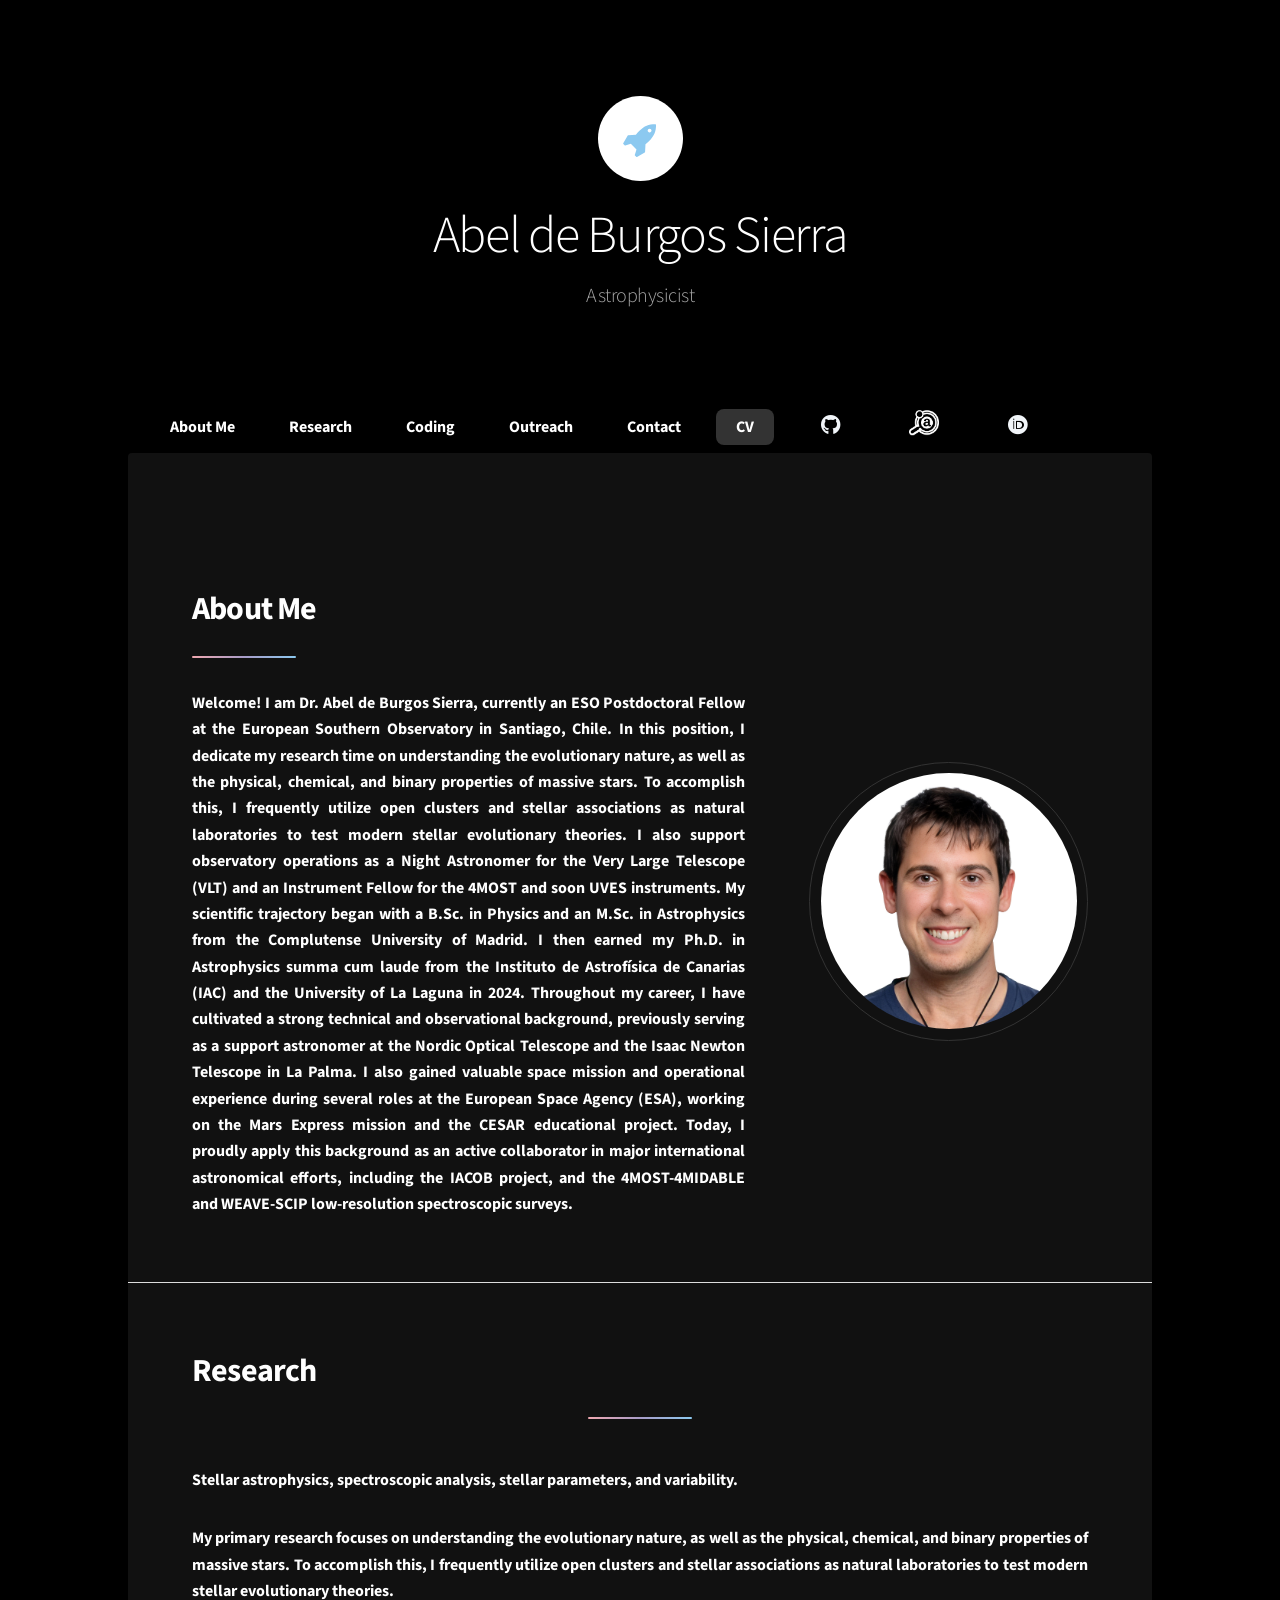
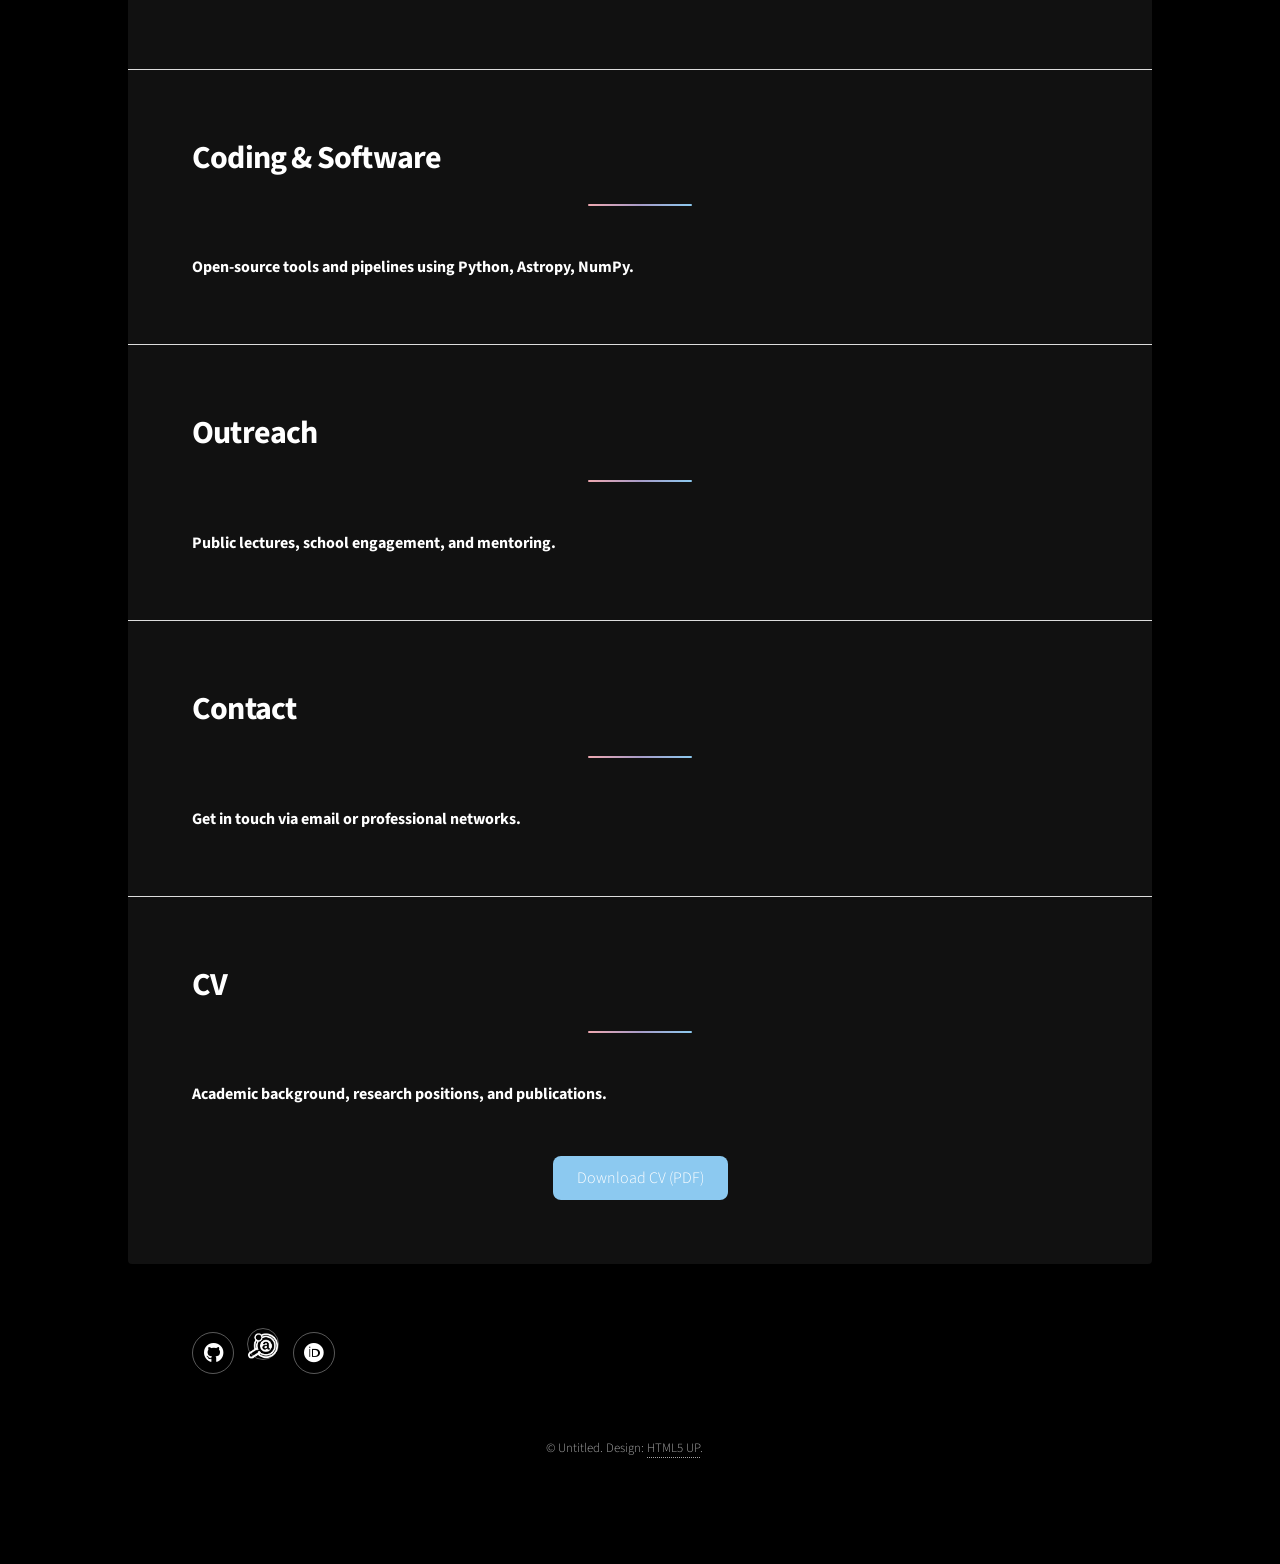
==== commit d071deab: "Add new white ads logo and update references in HTML and CSS Co-authored-by: Copilot <copilot@github" ====
--- a/index.html
+++ b/index.html
@@ -36,7 +36,7 @@
 						</ul>
 						<ul class="icons" style="position: absolute; right: 1.5em; top: 50%; transform: translateY(-50%); margin: 0; padding: 0; display: flex; gap: 0.5em;">
 							<li><a href="https://github.com/abelink23" class="icon brands fa-github alt" style="color: #f1f5f9; border-color: transparent;"><span class="label">GitHub</span></a></li>
-							<li><a href="https://ui.adsabs.harvard.edu/user/libraries/sXPf-N1zThmXHJ5dnHD8aQ" class="icon alt ads_logo_black_white_bg" style="color: #f1f5f9; border-color: transparent;"><span class="label">ADS</span></a></li>
+							<li><a href="https://ui.adsabs.harvard.edu/user/libraries/sXPf-N1zThmXHJ5dnHD8aQ" class="icon alt ads_logo_white" style="color: #f1f5f9; border-color: transparent;"><span class="label">ADS</span></a></li>
 							<li><a href="https://orcid.org/0000-0003-4729-0722" class="icon brands fa-orcid alt" style="color: #f1f5f9; border-color: transparent;"><span class="label">ORCID</span></a></li>
 						</ul>
 					</nav>
@@ -114,7 +114,7 @@
 						<section>
 														<ul class="icons">
 								<li><a href="https://github.com/abelink23" class="icon brands fa-github alt"><span class="label">GitHub</span></a></li>
-								<li><a href="https://ui.adsabs.harvard.edu/user/libraries/sXPf-N1zThmXHJ5dnHD8aQ" class="icon alt ads_logo_black_white_bg"><span class="label">ADS</span></a></li>
+								<li><a href="https://ui.adsabs.harvard.edu/user/libraries/sXPf-N1zThmXHJ5dnHD8aQ" class="icon alt ads_logo_white"><span class="label">ADS</span></a></li>
 								<li><a href="https://orcid.org/0000-0003-4729-0722" class="icon brands fa-orcid alt"><span class="label">ORCID</span></a></li>
 							</ul>
 						</section>
--- a/assets/css/main.css
+++ b/assets/css/main.css
@@ -3806,4 +3806,18 @@
 				max-width: 100%;
 			}
 
-		}\n.icon.ads-icon:before {\n\tcontent: '';\n\tbackground-image: url('../../images/ads_logo_black_white_bg.png');\n\tbackground-size: cover;\n\tbackground-position: center;\n\tbackground-repeat: no-repeat;\n\tborder-radius: 50%;\n}
+		}
+
+.icon.ads-icon:before,
+.icon.ads_logo_white:before {
+	content: '';
+	display: block;
+	width: 1.5em;
+	height: 1.5em;
+	background-image: url('../../images/ads_logo_white.png');
+	background-size: contain;
+	background-position: center;
+	background-repeat: no-repeat;
+	transform: translateY(0.12em);
+	border-radius: 0%;
+}
